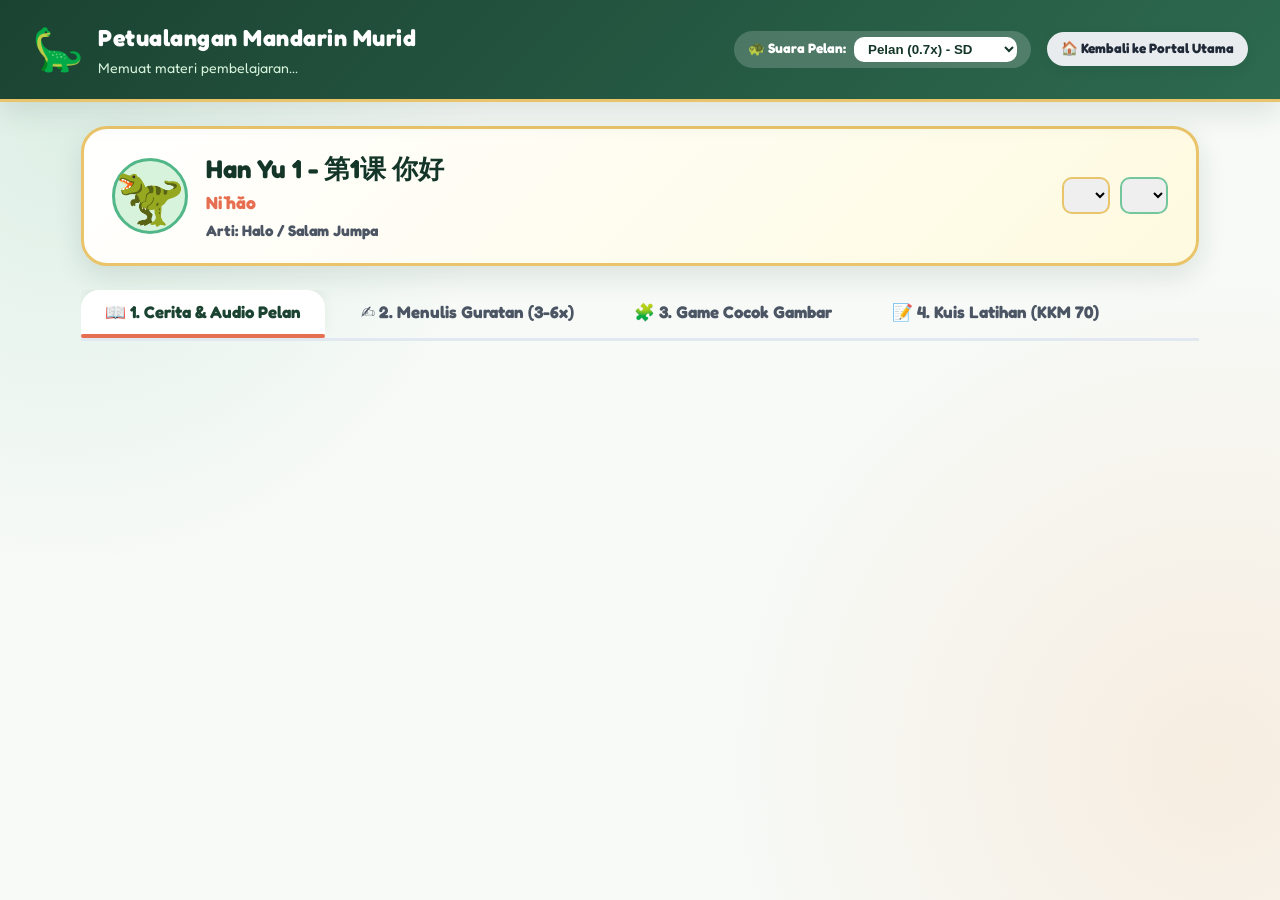
==== student.html @ 01771e81 "Add files via upload" ====
<!DOCTYPE html>
<html lang="id">
<head>
  <meta charset="UTF-8">
  <meta name="viewport" content="width=device-width, initial-scale=1.0">
  <title>Halaman Murid - Petualangan Mandarin Dinosaurus</title>
  <meta name="description" content="Halaman Belajar Mandiri Khusus Murid SD: Cerita Audio Lamban, Latihan Menulis Guratan 3-6x, Mencocokkan Gambar, dan Kuis KKM 70.">
  
  <!-- Google Fonts -->
  <link rel="preconnect" href="https://fonts.googleapis.com">
  <link rel="preconnect" href="https://fonts.gstatic.com" crossorigin>
  <link href="https://fonts.googleapis.com/css2?family=Fredoka:wght@400;600;700;800&family=Nunito:wght@400;600;700;800;900&family=Noto+Serif+SC:wght@600;700;900&display=swap" rel="stylesheet">

  <style>
    /* ==========================================================================
       THEME STYLING: PETUALANGAN MANDARIN DINOSAURUS (HALAMAN MURID SD)
       ========================================================================== */

    :root {
      --dino-forest-dark: #143628;
      --dino-forest-deep: #1b4332;
      --dino-forest-mid: #2d6a4f;
      --dino-jungle-green: #40916c;
      --dino-leaf-light: #52b788;
      --dino-mint: #74c69d;
      --dino-pale-moss: #d8f3dc;
      
      --dino-amber: #e76f51;
      --dino-terracotta: #f4a261;
      --dino-gold: #e9c46a;
      --dino-sand: #fefae0;
      
      --dino-sky: #264653;
      --dino-bg-warm: #f7faf7;
      --dino-card-bg: #ffffff;
      --dino-border: #e2e8f0;
      
      --text-main: #1f2937;
      --text-muted: #4b5563;
      --text-light: #9ca3af;
      
      --radius-sm: 10px;
      --radius-md: 18px;
      --radius-lg: 26px;
      --radius-full: 9999px;
      
      --shadow-sm: 0 4px 12px rgba(20, 54, 40, 0.08);
      --shadow-md: 0 10px 28px rgba(20, 54, 40, 0.12);
      --shadow-lg: 0 18px 40px rgba(20, 54, 40, 0.16);
      
      --font-family: 'Fredoka', 'Nunito', 'Quicksand', system-ui, sans-serif;
      --font-chinese: 'Noto Serif SC', 'KaiTi', 'STKaiti', 'Microsoft YaHei', serif;
    }

    * { box-sizing: border-box; margin: 0; padding: 0; }

    body {
      font-family: var(--font-family);
      background-color: var(--dino-bg-warm);
      color: var(--text-main);
      line-height: 1.6;
      background-image: 
        radial-gradient(circle at 5% 15%, rgba(82, 183, 136, 0.15) 0%, transparent 30%),
        radial-gradient(circle at 95% 85%, rgba(244, 162, 97, 0.15) 0%, transparent 35%);
      min-height: 100vh;
      -webkit-font-smoothing: antialiased;
    }

    .dino-navbar {
      background: linear-gradient(135deg, var(--dino-forest-deep), var(--dino-forest-mid));
      color: white;
      padding: 16px 32px;
      display: flex;
      justify-content: space-between;
      align-items: center;
      position: sticky;
      top: 0;
      z-index: 100;
      box-shadow: var(--shadow-md);
      border-bottom: 3px solid var(--dino-gold);
    }

    .dino-brand {
      display: flex;
      align-items: center;
      gap: 14px;
      text-decoration: none;
      color: white;
    }

    .brand-icon {
      font-size: 2.6rem;
      animation: bounce 2s infinite ease-in-out;
    }

    .brand-titles h1 {
      font-size: 1.45rem;
      font-weight: 800;
      letter-spacing: 0.5px;
    }

    .brand-titles p {
      font-size: 0.88rem;
      color: var(--dino-pale-moss);
    }

    .navbar-right {
      display: flex;
      align-items: center;
      gap: 16px;
    }

    .speed-control-box {
      background: rgba(255,255,255,0.18);
      padding: 6px 14px;
      border-radius: var(--radius-full);
      display: flex;
      align-items: center;
      gap: 8px;
      font-size: 0.85rem;
      font-weight: 700;
    }

    .speed-control-box select {
      background: white;
      border: none;
      padding: 4px 10px;
      border-radius: var(--radius-sm);
      font-weight: 700;
      color: var(--dino-forest-dark);
      cursor: pointer;
    }

    .dino-btn {
      display: inline-flex;
      align-items: center;
      justify-content: center;
      gap: 8px;
      font-family: var(--font-family);
      font-weight: 700;
      font-size: 0.95rem;
      padding: 10px 22px;
      border-radius: var(--radius-full);
      border: none;
      cursor: pointer;
      transition: all 0.25s ease;
      box-shadow: var(--shadow-sm);
      text-decoration: none;
    }

    .dino-btn.primary {
      background: linear-gradient(135deg, var(--dino-amber), #d9532f);
      color: white;
    }

    .dino-btn.secondary {
      background: #e9ecef;
      color: var(--text-main);
    }

    .dino-btn.small {
      padding: 6px 14px;
      font-size: 0.85rem;
    }

    .student-container {
      max-width: 1150px;
      margin: 24px auto;
      padding: 0 16px;
    }

    .student-hero-bar {
      background: linear-gradient(135deg, white, var(--dino-sand));
      border: 3px solid var(--dino-gold);
      border-radius: var(--radius-lg);
      padding: 20px 28px;
      display: flex;
      justify-content: space-between;
      align-items: center;
      margin-bottom: 24px;
      box-shadow: var(--shadow-md);
      flex-wrap: wrap;
      gap: 16px;
    }

    .student-badge-info {
      display: flex;
      align-items: center;
      gap: 18px;
    }

    .student-dino-avatar {
      font-size: 3.5rem;
      background: var(--dino-pale-moss);
      width: 76px;
      height: 76px;
      display: flex;
      align-items: center;
      justify-content: center;
      border-radius: var(--radius-full);
      border: 3px solid var(--dino-leaf-light);
      animation: bounce 2s infinite ease-in-out;
    }

    .student-titles h1 {
      font-size: 1.6rem;
      font-weight: 900;
      color: var(--dino-forest-dark);
    }

    .student-titles p {
      font-size: 1.1rem;
      color: var(--dino-amber);
      font-weight: 800;
    }

    .dino-tabs-nav {
      display: flex;
      gap: 12px;
      margin-bottom: 20px;
      border-bottom: 3px solid #e2e8f0;
      padding-bottom: 4px;
      overflow-x: auto;
    }

    .dino-tab-item {
      background: none;
      border: none;
      padding: 12px 24px;
      font-family: var(--font-family);
      font-size: 1.05rem;
      font-weight: 800;
      color: var(--text-muted);
      cursor: pointer;
      border-radius: var(--radius-md) var(--radius-md) 0 0;
      display: flex;
      align-items: center;
      gap: 8px;
      transition: all 0.2s ease;
      position: relative;
    }

    .dino-tab-item:hover {
      color: var(--dino-forest-mid);
    }

    .dino-tab-item.active {
      color: var(--dino-forest-deep);
      background: white;
      box-shadow: 0 -4px 12px rgba(0,0,0,0.05);
    }

    .dino-tab-item.active::after {
      content: '';
      position: absolute;
      bottom: -4px;
      left: 0;
      right: 0;
      height: 4px;
      background: var(--dino-amber);
      border-radius: var(--radius-full);
    }

    .activity-panel {
      display: none;
    }

    .activity-panel.active {
      display: block;
      animation: fadeIn 0.3s ease;
    }

    /* STORY TAB */
    .story-hero-card {
      background: white;
      border-radius: var(--radius-lg);
      padding: 28px;
      box-shadow: var(--shadow-md);
      border: 1px solid var(--dino-border);
    }

    .story-top-actions {
      display: flex;
      justify-content: space-between;
      align-items: center;
      padding-bottom: 20px;
      margin-bottom: 20px;
      border-bottom: 2px dashed var(--dino-pale-moss);
      flex-wrap: wrap;
      gap: 12px;
    }

    .speed-indicator-badge {
      background: #f0fdf4;
      color: #166534;
      border: 1px solid #bbf7d0;
      padding: 6px 14px;
      border-radius: var(--radius-full);
      font-size: 0.88rem;
    }

    .story-sentences-list {
      display: flex;
      flex-direction: column;
      gap: 16px;
    }

    .sentence-row-card {
      background: #fbfbfb;
      border: 2px solid #f1f5f9;
      border-radius: var(--radius-md);
      padding: 16px 20px;
      display: flex;
      align-items: center;
      gap: 18px;
      transition: all 0.25s ease;
    }

    .sentence-row-card:hover {
      background: #f8fafc;
      border-color: var(--dino-mint);
      transform: translateX(4px);
    }

    .sentence-row-card.speaking-highlight {
      background: #fef3c7;
      border-color: var(--dino-amber);
      box-shadow: 0 4px 16px rgba(231, 111, 81, 0.2);
    }

    .sentence-num-badge {
      width: 36px;
      height: 36px;
      background: var(--dino-forest-mid);
      color: white;
      border-radius: var(--radius-full);
      display: flex;
      align-items: center;
      justify-content: center;
      font-weight: 800;
      font-size: 0.95rem;
      flex-shrink: 0;
    }

    .sentence-text-group {
      flex-grow: 1;
    }

    .sentence-hanzi {
      font-family: var(--font-chinese);
      font-size: 1.4rem;
      font-weight: 700;
      color: var(--text-main);
      line-height: 1.5;
    }

    .sentence-pinyin {
      font-size: 1rem;
      color: var(--dino-amber);
      font-weight: 600;
    }

    .sentence-indonesian {
      font-size: 0.95rem;
      color: var(--text-muted);
    }

    .sentence-audio-btn {
      background: var(--dino-pale-moss);
      border: 2px solid var(--dino-mint);
      color: var(--dino-forest-deep);
      width: 44px;
      height: 44px;
      border-radius: var(--radius-full);
      display: flex;
      align-items: center;
      justify-content: center;
      font-size: 1.2rem;
      cursor: pointer;
      transition: all 0.2s ease;
    }

    .sentence-audio-btn:hover {
      background: var(--dino-leaf-light);
      color: white;
      transform: scale(1.1);
    }

    /* STROKE CANVAS */
    .stroke-practice-container {
      background: white;
      border-radius: var(--radius-lg);
      padding: 28px;
      box-shadow: var(--shadow-md);
      border: 1px solid var(--dino-border);
    }

    .vocab-selector-tabs {
      display: flex;
      gap: 10px;
      margin-bottom: 24px;
      overflow-x: auto;
      padding-bottom: 6px;
    }

    .vocab-tab-btn {
      background: #f8fafc;
      border: 2px solid var(--dino-border);
      border-radius: var(--radius-md);
      padding: 8px 16px;
      cursor: pointer;
      display: flex;
      flex-direction: column;
      align-items: center;
      transition: all 0.2s;
    }

    .vocab-tab-btn:hover {
      border-color: var(--dino-mint);
      background: #f1f5f9;
    }

    .vocab-tab-btn.active {
      background: var(--dino-pale-moss);
      border-color: var(--dino-forest-mid);
      box-shadow: 0 4px 12px rgba(45, 106, 79, 0.15);
    }

    .vocab-tab-btn .v-hanzi {
      font-family: var(--font-chinese);
      font-size: 1.4rem;
      font-weight: 800;
      color: var(--dino-forest-dark);
    }

    .vocab-tab-btn .v-pinyin {
      font-size: 0.82rem;
      color: var(--dino-amber);
      font-weight: 700;
    }

    .stroke-workspace-grid {
      display: grid;
      grid-template-columns: 1fr 360px;
      gap: 28px;
      align-items: start;
    }

    .stroke-meta-panel {
      display: flex;
      flex-direction: column;
      gap: 18px;
    }

    .vocab-character-hero {
      background: linear-gradient(135deg, #fbfbfb, var(--dino-sand));
      border: 2px solid var(--dino-gold);
      border-radius: var(--radius-md);
      padding: 18px 24px;
      display: flex;
      align-items: center;
      gap: 20px;
    }

    .hero-hanzi {
      font-family: var(--font-chinese);
      font-size: 4.5rem;
      font-weight: 900;
      color: var(--dino-forest-deep);
      line-height: 1;
      background: white;
      width: 90px;
      height: 90px;
      display: flex;
      align-items: center;
      justify-content: center;
      border-radius: var(--radius-md);
      box-shadow: var(--shadow-sm);
      border: 2px solid var(--dino-border);
    }

    .hero-details {
      display: flex;
      flex-direction: column;
      gap: 4px;
    }

    .hero-pinyin {
      font-size: 1.3rem;
      font-weight: 800;
      color: var(--dino-amber);
      display: flex;
      align-items: center;
      gap: 8px;
    }

    .hero-meaning {
      font-size: 1.05rem;
      color: var(--text-main);
    }

    .hero-strokes {
      font-size: 0.88rem;
      color: var(--text-muted);
    }

    .stroke-order-roadmap {
      background: #f8fafc;
      border: 1px solid var(--dino-border);
      border-radius: var(--radius-md);
      padding: 14px 18px;
    }

    .roadmap-title {
      font-size: 0.92rem;
      font-weight: 800;
      color: var(--dino-forest-dark);
      margin-bottom: 6px;
    }

    .roadmap-tags {
      font-size: 0.95rem;
      font-weight: 700;
      color: var(--dino-forest-mid);
    }

    .target-repeater-box {
      background: #f0fdf4;
      border: 2px dashed var(--dino-leaf-light);
      border-radius: var(--radius-md);
      padding: 16px 20px;
      display: flex;
      flex-direction: column;
      gap: 12px;
    }

    .target-label {
      display: flex;
      justify-content: space-between;
      align-items: center;
      font-weight: 800;
      color: var(--dino-forest-dark);
    }

    .target-btn-group {
      display: flex;
      gap: 6px;
    }

    .target-btn {
      background: white;
      border: 1.5px solid var(--dino-leaf-light);
      border-radius: var(--radius-sm);
      padding: 4px 12px;
      font-weight: 800;
      font-size: 0.85rem;
      cursor: pointer;
      transition: all 0.2s;
    }

    .target-btn.active {
      background: var(--dino-forest-mid);
      color: white;
      border-color: var(--dino-forest-dark);
    }

    .eggs-row {
      display: flex;
      gap: 8px;
      font-size: 1.8rem;
      margin-bottom: 4px;
    }

    .repeat-egg {
      transition: transform 0.3s;
    }

    .repeat-egg.hatched {
      animation: bounce 1.5s infinite;
    }

    .progress-text {
      font-size: 0.9rem;
      color: var(--text-muted);
    }

    .stroke-demo-indicator {
      background: #eff6ff;
      border: 1px solid #bfdbfe;
      padding: 10px 16px;
      border-radius: var(--radius-sm);
      font-size: 0.9rem;
      color: #1e40af;
    }

    .stroke-canvas-wrapper {
      background: #fffdf7;
      border: 3px solid var(--dino-amber);
      border-radius: var(--radius-lg);
      padding: 14px;
      box-shadow: var(--shadow-md);
      display: flex;
      flex-direction: column;
      align-items: center;
    }

    #stroke-canvas {
      width: 100%;
      max-width: 330px;
      height: 330px;
      background: transparent;
      cursor: crosshair;
      touch-action: none;
      border-radius: var(--radius-sm);
    }

    .canvas-toolbar {
      display: flex;
      gap: 8px;
      margin-top: 14px;
      width: 100%;
      justify-content: center;
      flex-wrap: wrap;
    }

    .canvas-btn {
      background: #f1f5f9;
      border: 1px solid var(--dino-border);
      border-radius: var(--radius-full);
      padding: 6px 14px;
      font-size: 0.85rem;
      font-weight: 700;
      cursor: pointer;
      transition: all 0.2s;
    }

    .canvas-btn:hover {
      background: #e2e8f0;
    }

    .canvas-btn.primary-action {
      background: var(--dino-forest-mid);
      color: white;
      border-color: var(--dino-forest-dark);
    }

    .canvas-btn.danger-action {
      background: #fee2e2;
      color: #991b1b;
    }

    /* MATCHING GAME */
    .matching-header {
      display: flex;
      justify-content: space-between;
      align-items: center;
      margin-bottom: 20px;
      background: white;
      padding: 14px 20px;
      border-radius: var(--radius-md);
      box-shadow: var(--shadow-sm);
    }

    .matching-stats {
      display: flex;
      gap: 16px;
    }

    .stat-badge {
      background: #f1f5f9;
      padding: 6px 14px;
      border-radius: var(--radius-full);
      font-size: 0.9rem;
    }

    .matching-board {
      display: grid;
      grid-template-columns: 1fr 1fr;
      gap: 24px;
    }

    .match-column {
      background: white;
      border-radius: var(--radius-lg);
      padding: 20px;
      box-shadow: var(--shadow-md);
    }

    .col-title {
      font-size: 1.05rem;
      font-weight: 800;
      color: var(--dino-forest-dark);
      margin-bottom: 16px;
      border-bottom: 2px solid var(--dino-pale-moss);
      padding-bottom: 8px;
    }

    .cards-list {
      display: flex;
      flex-direction: column;
      gap: 12px;
    }

    .match-card {
      background: #fbfbfb;
      border: 2px solid #e2e8f0;
      border-radius: var(--radius-md);
      padding: 14px 18px;
      display: flex;
      align-items: center;
      justify-content: space-between;
      cursor: pointer;
      transition: all 0.2s ease;
      user-select: none;
    }

    .match-card:hover {
      transform: translateY(-2px);
      border-color: var(--dino-mint);
    }

    .match-card.selected {
      background: #fffbeb;
      border-color: var(--dino-amber);
      box-shadow: 0 4px 14px rgba(231, 111, 81, 0.25);
    }

    .match-card.matched {
      background: #f0fdf4;
      border-color: var(--dino-leaf-light);
      opacity: 0.6;
      pointer-events: none;
    }

    .match-card.wrong {
      background: #fef2f2;
      border-color: #ef4444;
      animation: shake 0.4s ease;
    }

    .card-hanzi {
      font-family: var(--font-chinese);
      font-size: 1.5rem;
      font-weight: 800;
      color: var(--dino-forest-dark);
    }

    .card-pinyin {
      font-size: 1rem;
      color: var(--dino-amber);
      font-weight: 700;
    }

    .card-icon {
      font-size: 2rem;
    }

    .card-label {
      font-size: 1.05rem;
      font-weight: 700;
      color: var(--text-main);
    }

    /* QUIZ ENGINE */
    .quiz-box-card {
      background: white;
      border-radius: var(--radius-lg);
      padding: 30px;
      box-shadow: var(--shadow-md);
      border: 1px solid var(--dino-border);
    }

    .quiz-top-bar {
      display: flex;
      justify-content: space-between;
      align-items: center;
      margin-bottom: 20px;
    }

    .quiz-badge-group {
      display: flex;
      gap: 10px;
    }

    .dino-pill {
      padding: 6px 14px;
      border-radius: var(--radius-full);
      font-size: 0.85rem;
      font-weight: 800;
    }

    .type-pill {
      background: #eff6ff;
      color: #1d4ed8;
      border: 1px solid #bfdbfe;
    }

    .kkm-pill {
      background: #fef3c7;
      color: #b45309;
      border: 1px solid #fde68a;
    }

    .quiz-counter {
      font-size: 0.95rem;
      color: var(--text-muted);
    }

    .question-header {
      background: #f8fafc;
      border-left: 5px solid var(--dino-amber);
      padding: 16px 20px;
      border-radius: 0 var(--radius-md) var(--radius-md) 0;
      margin-bottom: 24px;
      display: flex;
      justify-content: space-between;
      align-items: center;
      flex-wrap: wrap;
      gap: 14px;
    }

    .question-title {
      font-size: 1.25rem;
      font-weight: 800;
      color: var(--dino-forest-dark);
      flex-grow: 1;
    }

    .dino-audio-bubble-btn {
      background: linear-gradient(135deg, var(--dino-mint), var(--dino-jungle-green));
      color: white;
      border: none;
      padding: 8px 16px;
      border-radius: var(--radius-full);
      font-weight: 800;
      cursor: pointer;
      box-shadow: var(--shadow-sm);
      transition: all 0.2s ease;
    }

    .dino-audio-bubble-btn:hover {
      transform: scale(1.05);
    }

    .quiz-options-list {
      display: flex;
      flex-direction: column;
      gap: 12px;
      margin-bottom: 24px;
    }

    .quiz-option-item {
      background: #fdfdfd;
      border: 2px solid #e2e8f0;
      border-radius: var(--radius-md);
      padding: 14px 20px;
      display: flex;
      align-items: center;
      gap: 16px;
      cursor: pointer;
      transition: all 0.2s ease;
    }

    .quiz-option-item:hover {
      border-color: var(--dino-mint);
      background: #f8fafc;
    }

    .quiz-option-item.selected {
      background: #eff6ff;
      border-color: #3b82f6;
    }

    .quiz-option-item.correct {
      background: #ecfdf5;
      border-color: #10b981;
    }

    .quiz-option-item.incorrect {
      background: #fef2f2;
      border-color: #ef4444;
    }

    .opt-indicator {
      width: 32px;
      height: 32px;
      background: #e2e8f0;
      border-radius: var(--radius-full);
      display: flex;
      align-items: center;
      justify-content: center;
      font-weight: 800;
      color: var(--text-main);
      flex-shrink: 0;
    }

    .quiz-option-item.selected .opt-indicator {
      background: #3b82f6;
      color: white;
    }

    .quiz-option-item.correct .opt-indicator {
      background: #10b981;
      color: white;
    }

    .opt-text {
      font-size: 1.05rem;
      font-weight: 700;
      flex-grow: 1;
    }

    .opt-sound-btn {
      background: none;
      border: none;
      font-size: 1.2rem;
      cursor: pointer;
      opacity: 0.6;
    }

    .opt-sound-btn:hover {
      opacity: 1;
    }

    .quiz-explanation-box {
      background: #f0fdf4;
      border: 1px solid #bbf7d0;
      padding: 14px 20px;
      border-radius: var(--radius-md);
      font-size: 0.95rem;
      margin-bottom: 24px;
    }

    .quiz-footer-nav {
      display: flex;
      justify-content: space-between;
      align-items: center;
      margin-bottom: 20px;
    }

    .trophy-action-btn {
      background: linear-gradient(135deg, #f59e0b, #d97706);
      color: white;
      font-size: 1.05rem;
      padding: 12px 28px;
    }

    .quiz-dot-nav {
      display: flex;
      justify-content: center;
      gap: 8px;
    }

    .quiz-dot {
      width: 36px;
      height: 36px;
      border-radius: var(--radius-full);
      border: 1.5px solid var(--dino-border);
      background: white;
      font-weight: 800;
      cursor: pointer;
    }

    .quiz-dot.active {
      background: var(--dino-forest-mid);
      color: white;
    }

    .quiz-dot.answered {
      border-color: var(--dino-amber);
    }

    /* MODAL */
    .win-modal {
      position: fixed;
      top: 0;
      left: 0;
      right: 0;
      bottom: 0;
      background: rgba(0,0,0,0.65);
      backdrop-filter: blur(4px);
      display: flex;
      align-items: center;
      justify-content: center;
      z-index: 1000;
      padding: 20px;
    }

    .win-modal.hidden {
      display: none !important;
    }

    .win-modal.show {
      display: flex !important;
    }

    .win-modal-box {
      background: white;
      border-radius: var(--radius-lg);
      padding: 36px 32px;
      max-width: 520px;
      width: 100%;
      text-align: center;
      box-shadow: var(--shadow-lg);
      animation: popIn 0.3s cubic-bezier(0.175, 0.885, 0.32, 1.275);
    }

    .trophy-icon {
      font-size: 4.5rem;
      animation: float 2s infinite ease-in-out;
    }

    .applause-hands {
      font-size: 4rem;
      animation: bounce 1.5s infinite;
    }

    .roar-dino-icon {
      font-size: 4.5rem;
      animation: shake 0.6s infinite;
    }

    .kkm-passed-badge {
      background: #ecfdf5;
      color: #065f46;
      border: 1px solid #a7f3d0;
      padding: 6px 16px;
      border-radius: var(--radius-full);
      font-weight: 800;
      display: inline-block;
      margin: 12px 0;
    }

    .kkm-failed-badge {
      background: #fef2f2;
      color: #991b1b;
      border: 1px solid #fecaca;
      padding: 6px 16px;
      border-radius: var(--radius-full);
      font-weight: 800;
      display: inline-block;
      margin: 12px 0;
    }

    .action-buttons {
      display: flex;
      gap: 12px;
      justify-content: center;
      margin-top: 24px;
      flex-wrap: wrap;
    }

    /* ANIMATIONS */
    @keyframes bounce {
      0%, 100% { transform: translateY(0); }
      50% { transform: translateY(-6px); }
    }

    @keyframes float {
      0%, 100% { transform: translateY(0); }
      50% { transform: translateY(-10px); }
    }

    @keyframes pulse-glow {
      0%, 100% { transform: scale(1); box-shadow: 0 0 0 0 rgba(231, 111, 81, 0.4); }
      50% { transform: scale(1.03); box-shadow: 0 0 16px 4px rgba(231, 111, 81, 0.3); }
    }

    @keyframes shake {
      0%, 100% { transform: translateX(0); }
      25% { transform: translateX(-8px); }
      75% { transform: translateX(8px); }
    }

    @keyframes fadeIn {
      from { opacity: 0; transform: translateY(8px); }
      to { opacity: 1; transform: translateY(0); }
    }

    @keyframes popIn {
      from { transform: scale(0.8); opacity: 0; }
      to { transform: scale(1); opacity: 1; }
    }

    @media (max-width: 860px) {
      .stroke-workspace-grid {
        grid-template-columns: 1fr;
      }
      .matching-board {
        grid-template-columns: 1fr;
      }
    }
  </style>
</head>
<body class="student-body">

  <!-- NAVBAR MURID -->
  <header class="dino-navbar">
    <div class="dino-brand">
      <div class="brand-icon">🦕</div>
      <div class="brand-titles">
        <h1>Petualangan Mandarin Murid</h1>
        <p id="student-book-unit-badge">Memuat materi pembelajaran...</p>
      </div>
    </div>

    <div class="navbar-right">
      <div class="speed-control-box">
        <span>🐢 Suara Pelan:</span>
        <select id="tts-speed-selector">
          <option value="0.5">Sangat Pelan (0.5x)</option>
          <option value="0.7" selected>Pelan (0.7x) - SD</option>
          <option value="0.9">Sedang (0.9x)</option>
          <option value="1.0">Normal (1.0x)</option>
        </select>
      </div>

      <a href="index.html" class="dino-btn secondary small">
        🏠 Kembali ke Portal Utama
      </a>
    </div>
  </header>

  <!-- CONTAINER UTAMA MURID -->
  <main class="student-container">

    <!-- HERO BANNER UNIT MURID -->
    <section class="student-hero-bar">
      <div class="student-badge-info">
        <div class="student-dino-avatar" id="guide-avatar">🦖</div>
        <div class="student-titles">
          <h1 id="current-unit-title">Han Yu 1 - 第1课 你好</h1>
          <p id="current-unit-pinyin">Nǐ hǎo</p>
          <span style="font-size: 0.95rem; color: #4b5563; font-weight: 700;" id="current-unit-meaning">Arti: Halo / Salam Jumpa</span>
        </div>
      </div>

      <!-- Quick Selector jika murid ingin ganti unit -->
      <div style="display: flex; gap: 10px; align-items: center; flex-wrap: wrap;">
        <select id="student-quick-book" style="padding: 8px 12px; border-radius: var(--radius-sm); border: 2px solid var(--dino-gold); font-weight: 800; cursor: pointer;">
          <!-- Diisi via student script -->
        </select>
        <select id="student-quick-unit" style="padding: 8px 12px; border-radius: var(--radius-sm); border: 2px solid var(--dino-mint); font-weight: 800; cursor: pointer;">
          <!-- Diisi via student script -->
        </select>
      </div>
    </section>

    <!-- TAB AKTIVITAS KHUSUS MURID -->
    <nav class="dino-tabs-nav">
      <button class="dino-tab-item active" data-tab="story">
        📖 1. Cerita & Audio Pelan
      </button>
      <button class="dino-tab-item" data-tab="strokes">
        ✍️ 2. Menulis Guratan (3-6x)
      </button>
      <button class="dino-tab-item" data-tab="matching">
        🧩 3. Game Cocok Gambar
      </button>
      <button class="dino-tab-item" data-tab="quiz">
        📝 4. Kuis Latihan (KKM 70)
      </button>
    </nav>

    <!-- PANEL AKTIVITAS -->
    <!-- 1. CERITA LENGKAP -->
    <section class="activity-panel active" id="tab-panel-story">
      <div id="story-content-container"></div>
    </section>

    <!-- 2. GURATAN 3-6X DENGAN AUDIO OTOMATIS -->
    <section class="activity-panel" id="tab-panel-strokes">
      <div class="stroke-practice-container">
        <div class="section-label">
          <span>✍️ Pilih Kosakata untuk Ditulis:</span>
        </div>
        <div class="vocab-selector-tabs" id="vocab-stroke-selector"></div>

        <div class="stroke-workspace-grid">
          <div class="stroke-meta-panel" id="stroke-meta-display"></div>

          <div class="stroke-canvas-wrapper">
            <div id="stroke-demo-indicator" class="stroke-demo-indicator" style="margin-bottom: 10px; text-align: center; width: 100%;">
              💡 Tulis karakter di kotak Mi Zi Ge di bawah ini:
            </div>
            <canvas id="stroke-canvas"></canvas>

            <div class="canvas-toolbar">
              <button class="canvas-btn primary-action" onclick="dinoWriter.checkPractice(false)">
                Periksa Tulisan 🦖
              </button>
              <button class="canvas-btn" onclick="dinoWriter.playDemoAnimation()">
                Contoh Guratan 🎬
              </button>
              <button class="canvas-btn" onclick="dinoWriter.undoStroke()">
                Batal ↺
              </button>
              <button class="canvas-btn danger-action" onclick="dinoWriter.clearCanvas()">
                Hapus 🧹
              </button>
              <button class="canvas-btn" onclick="dinoWriter.toggleOutline()">
                Panduan 👁️
              </button>
            </div>
          </div>
        </div>
      </div>

      <div id="stroke-celebration-modal" class="win-modal hidden"></div>
    </section>

    <!-- 3. MENCOCOKKAN GAMBAR -->
    <section class="activity-panel" id="tab-panel-matching">
      <div id="matching-container"></div>
    </section>

    <!-- 4. KUIS PILIHAN BERGANDA DENGAN AUDIO SOAL (KKM 70) -->
    <section class="activity-panel" id="tab-panel-quiz">
      <div id="quiz-container"></div>
    </section>

  </main>

  <!-- SCRIPTS -->
  <script src="js/data-curriculum.js"></script>
  <script src="js/audio-engine.js"></script>
  <script src="js/stroke-writer.js"></script>
  <script src="js/matching-game.js"></script>
  <script src="js/quiz-engine.js"></script>
  <script src="js/student-portal.js"></script>
  <script src="js/app.js"></script>

  <!-- SCRIPT INISIALISASI HALAMAN MURID BERDASARKAN URL QUERY -->
  <script>
    document.addEventListener('DOMContentLoaded', () => {
      // 1. Baca parameter URL
      const params = dinoStudentPortal.getQueryParams();
      currentBookId = params.book || 1;
      currentUnitId = params.unit || 1;
      currentActiveTab = params.tab || 'story';

      // 2. Setup Quick Selectors
      const bookSel = document.getElementById('student-quick-book');
      const unitSel = document.getElementById('student-quick-unit');

      if (bookSel && unitSel) {
        bookSel.innerHTML = HAN_YU_CURRICULUM.books.map(b => `
          <option value="${b.id}" ${b.id === currentBookId ? 'selected' : ''}>${b.title}</option>
        `).join('');

        const updateUnitOptions = (bId) => {
          const book = getBookById(bId);
          unitSel.innerHTML = book.units.map(u => `
            <option value="${u.id}" ${u.id === currentUnitId ? 'selected' : ''}>${u.title}</option>
          `).join('');
        };

        updateUnitOptions(currentBookId);

        bookSel.addEventListener('change', (e) => {
          selectBook(parseInt(e.target.value));
          updateUnitOptions(currentBookId);
        });

        unitSel.addEventListener('change', (e) => {
          selectUnit(parseInt(e.target.value));
        });
      }

      // 3. Load Data Sesuai Parameter
      loadBookAndUnit(currentBookId, currentUnitId);

      // 4. Buka Tab Sesuai Parameter
      switchTab(currentActiveTab);

      // 5. Update Badge
      const badge = document.getElementById('student-book-unit-badge');
      if (badge) {
        badge.textContent = `Buku Han Yu ${currentBookId} • Unit ${currentUnitId}`;
      }
    });
  </script>
</body>
</html>
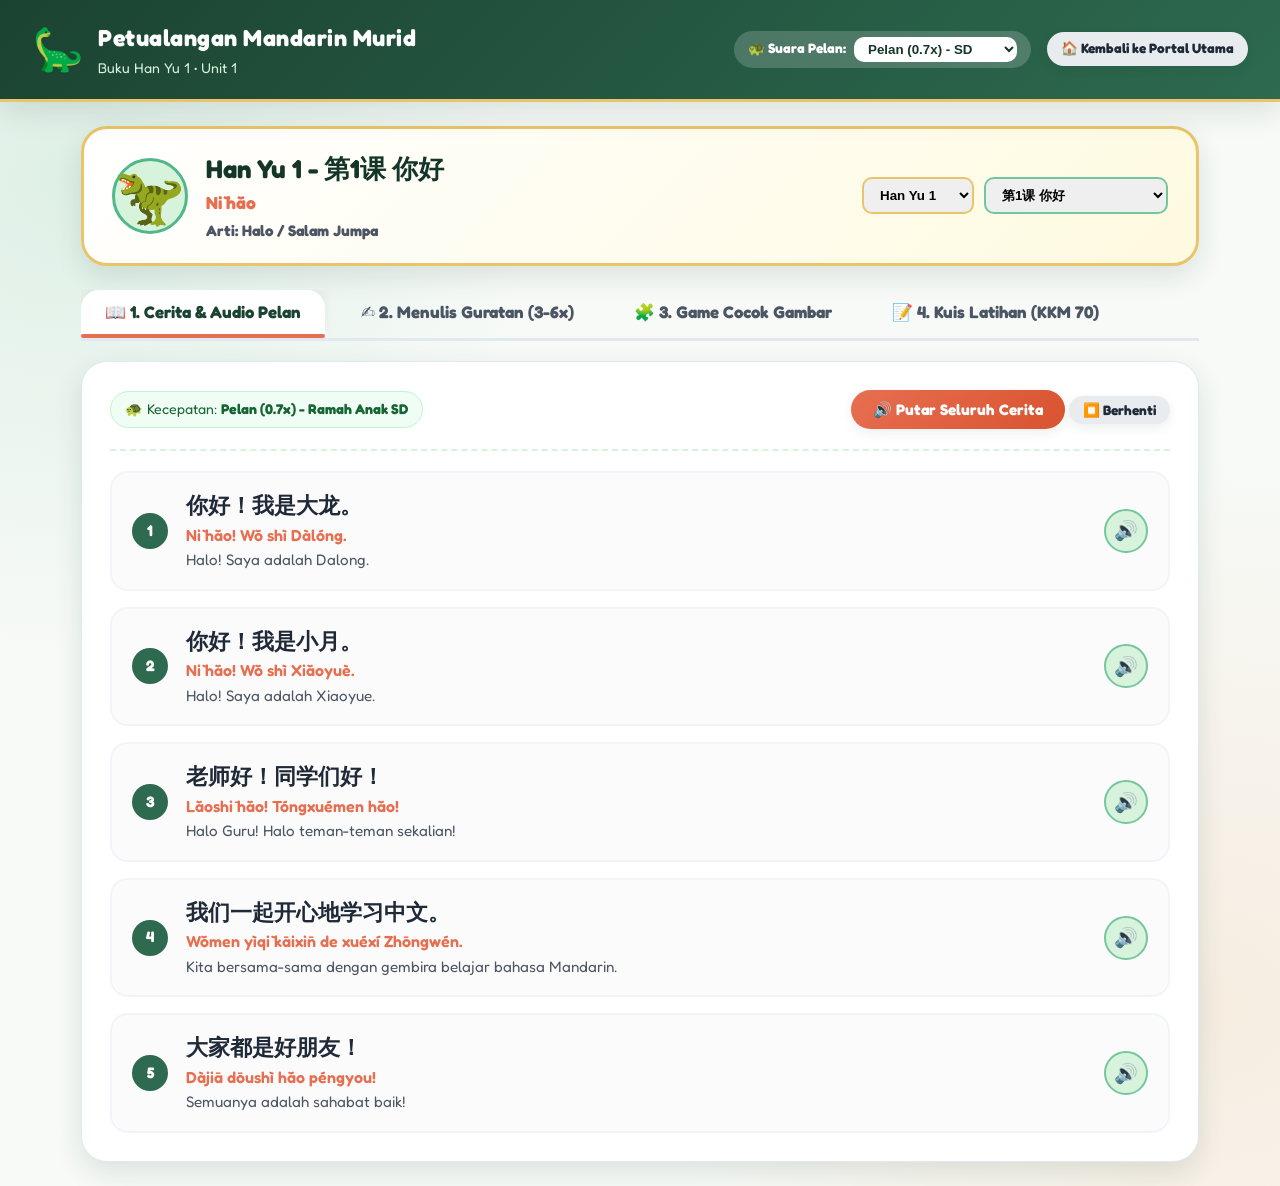
==== commit 43422b82: "Add files via upload" ====
--- a/student.html
+++ b/student.html
@@ -12,10 +12,6 @@
   <link href="https://fonts.googleapis.com/css2?family=Fredoka:wght@400;600;700;800&family=Nunito:wght@400;600;700;800;900&family=Noto+Serif+SC:wght@600;700;900&display=swap" rel="stylesheet">
 
   <style>
-    /* ==========================================================================
-       THEME STYLING: PETUALANGAN MANDARIN DINOSAURUS (HALAMAN MURID SD)
-       ========================================================================== */
-
     :root {
       --dino-forest-dark: #143628;
       --dino-forest-deep: #1b4332;
@@ -24,30 +20,24 @@
       --dino-leaf-light: #52b788;
       --dino-mint: #74c69d;
       --dino-pale-moss: #d8f3dc;
-      
       --dino-amber: #e76f51;
       --dino-terracotta: #f4a261;
       --dino-gold: #e9c46a;
       --dino-sand: #fefae0;
-      
       --dino-sky: #264653;
       --dino-bg-warm: #f7faf7;
       --dino-card-bg: #ffffff;
       --dino-border: #e2e8f0;
-      
       --text-main: #1f2937;
       --text-muted: #4b5563;
       --text-light: #9ca3af;
-      
       --radius-sm: 10px;
       --radius-md: 18px;
       --radius-lg: 26px;
       --radius-full: 9999px;
-      
       --shadow-sm: 0 4px 12px rgba(20, 54, 40, 0.08);
       --shadow-md: 0 10px 28px rgba(20, 54, 40, 0.12);
       --shadow-lg: 0 18px 40px rgba(20, 54, 40, 0.16);
-      
       --font-family: 'Fredoka', 'Nunito', 'Quicksand', system-ui, sans-serif;
       --font-chinese: 'Noto Serif SC', 'KaiTi', 'STKaiti', 'Microsoft YaHei', serif;
     }
@@ -922,15 +912,6 @@
       opacity: 1;
     }
 
-    .quiz-explanation-box {
-      background: #f0fdf4;
-      border: 1px solid #bbf7d0;
-      padding: 14px 20px;
-      border-radius: var(--radius-md);
-      font-size: 0.95rem;
-      margin-bottom: 24px;
-    }
-
     .quiz-footer-nav {
       display: flex;
       justify-content: space-between;
@@ -970,13 +951,9 @@
       border-color: var(--dino-amber);
     }
 
-    /* MODAL */
     .win-modal {
       position: fixed;
-      top: 0;
-      left: 0;
-      right: 0;
-      bottom: 0;
+      top: 0; left: 0; right: 0; bottom: 0;
       background: rgba(0,0,0,0.65);
       backdrop-filter: blur(4px);
       display: flex;
@@ -986,13 +963,8 @@
       padding: 20px;
     }
 
-    .win-modal.hidden {
-      display: none !important;
-    }
-
-    .win-modal.show {
-      display: flex !important;
-    }
+    .win-modal.hidden { display: none !important; }
+    .win-modal.show { display: flex !important; }
 
     .win-modal-box {
       background: white;
@@ -1005,102 +977,45 @@
       animation: popIn 0.3s cubic-bezier(0.175, 0.885, 0.32, 1.275);
     }
 
-    .trophy-icon {
-      font-size: 4.5rem;
-      animation: float 2s infinite ease-in-out;
-    }
-
-    .applause-hands {
-      font-size: 4rem;
-      animation: bounce 1.5s infinite;
-    }
-
-    .roar-dino-icon {
-      font-size: 4.5rem;
-      animation: shake 0.6s infinite;
-    }
+    .trophy-icon { font-size: 4.5rem; animation: float 2s infinite ease-in-out; }
+    .roar-dino-icon { font-size: 4.5rem; animation: shake 0.6s infinite; }
 
     .kkm-passed-badge {
-      background: #ecfdf5;
-      color: #065f46;
-      border: 1px solid #a7f3d0;
-      padding: 6px 16px;
-      border-radius: var(--radius-full);
-      font-weight: 800;
-      display: inline-block;
-      margin: 12px 0;
+      background: #ecfdf5; color: #065f46; border: 1px solid #a7f3d0;
+      padding: 6px 16px; border-radius: var(--radius-full); font-weight: 800;
+      display: inline-block; margin: 12px 0;
     }
 
     .kkm-failed-badge {
-      background: #fef2f2;
-      color: #991b1b;
-      border: 1px solid #fecaca;
-      padding: 6px 16px;
-      border-radius: var(--radius-full);
-      font-weight: 800;
-      display: inline-block;
-      margin: 12px 0;
+      background: #fef2f2; color: #991b1b; border: 1px solid #fecaca;
+      padding: 6px 16px; border-radius: var(--radius-full); font-weight: 800;
+      display: inline-block; margin: 12px 0;
     }
 
     .action-buttons {
-      display: flex;
-      gap: 12px;
-      justify-content: center;
-      margin-top: 24px;
-      flex-wrap: wrap;
-    }
-
-    /* ANIMATIONS */
-    @keyframes bounce {
-      0%, 100% { transform: translateY(0); }
-      50% { transform: translateY(-6px); }
-    }
-
-    @keyframes float {
-      0%, 100% { transform: translateY(0); }
-      50% { transform: translateY(-10px); }
-    }
-
-    @keyframes pulse-glow {
-      0%, 100% { transform: scale(1); box-shadow: 0 0 0 0 rgba(231, 111, 81, 0.4); }
-      50% { transform: scale(1.03); box-shadow: 0 0 16px 4px rgba(231, 111, 81, 0.3); }
-    }
-
-    @keyframes shake {
-      0%, 100% { transform: translateX(0); }
-      25% { transform: translateX(-8px); }
-      75% { transform: translateX(8px); }
-    }
-
-    @keyframes fadeIn {
-      from { opacity: 0; transform: translateY(8px); }
-      to { opacity: 1; transform: translateY(0); }
-    }
-
-    @keyframes popIn {
-      from { transform: scale(0.8); opacity: 0; }
-      to { transform: scale(1); opacity: 1; }
-    }
+      display: flex; gap: 12px; justify-content: center; margin-top: 24px; flex-wrap: wrap;
+    }
+
+    @keyframes bounce { 0%, 100% { transform: translateY(0); } 50% { transform: translateY(-6px); } }
+    @keyframes float { 0%, 100% { transform: translateY(0); } 50% { transform: translateY(-10px); } }
+    @keyframes pulse-glow { 0%, 100% { transform: scale(1); } 50% { transform: scale(1.03); } }
+    @keyframes shake { 0%, 100% { transform: translateX(0); } 25% { transform: translateX(-8px); } 75% { transform: translateX(8px); } }
+    @keyframes fadeIn { from { opacity: 0; transform: translateY(8px); } to { opacity: 1; transform: translateY(0); } }
+    @keyframes popIn { from { transform: scale(0.8); opacity: 0; } to { transform: scale(1); opacity: 1; } }
 
     @media (max-width: 860px) {
-      .stroke-workspace-grid {
-        grid-template-columns: 1fr;
-      }
-      .matching-board {
-        grid-template-columns: 1fr;
-      }
+      .stroke-workspace-grid, .matching-board { grid-template-columns: 1fr; }
     }
   </style>
 </head>
 <body class="student-body">
 
-  <!-- NAVBAR MURID -->
   <header class="dino-navbar">
     <div class="dino-brand">
       <div class="brand-icon">🦕</div>
       <div class="brand-titles">
         <h1>Petualangan Mandarin Murid</h1>
-        <p id="student-book-unit-badge">Memuat materi pembelajaran...</p>
+        <p id="student-book-unit-badge">Buku Han Yu 1 • Unit 1</p>
       </div>
     </div>
 
@@ -1121,10 +1036,7 @@
     </div>
   </header>
 
-  <!-- CONTAINER UTAMA MURID -->
   <main class="student-container">
-
-    <!-- HERO BANNER UNIT MURID -->
     <section class="student-hero-bar">
       <div class="student-badge-info">
         <div class="student-dino-avatar" id="guide-avatar">🦖</div>
@@ -1135,150 +1047,668 @@
         </div>
       </div>
 
-      <!-- Quick Selector jika murid ingin ganti unit -->
       <div style="display: flex; gap: 10px; align-items: center; flex-wrap: wrap;">
         <select id="student-quick-book" style="padding: 8px 12px; border-radius: var(--radius-sm); border: 2px solid var(--dino-gold); font-weight: 800; cursor: pointer;">
-          <!-- Diisi via student script -->
         </select>
         <select id="student-quick-unit" style="padding: 8px 12px; border-radius: var(--radius-sm); border: 2px solid var(--dino-mint); font-weight: 800; cursor: pointer;">
-          <!-- Diisi via student script -->
         </select>
       </div>
     </section>
 
-    <!-- TAB AKTIVITAS KHUSUS MURID -->
     <nav class="dino-tabs-nav">
-      <button class="dino-tab-item active" data-tab="story">
-        📖 1. Cerita & Audio Pelan
-      </button>
-      <button class="dino-tab-item" data-tab="strokes">
-        ✍️ 2. Menulis Guratan (3-6x)
-      </button>
-      <button class="dino-tab-item" data-tab="matching">
-        🧩 3. Game Cocok Gambar
-      </button>
-      <button class="dino-tab-item" data-tab="quiz">
-        📝 4. Kuis Latihan (KKM 70)
-      </button>
+      <button class="dino-tab-item active" data-tab="story">📖 1. Cerita & Audio Pelan</button>
+      <button class="dino-tab-item" data-tab="strokes">✍️ 2. Menulis Guratan (3-6x)</button>
+      <button class="dino-tab-item" data-tab="matching">🧩 3. Game Cocok Gambar</button>
+      <button class="dino-tab-item" data-tab="quiz">📝 4. Kuis Latihan (KKM 70)</button>
     </nav>
 
-    <!-- PANEL AKTIVITAS -->
-    <!-- 1. CERITA LENGKAP -->
     <section class="activity-panel active" id="tab-panel-story">
       <div id="story-content-container"></div>
     </section>
 
-    <!-- 2. GURATAN 3-6X DENGAN AUDIO OTOMATIS -->
     <section class="activity-panel" id="tab-panel-strokes">
       <div class="stroke-practice-container">
-        <div class="section-label">
-          <span>✍️ Pilih Kosakata untuk Ditulis:</span>
-        </div>
+        <div class="section-label"><span>✍️ Pilih Kosakata untuk Ditulis:</span></div>
         <div class="vocab-selector-tabs" id="vocab-stroke-selector"></div>
-
         <div class="stroke-workspace-grid">
           <div class="stroke-meta-panel" id="stroke-meta-display"></div>
-
           <div class="stroke-canvas-wrapper">
             <div id="stroke-demo-indicator" class="stroke-demo-indicator" style="margin-bottom: 10px; text-align: center; width: 100%;">
               💡 Tulis karakter di kotak Mi Zi Ge di bawah ini:
             </div>
             <canvas id="stroke-canvas"></canvas>
-
             <div class="canvas-toolbar">
-              <button class="canvas-btn primary-action" onclick="dinoWriter.checkPractice(false)">
-                Periksa Tulisan 🦖
-              </button>
-              <button class="canvas-btn" onclick="dinoWriter.playDemoAnimation()">
-                Contoh Guratan 🎬
-              </button>
-              <button class="canvas-btn" onclick="dinoWriter.undoStroke()">
-                Batal ↺
-              </button>
-              <button class="canvas-btn danger-action" onclick="dinoWriter.clearCanvas()">
-                Hapus 🧹
-              </button>
-              <button class="canvas-btn" onclick="dinoWriter.toggleOutline()">
-                Panduan 👁️
-              </button>
+              <button class="canvas-btn primary-action" onclick="dinoWriter.checkPractice(false)">Periksa Tulisan 🦖</button>
+              <button class="canvas-btn" onclick="dinoWriter.playDemoAnimation()">Contoh Guratan 🎬</button>
+              <button class="canvas-btn" onclick="dinoWriter.undoStroke()">Batal ↺</button>
+              <button class="canvas-btn danger-action" onclick="dinoWriter.clearCanvas()">Hapus 🧹</button>
+              <button class="canvas-btn" onclick="dinoWriter.toggleOutline()">Panduan 👁️</button>
             </div>
           </div>
         </div>
       </div>
-
       <div id="stroke-celebration-modal" class="win-modal hidden"></div>
     </section>
 
-    <!-- 3. MENCOCOKKAN GAMBAR -->
     <section class="activity-panel" id="tab-panel-matching">
       <div id="matching-container"></div>
     </section>
 
-    <!-- 4. KUIS PILIHAN BERGANDA DENGAN AUDIO SOAL (KKM 70) -->
     <section class="activity-panel" id="tab-panel-quiz">
       <div id="quiz-container"></div>
     </section>
-
   </main>
 
-  <!-- SCRIPTS -->
-  <script src="js/data-curriculum.js"></script>
-  <script src="js/audio-engine.js"></script>
-  <script src="js/stroke-writer.js"></script>
-  <script src="js/matching-game.js"></script>
-  <script src="js/quiz-engine.js"></script>
-  <script src="js/student-portal.js"></script>
-  <script src="js/app.js"></script>
-
-  <!-- SCRIPT INISIALISASI HALAMAN MURID BERDASARKAN URL QUERY -->
   <script>
-    document.addEventListener('DOMContentLoaded', () => {
-      // 1. Baca parameter URL
-      const params = dinoStudentPortal.getQueryParams();
-      currentBookId = params.book || 1;
-      currentUnitId = params.unit || 1;
-      currentActiveTab = params.tab || 'story';
-
-      // 2. Setup Quick Selectors
+    /* SCRIPT INLINE ZERO-DEPENDENCY STUDENT PORTAL */
+    const HAN_YU_STORIES_DATABASE = {
+      1: [
+        { unit: 1, title: "第1课 你好", pinyin: "Nǐ hǎo", meaning: "Halo / Salam Jumpa", sentences: [ { hanzi: "你好！我是大龙。", pinyin: "Nǐ hǎo! Wǒ shì Dàlóng.", indonesian: "Halo! Saya adalah Dalong." }, { hanzi: "你好！我是小月。", pinyin: "Nǐ hǎo! Wǒ shì Xiǎoyuè.", indonesian: "Halo! Saya adalah Xiaoyue." }, { hanzi: "老师好！同学们好！", pinyin: "Lǎoshī hǎo! Tóngxuémen hǎo!", indonesian: "Halo Guru! Halo teman-teman sekalian!" }, { hanzi: "我们一起开心地学习中文。", pinyin: "Wǒmen yìqǐ kāixīn de xuéxí Zhōngwén.", indonesian: "Kita bersama-sama dengan gembira belajar bahasa Mandarin." }, { hanzi: "大家都是好朋友！", pinyin: "Dàjiā dōushì hǎo péngyou!", indonesian: "Semuanya adalah sahabat baik!" } ], vocab: [ { hanzi: "你", pinyin: "nǐ", meaning: "kamu / anda", strokes: 7, strokeOrder: ["撇", "竖", "撇", "横撇", "点", "横", "竖"], radical: "亻" }, { hanzi: "好", pinyin: "hǎo", meaning: "baik / bagus", strokes: 6, strokeOrder: ["撇点", "撇", "提", "横折", "横", "横"], radical: "女" }, { hanzi: "我", pinyin: "wǒ", meaning: "saya / aku", strokes: 7, strokeOrder: ["撇", "横", "竖钩", "提", "斜钩", "撇", "点"], radical: "戈" }, { hanzi: "老师", pinyin: "lǎoshī", meaning: "guru / pengajar", strokes: 6, strokeOrder: ["横", "竖", "横", "撇", "竖", "横折折折钩"], radical: "耂" } ] },
+        { unit: 2, title: "第2课 谢谢你", pinyin: "Xièxie nǐ", meaning: "Terima Kasih", sentences: [ { hanzi: "谢谢你帮我拿书。", pinyin: "Xièxie nǐ bāng wǒ ná shū.", indonesian: "Terima kasih kamu telah membantuku membawakan buku." }, { hanzi: "不客气，这是我应该做的。", pinyin: "Bú kèqi, zhè shì wǒ yīnggāi zuò de.", indonesian: "Sama-sama, ini sudah seharusnya aku lakukan." }, { hanzi: "放学了，我们对老师说再见。", pinyin: "Fàngxué le, wǒmen duì lǎoshī shuō zàijiàn.", indonesian: "Waktu pulang sekolah tiba, kami mengucapkan selamat tinggal kepada guru." }, { hanzi: "明天学校见！", pinyin: "Míngtiān xuéxiào jiàn!", indonesian: "Sampai jumpa besok di sekolah!" }, { hanzi: "大家有礼貌真懂事。", pinyin: "Dàjiā yǒu lǐmào zhēn dǒngshì.", indonesian: "Semua murid sopan dan berbudi pekerti baik." } ], vocab: [ { hanzi: "谢", pinyin: "xiè", meaning: "terima kasih", strokes: 12, strokeOrder: ["点", "横折提", "撇", "竖", "横折", "横", "横", "横", "竖", "横", "撇", "点"], radical: "讠" }, { hanzi: "不", pinyin: "bù", meaning: "tidak / bukan", strokes: 4, strokeOrder: ["横", "撇", "竖", "点"], radical: "一" }, { hanzi: "客气", pinyin: "kèqi", meaning: "sungkan / ramah", strokes: 9, strokeOrder: ["点", "点", "横钩", "撇", "横撇", "横", "竖", "撇", "捺"], radical: "宀" }, { hanzi: "再见", pinyin: "zàijiàn", meaning: "sampai jumpa", strokes: 6, strokeOrder: ["横", "竖", "横折钩", "竖", "横", "横"], radical: "冂" } ] },
+        { unit: 3, title: "第3课 你叫什么名字", pinyin: "Nǐ jiào shénme míngzi", meaning: "Siapa Namamu", sentences: [ { hanzi: "请问你叫什么名字？", pinyin: "Qǐngwèn nǐ jiào shénme míngzi?", indonesian: "Bolehkah saya bertanya siapa namamu?" }, { hanzi: "我叫明明，今年上一年级。", pinyin: "Wǒ jiào Míngming, jīnnián shàng yī niánjí.", indonesian: "Nama saya Mingming, tahun ini masuk kelas satu." }, { hanzi: "他叫大生，是我的同桌。", pinyin: "Tā jiào Dàshēng, shì wǒ de tóngzhuō.", indonesian: "Dia bernama Dasheng, dia adalah teman sebangkuku." }, { hanzi: "很高兴认识你们大家。", pinyin: "Hěn gāoxìng rènshi nǐmen dàjiā.", indonesian: "Sangat senang dapat berkenalan dengan kalian semua." }, { hanzi: "我们手拉手一起做游戏。", pinyin: "Wǒmen shǒulāshǒu yìqǐ zuò yóuxì.", indonesian: "Kami bergandengan tangan bersama-sama bermain game." } ], vocab: [ { hanzi: "叫", pinyin: "jiào", meaning: "dipanggil / bernama", strokes: 5, strokeOrder: ["竖", "横折", "横", "竖折撇", "竖"], radical: "口" }, { hanzi: "什么", pinyin: "shénme", meaning: "apa", strokes: 4, strokeOrder: ["撇", "竖", "横", "竖"], radical: "亻" }, { hanzi: "名字", pinyin: "míngzi", meaning: "nama lengkap", strokes: 6, strokeOrder: ["撇", "横撇", "点", "竖", "横折", "横"], radical: "夕" }, { hanzi: "高兴", pinyin: "gāoxìng", meaning: "senang / gembira", strokes: 10, strokeOrder: ["点", "横", "竖", "横折", "横", "点", "撇", "横", "竖钩", "点"], radical: "高" } ] },
+        { unit: 4, title: "第4课 你几岁", pinyin: "Nǐ jǐ suì", meaning: "Berapa Usiamu", sentences: [ { hanzi: "小弟弟，你今年几岁了？", pinyin: "Xiǎo dìdi, nǐ jīnnián jǐ suì le?", indonesian: "Adik kecil, berapakah usiamu tahun ini?" }, { hanzi: "我今年七岁了。", pinyin: "Wǒ jīnnián qī suì le.", indonesian: "Saya tahun ini berusia tujuh tahun." }, { hanzi: "哥哥今年十岁，个子长得高。", pinyin: "Gēge jīnnián shí suì, gèzi zhǎng de gāo.", indonesian: "Kakak laki-laki berusia sepuluh tahun, badannya tinggi." }, { hanzi: "妹妹三岁，喜欢吃苹果。", pinyin: "Mèimei sān suì, xǐhuan chī píngguǒ.", indonesian: "Adik perempuan berusia tiga tahun, suka makan buah apel." }, { hanzi: "我们天天健康成长。", pinyin: "Wǒmen tiāntiān jiànkāng chéngzhǎng.", indonesian: "Kami setiap hari bertumbuh kembang dengan sehat." } ], vocab: [ { hanzi: "几", pinyin: "jǐ", meaning: "berapa", strokes: 2, strokeOrder: ["撇", "横折弯钩"], radical: "几" }, { hanzi: "岁", pinyin: "suì", meaning: "tahun (usia)", strokes: 6, strokeOrder: ["竖", "竖折", "竖", "撇", "横折钩", "横"], radical: "山" }, { hanzi: "七", pinyin: "qī", meaning: "tujuh", strokes: 2, strokeOrder: ["横", "竖弯钩"], radical: "一" }, { hanzi: "十", pinyin: "shí", meaning: "sepuluh", strokes: 2, strokeOrder: ["横", "竖"], radical: "十" } ] },
+        { unit: 5, title: "第5课 这是我的书", pinyin: "Zhè shì wǒ de shū", meaning: "Ini Buku Saya", sentences: [ { hanzi: "这是我的中文课本。", pinyin: "Zhè shì wǒ de Zhōngwén kèběn.", indonesian: "Ini adalah buku pelajaran bahasa Mandarin saya." }, { hanzi: "那是老师的书包。", pinyin: "Nà shì lǎoshī de shūbāo.", indonesian: "Itu adalah tas sekolah milik guru." }, { hanzi: "课本里面有漂亮的图画。", pinyin: "Kèběn lǐmiàn yǒu piàoliang de túhuà.", indonesian: "Di dalam buku pelajaran terdapat gambar-gambar yang indah." }, { hanzi: "我每天认真阅读中文书。", pinyin: "Wǒ měitiān rènzhēn yuèdú Zhōngwén shū.", indonesian: "Saya setiap hari membaca buku Mandarin dengan tekun." }, { hanzi: "读书让我学到了许多知识。", pinyin: "Dúshū ràng wǒ xuédào le xǔduō zhīshi.", indonesian: "Membaca buku membuatku mempelajari banyak ilmu pengetahuan." } ], vocab: [ { hanzi: "这", pinyin: "zhè", meaning: "ini", strokes: 7, strokeOrder: ["点", "横", "撇", "点", "点", "横折折撇", "捺"], radical: "辶" }, { hanzi: "是", pinyin: "shì", meaning: "adalah", strokes: 9, strokeOrder: ["竖", "横折", "横", "横", "横", "竖", "横", "撇", "捺"], radical: "日" }, { hanzi: "那", pinyin: "nà", meaning: "itu", strokes: 6, strokeOrder: ["横折钩", "横", "横", "撇", "横折折折钩", "竖"], radical: "阝" }, { hanzi: "书", pinyin: "shū", meaning: "buku", strokes: 4, strokeOrder: ["横折", "横折钩", "竖", "点"], radical: "乙" } ] },
+        { unit: 6, title: "第6课 这是谁的铅笔", pinyin: "Zhè shì shéi de qiānbǐ", meaning: "Ini Pensil Siapa", sentences: [ { hanzi: "这是谁的铅笔？", pinyin: "Zhè shì shéi de qiānbǐ?", indonesian: "Ini pensil milik siapa?" }, { hanzi: "这是小华的铅笔。", pinyin: "Zhè shì Xiǎohuá de qiānbǐ.", indonesian: "Ini adalah pensil milik Xiaohua." }, { hanzi: "桌子上还有一块橡皮和一把尺子。", pinyin: "Zhuōzi shàng hái yǒu yí kuài xiàngpí hé yì bǎ chǐzi.", indonesian: "Di atas meja masih ada sebuah penghapus dan sebuah penggaris." }, { hanzi: "用完文具要放进笔盒里。", pinyin: "Yòng wán wénjù yào fàng jìn bǐhé lǐ.", indonesian: "Setelah memakai alat tulis harus dimasukkan ke dalam kotak pensil." }, { hanzi: "好习惯从小养成。", pinyin: "Hǎo xíguàn cóng xiǎo yǎngchéng.", indonesian: "Kebiasaan yang baik dibina sejak usia dini." } ], vocab: [ { hanzi: "谁", pinyin: "shéi", meaning: "siapa", strokes: 10, strokeOrder: ["点", "横折提", "撇", "竖", "点", "横", "横", "横", "竖", "横"], radical: "讠" }, { hanzi: "铅笔", pinyin: "qiānbǐ", meaning: "pensil", strokes: 10, strokeOrder: ["撇", "横", "横", "横", "竖提", "撇", "横撇", "横", "竖", "横"], radical: "钅" }, { hanzi: "尺子", pinyin: "chǐzi", meaning: "penggaris", strokes: 4, strokeOrder: ["横折", "横", "撇", "点"], radical: "尸" }, { hanzi: "橡皮", pinyin: "xiàngpí", meaning: "penghapus karet", strokes: 15, strokeOrder: ["横", "竖", "撇", "点", "撇", "竖", "横折", "横", "横", "横", "撇", "竖提", "撇", "捺"], radical: "木" } ] },
+        { unit: 7, title: "第7课 我爱我的家", pinyin: "Wǒ ài wǒ de jiā", meaning: "Aku Sayang Keluargaku", sentences: [ { hanzi: "我家有五口人。", pinyin: "Wǒ jiā yǒu wǔ kǒu rén.", indonesian: "Keluargaku memiliki lima orang anggota keluarga." }, { hanzi: "有爸爸、妈妈、哥哥、妹妹和我。", pinyin: "Yǒu bàba, māma, gēge, mèimei hé wǒ.", indonesian: "Ada ayah, ibu, kakak laki-laki, adik perempuan, dan saya." }, { hanzi: "爸爸妈妈每天关心疼爱我们。", pinyin: "Bàba māma měitiān guānxīn téng'ài wǒmen.", indonesian: "Ayah dan ibu setiap hari menyayangi dan merawat kami." }, { hanzi: "我们是一个幸福快乐的家庭。", pinyin: "Wǒmen shì yí gè xìngfú kuàilè de jiātíng.", indonesian: "Kami adalah sebuah keluarga yang bahagia dan harmonis." }, { hanzi: "我深深地爱着我的家！", pinyin: "Wǒ shēnshēn de ài zhe wǒ de jiā!", indonesian: "Saya sangat menyayangi keluarga rumahku!" } ], vocab: [ { hanzi: "家", pinyin: "jiā", meaning: "rumah / keluarga", strokes: 10, strokeOrder: ["点", "点", "横钩", "横", "撇", "竖提", "撇", "撇", "撇", "捺"], radical: "宀" }, { hanzi: "爱", pinyin: "ài", meaning: "mencintai / sayang", strokes: 10, strokeOrder: ["撇", "点", "点", "撇", "点", "横撇", "横", "撇", "横撇", "捺"], radical: "爫" }, { hanzi: "爸爸", pinyin: "bàba", meaning: "ayah / papa", strokes: 8, strokeOrder: ["撇", "点", "撇", "捺", "横折", "竖", "横", "竖弯钩"], radical: "父" }, { hanzi: "妈妈", pinyin: "māma", meaning: "ibu / mama", strokes: 6, strokeOrder: ["撇点", "撇", "提", "横折", "竖折折钩", "横"], radical: "女" } ] },
+        { unit: 8, title: "第8课 我有一只小狗", pinyin: "Wǒ yǒu yì zhī xiǎogǒu", meaning: "Aku Punya Seekor Anjing Kecil", sentences: [ { hanzi: "我家里养了一只可爱的小白狗。", pinyin: "Wǒ jiālǐ yǎng le yì zhī kě'ài de xiǎo bái gǒu.", indonesian: "Di rumahku memelihara seekor anjing putih kecil yang lucu." }, { hanzi: "它的眼睛大大的，耳朵尖尖的。", pinyin: "Tā de yǎnjīng dàdà de, ěrduo jiānjiān de.", indonesian: "Matanya besar dan telinganya tegak runcing." }, { hanzi: "小狗摇着尾巴向我跑过来。", pinyin: "Xiǎogǒu yáo zhe wěiba xiàng wǒ pǎo guòlái.", indonesian: "Anjing kecil mengibaskan ekornya berlari ke arahku." }, { hanzi: "放学回家，它总是第一个欢迎我。", pinyin: "Fàngxué huíjiā, tā zǒngshì dì-yī gè huānyíng wǒ.", indonesian: "Saat pulang sekolah, ia selalu yang pertama menyambutku." }, { hanzi: "它是我们家最忠实的好朋友。", pinyin: "Tā shì wǒmen jiā zuì zhōngshí de hǎo péngyou.", indonesian: "Ia adalah sahabat paling setia di keluarga kami." } ], vocab: [ { hanzi: "有", pinyin: "yǒu", meaning: "mempunyai / ada", strokes: 6, strokeOrder: ["横", "撇", "竖", "横折钩", "横", "横"], radical: "月" }, { hanzi: "只", pinyin: "zhī", meaning: "ekor (kata bantu hewan)", strokes: 5, strokeOrder: ["竖", "横折", "横", "撇", "点"], radical: "口" }, { hanzi: "狗", pinyin: "gǒu", meaning: "anjing", strokes: 8, strokeOrder: ["撇", "弯钩", "撇", "撇", "横折钩", "竖", "横折", "横"], radical: "犭" }, { hanzi: "小", pinyin: "xiǎo", meaning: "kecil", strokes: 3, strokeOrder: ["竖钩", "撇", "点"], radical: "小" } ] },
+        { unit: 9, title: "第9课 今天星期几", pinyin: "Jīntiān xīngqījǐ", meaning: "Hari Ini Hari Apa", sentences: [ { hanzi: "请问今天星期几？", pinyin: "Qǐngwèn jīntiān xīngqījǐ?", indonesian: "Bolehkah bertanya hari ini hari apa?" }, { hanzi: "今天是星期一，新的一周开始了。", pinyin: "Jīntiān shì xīngqīyī, xīn de yì zhōu kāishǐ le.", indonesian: "Hari ini adalah hari Senin, minggu yang baru telah dimulai." }, { hanzi: "明天是星期二，后天是星期三。", pinyin: "Míngtiān shì xīngqī'èr, hòutiān shì xīngqīsān.", indonesian: "Besok adalah hari Selasa, lusa adalah hari Rabu." }, { hanzi: "星期六和星期天是快乐的周末。", pinyin: "Xīngqīliù hé xīngqītiān shì kuàilè de zhōumò.", indonesian: "Hari Sabtu dan Minggu adalah akhir pekan yang menyenangkan." }, { hanzi: "一星期有七天，天天要珍惜时间。", pinyin: "Yì xīngqī yǒu qī tiān, tiāntiān yào zhēnxī shíjiān.", indonesian: "Satu minggu ada tujuh hari, setiap hari kita harus menghargai waktu." } ], vocab: [ { hanzi: "今天", pinyin: "jīntiān", meaning: "hari ini", strokes: 4, strokeOrder: ["撇", "捺", "点", "横撇"], radical: "人" }, { hanzi: "星期", pinyin: "xīngqī", meaning: "minggu / pekan", strokes: 9, strokeOrder: ["竖", "横折", "横", "横", "撇", "横", "横", "竖", "横"], radical: "日" }, { hanzi: "明天", pinyin: "míngtiān", meaning: "besok", strokes: 8, strokeOrder: ["竖", "横折", "横", "横", "撇", "横折钩", "横", "横"], radical: "日" }, { hanzi: "天", pinyin: "tiān", meaning: "langit / hari", strokes: 4, strokeOrder: ["横", "横", "撇", "捺"], radical: "大" } ] },
+        { unit: 10, title: "第10课 现在几点", pinyin: "Xiànzài jǐ diǎn", meaning: "Sekarang Jam Berapa", sentences: [ { hanzi: "请问现在几点钟了？", pinyin: "Qǐngwèn xiànzài jǐ diǎn zhōng le?", indonesian: "Permisi, sekarang jam berapa?" }, { hanzi: "现在是早上八点整。", pinyin: "Xiànzài shì zǎoshang bā diǎn zhěng.", indonesian: "Sekarang adalah jam delapan pagi tepat." }, { hanzi: "八点三十分我们要开始上中文课。", pinyin: "Bā diǎn sānshí fēn wǒmen yào kāishǐ shàng Zhōngwén kè.", indonesian: "Pukul delapan lewat tiga puluh kami mulai pelajaran Mandarin." }, { hanzi: "中午十二点我们去餐厅吃午饭。", pinyin: "Zhōngwǔ shí'èr diǎn wǒmen qù cāntīng chī wǔfàn.", indonesian: "Pukul dua belas siang kami pergi ke kantin makan siang." }, { hanzi: "遵守时间是一个好习惯。", pinyin: "Zūnshǒu shíjiān shì yí gè hǎo xíguàn.", indonesian: "Tepat waktu adalah kebiasaan yang sangat terpuji." } ], vocab: [ { hanzi: "现在", pinyin: "xiànzài", meaning: "sekarang", strokes: 8, strokeOrder: ["横", "横", "竖", "提", "竖", "横折", "撇", "竖弯钩"], radical: "王" }, { hanzi: "点", pinyin: "diǎn", meaning: "titik / jam (waktu)", strokes: 9, strokeOrder: ["竖", "横折", "横", "竖", "横", "点", "点", "点", "点"], radical: "灬" }, { hanzi: "分", pinyin: "fēn", meaning: "menit / membagi", strokes: 4, strokeOrder: ["撇", "捺", "横折钩", "撇"], radical: "刀" }, { hanzi: "早上", pinyin: "zǎoshang", meaning: "pagi hari", strokes: 6, strokeOrder: ["竖", "横折", "横", "横", "横", "竖"], radical: "日" } ] },
+        { unit: 11, title: "第11课 我喜欢红色", pinyin: "Wǒ xǐhuan hóngsè", meaning: "Aku Suka Warna Merah", sentences: [ { hanzi: "大自然有许多美丽的颜色。", pinyin: "Dàzìrán yǒu xǔduō měilì de yánsè.", indonesian: "Alam semesta memiliki banyak warna yang indah." }, { hanzi: "太阳是火红色的，草地是翠绿色的。", pinyin: "Tàiyáng shì huǒhóng sè de, cǎodì shì cuìlǜ sè de.", indonesian: "Matahari berwarna merah membara, padang rumput berwarna hijau asri." }, { hanzi: "我最喜欢热情奔放的红色。", pinyin: "Wǒ zuì xǐhuan rèqíng bēnfàng de hóngsè.", indonesian: "Saya paling menyukai warna merah yang penuh semangat." }, { hanzi: "妹妹喜欢像蓝天一样的天蓝色。", pinyin: "Mèimei xǐhuan xiàng lántiān yíyàng de tiānlán sè.", indonesian: "Adik perempuan menyukai warna biru langit cerah." }, { hanzi: "世界因为五彩斑斓而更美丽！", pinyin: "Shìjiè yīnwèi wǔcǎi bānlán ér gèng měilì!", indonesian: "Dunia menjadi semakin indah karena beraneka warna!" } ], vocab: [ { hanzi: "喜欢", pinyin: "xǐhuan", meaning: "menyukai / gemar", strokes: 12, strokeOrder: ["横", "竖", "横", "竖", "横折", "横", "点", "撇", "横", "竖", "横折", "横"], radical: "口" }, { hanzi: "红", pinyin: "hóng", meaning: "merah", strokes: 6, strokeOrder: ["撇折", "撇折", "提", "横", "竖", "横"], radical: "纟" }, { hanzi: "绿", pinyin: "lǜ", meaning: "hijau", strokes: 11, strokeOrder: ["撇折", "撇折", "提", "横折", "横", "横", "竖钩", "点", "提", "撇", "捺"], radical: "纟" }, { hanzi: "蓝", pinyin: "lán", meaning: "biru", strokes: 13, strokeOrder: ["横", "竖", "竖", "竖", "横折", "横", "横", "竖", "横折", "竖", "竖", "横", "横"], radical: "艹" } ] },
+        { unit: 12, title: "第12课 我想吃米饭", pinyin: "Wǒ xiǎng chī mǐfàn", meaning: "Aku Ingin Makan Nasi", sentences: [ { hanzi: "中午放学了，我的肚子有点饿。", pinyin: "Zhōngwǔ fàngxué le, wǒ de dùzi yǒudiǎn è.", indonesian: "Siang hari pulang sekolah, perutku terasa lapar." }, { hanzi: "我想吃香喷喷的白米饭和炒青菜。", pinyin: "Wǒ xiǎng chī xiāngpēnpēn de bái mǐfàn hé chǎo qīngcài.", indonesian: "Saya ingin makan nasi putih harum dan tumis sayur segar." }, { hanzi: "爸爸喜欢吃热腾腾的牛肉面条。", pinyin: "Bàba xǐhuan chī rèténgténg de niúròu miàntiáo.", indonesian: "Ayah suka makan mi sapi kuah yang hangat." }, { hanzi: "妈妈做了美味可口的蒸包子。", pinyin: "Māma zuò le měiwèi kěkǒu de zhēng bāozi.", indonesian: "Ibu membuat bakpao kukus yang lezat dan gurih." }, { hanzi: "大家多吃健康食品，身体壮壮的！", pinyin: "Dàjiā duō chī jiànkāng shípǐn, shēntǐ zhuàngzhuàng de!", indonesian: "Semua banyak makan makanan sehat, badan menjadi kuat!" } ], vocab: [ { hanzi: "想", pinyin: "xiǎng", meaning: "ingin / berpikir", strokes: 13, strokeOrder: ["横", "竖", "撇", "点", "竖", "横折", "横", "点", "斜钩", "点", "点"], radical: "心" }, { hanzi: "吃", pinyin: "chī", meaning: "makan", strokes: 6, strokeOrder: ["竖", "横折", "横", "撇", "横折弯钩", "横"], radical: "口" }, { hanzi: "米饭", pinyin: "mǐfàn", meaning: "nasi putih", strokes: 6, strokeOrder: ["点", "撇", "横", "竖", "撇", "捺"], radical: "米" }, { hanzi: "面条", pinyin: "miàntiáo", meaning: "mi / mie", strokes: 9, strokeOrder: ["横", "撇", "竖", "横折", "竖", "竖", "横", "横", "横"], radical: "面" } ] },
+        { unit: 13, title: "第13课 这里的风景真美", pinyin: "Zhèlǐ de fēngjǐng zhēn měi", meaning: "Pemandangan di Sini Sangat Indah", sentences: [ { hanzi: "周末我和家人一起去郊外散步。", pinyin: "Zhōumò wǒ hé jiārén yìqǐ qù jiāowài sànbù.", indonesian: "Akhir pekan saya dan keluarga berjalan-jalan ke luar kota." }, { hanzi: "远处的青山高高耸立，眼前的小河清澈见底。", pinyin: "Yuǎn chù de qīngshān gāogāo sǒnglì, yǎnqián de xiǎohé qīngchè jiàn dǐ.", indonesian: "Gunung hijau di kejauhan berdiri megah, sungai di depan jernih memukau." }, { hanzi: "草地上开满了各种各样美丽的小野花。", pinyin: "Cǎodì shàng kāi mǎn le gèzhǒng gèyàng měilì de xiǎo yěhuā.", indonesian: "Di padang rumput bermekaran aneka bunga liar kecil yang indah." }, { hanzi: "小鸟在茂密的树林里欢快地鸣唱。", pinyin: "Xiǎoniǎo zài màomì de shùlín lǐ huānkuài de míngchàng.", indonesian: "Burung-burung bernyanyi riang gembira di hutan yang lebat." }, { hanzi: "这里的自然风景真是美极了！", pinyin: "Zhèlǐ de zìrán fēngjǐng zhēnshì měi jí le!", indonesian: "Pemandangan alam di sini sungguh sangat indah!" } ], vocab: [ { hanzi: "这里", pinyin: "zhèlǐ", meaning: "di sini / tempat ini", strokes: 7, strokeOrder: ["点", "横", "撇", "点", "点", "横折折撇", "捺"], radical: "辶" }, { hanzi: "风景", pinyin: "fēngjǐng", meaning: "pemandangan alam", strokes: 9, strokeOrder: ["撇", "横折弯钩", "撇", "点", "竖", "横折", "横", "横", "点"], radical: "风" }, { hanzi: "真", pinyin: "zhēn", meaning: "sungguh / benar-benar", strokes: 10, strokeOrder: ["横", "竖", "横折", "横", "横", "横", "横", "撇", "点"], radical: "目" }, { hanzi: "美", pinyin: "měi", meaning: "indah / cantik", strokes: 9, strokeOrder: ["点", "撇", "横", "横", "竖", "横", "横", "撇", "捺"], radical: "羊" } ] },
+        { unit: 14, title: "第14课 我们去公园", pinyin: "Wǒmen qù gōngyuán", meaning: "Kita Pergi ke Taman", sentences: [ { hanzi: "星期六阳光灿烂，微风习习。", pinyin: "Xīngqīliù yángguāng cànlàn, wēifēng xíxí.", indonesian: "Hari Sabtu sinar mentari cerah, angin bertiup sejuk sepoi-sepoi." }, { hanzi: "爸爸妈妈带我们一起去大公园玩。", pinyin: "Bàba māma dài wǒmen yìqǐ qù dà gōngyuán wán.", indonesian: "Ayah dan ibu mengajak kami bersama-sama bermain ke taman besar." }, { hanzi: "公园里有高高的滑梯和有趣的秋千。", pinyin: "Gōngyuán lǐ yǒu gāogāo de huátī hé yǒuqù de qiūqiān.", indonesian: "Di dalam taman terdapat perosotan tinggi dan ayunan yang asyik." }, { hanzi: "小朋友们在平整的草地上欢快地跑步。", pinyin: "Xiǎopéngyou men zài píngzhěng de cǎodì shàng huānkuài de pǎobù.", indonesian: "Anak-anak berlari riang gembira di padang rumput yang luas." }, { hanzi: "我们在公园度过了无比快乐的一天。", pinyin: "Wǒmen zài gōngyuán dùguò le wúbǐ kuàilè de yì tiān.", indonesian: "Kami melewati hari yang sangat menyenangkan di taman." } ], vocab: [ { hanzi: "去", pinyin: "qù", meaning: "pergi", strokes: 5, strokeOrder: ["横", "竖", "横", "撇折", "点"], radical: "厶" }, { hanzi: "公园", pinyin: "gōngyuán", meaning: "taman umum", strokes: 4, strokeOrder: ["撇", "捺", "撇折", "点"], radical: "八" }, { hanzi: "玩", pinyin: "wán", meaning: "bermain", strokes: 8, strokeOrder: ["横", "横", "竖", "提", "横", "横", "撇", "竖弯钩"], radical: "王" }, { hanzi: "跑", pinyin: "pǎo", meaning: "berlari", strokes: 12, strokeOrder: ["竖", "横折", "横", "竖", "横", "竖", "提", "撇", "横折钩", "竖", "横折", "横"], radical: "足" } ] },
+        { unit: 15, title: "第15课 快乐的中文课", pinyin: "Kuàilè de Zhōngwén kè", meaning: "Pelajaran Bahasa Mandarin yang Menyenangkan", sentences: [ { hanzi: "清脆的铃声响了，中文课开始了。", pinyin: "Qīngcuì de língshēng xiǎng le, Zhōngwén kè kāishǐ le.", indonesian: "Bel berbunyi nyaring, kelas bahasa Mandarin dimulai." }, { hanzi: "我们大声跟老师朗读课文，声音洪亮。", pinyin: "Wǒmen dàshēng gēn lǎoshī lǎngdú kèwén, shēngyīn hóngliàng.", indonesian: "Kami mengikuti guru membaca teks pelajaran dengan suara lantang." }, { hanzi: "老师教我们用毛笔和铅笔一笔一画写汉字。", pinyin: "Lǎoshī jiào wǒmen yòng máobǐ hé qiānbǐ yì bǐ yí huà xiě hànzì.", indonesian: "Guru mengajari kami menulis Hanzi guratan demi guratan dengan rapi." }, { hanzi: "大家在趣味生动的互动中学会了新知识。", pinyin: "Dàjiā zài qùwèi shēngdòng de hùdòng zhōng xuéhuì le xīn zhīshi.", indonesian: "Semua murid menguasai ilmu baru melalui interaksi yang ceria." }, { hanzi: "我们都深深喜爱生动快乐的中文课！", pinyin: "Wǒmen dōu shēnshēn xǐ'ài shēngdòng kuàilè de Zhōngwén kè!", indonesian: "Kami semua sangat menyukai pelajaran Mandarin yang asyik ini!" } ], vocab: [ { hanzi: "快乐", pinyin: "kuàilè", meaning: "bahagia / gembira", strokes: 7, strokeOrder: ["点", "竖", "点", "横折", "横", "横", "竖"], radical: "忄" }, { hanzi: "中文", pinyin: "Zhōngwén", meaning: "bahasa Mandarin", strokes: 4, strokeOrder: ["竖", "横折", "横", "竖"], radical: "丨" }, { hanzi: "课", pinyin: "kè", meaning: "pelajaran / kelas", strokes: 10, strokeOrder: ["点", "横折提", "竖", "横折", "横", "横", "横", "竖", "撇", "捺"], radical: "讠" }, { hanzi: "写", pinyin: "xiě", meaning: "menulis", strokes: 5, strokeOrder: ["点", "横钩", "横撇", "竖折折钩", "横"], radical: "冖" } ] }
+      ]
+    };
+
+    const BOOK_THEME_INFO = {
+      1: { guide: { name: "Rexy (T-Rex Ceria)", avatar: "🦖", desc: "Rexy memandu dasar sapaan, keluarga, angka, dan warna untuk pemula SD!" }, level: "Tingkat 1 - Pemula SD (Kelas 1)" },
+      2: { guide: { name: "Trishi (Triceratops Ramah)", avatar: "🦏", desc: "Trishi memandu perbandingan kata, posisi benda, cuaca, dan bagian tubuh!" }, level: "Tingkat 2 - Dasar SD (Kelas 2)" },
+      3: { guide: { name: "Ptero (Pterodactyl Cerdas)", avatar: "🦅", desc: "Ptero memandu aktivitas sekolah, olahraga, seni musik, dan persahabatan!" }, level: "Tingkat 3 - Terampil SD (Kelas 3)" },
+      4: { guide: { name: "Ankylo (Ankylosaurus Tangguh)", avatar: "🛡️", desc: "Ankylo memandu perbandingan, perjalanan, museum, Tembok Besar, dan musim!" }, level: "Tingkat 4 - Cakap SD (Kelas 4)" },
+      5: { guide: { name: "Bronto (Brontosaurus Bijak)", avatar: "🦕", desc: "Bronto memandu dongeng fabel klasik Tiongkok dan peribahasa bijak!" }, level: "Tingkat 5 - Mahir SD (Kelas 5)" },
+      6: { guide: { name: "Veloci (Velociraptor Gesit)", avatar: "🦎", desc: "Veloci memandu seni kaligrafi, opera Beijing, teh tradisional, dan wushu!" }, level: "Tingkat 6 - Mandiri SD (Kelas 6)" },
+      7: { guide: { name: "Spino (Spinosaurus Gagah)", avatar: "🐊", desc: "Spino memandu teknologi modern, kereta cepat, AI cerdas, dan sains!" }, level: "Tingkat 7 - Terapan (SMP Kelas 7)" },
+      8: { guide: { name: "Pachy (Pachycephalosaurus)", avatar: "🦬", desc: "Pachy memandu budi pekerti, gotong royong, integritas, dan disiplin waktu!" }, level: "Tingkat 8 - Lanjutan (SMP Kelas 8)" },
+      9: { guide: { name: "Titan Master (Titanosaurus)", avatar: "🐉", desc: "Titan memandu pidato, apresiasi sastra, teks narasi, dan debat kritis!" }, level: "Tingkat 9 - Mahir Terpadu (SMP Kelas 9)" },
+      10: { guide: { name: "Chrono Dino (Kronosaurus)", avatar: "⏳", desc: "Chrono memandu ekonomi global, e-commerce, dan negosiasi bisnis!" }, level: "Tingkat 10 - Pra-Lanjutan (SMA Kelas 10)" },
+      11: { guide: { name: "Aero Dragon (Quetzalcoatlus)", avatar: "🦅", desc: "Aero memandu ekologi hijau, perubahan iklim, konservasi alam, dan riset ilmiah!" }, level: "Tingkat 11 - Mahir Lingkungan (SMA Kelas 11)" },
+      12: { guide: { name: "Apex Emperor (Giganotosaurus)", avatar: "👑", desc: "Apex memandu filsafat, diplomasi dunia, evolusi aksara, dan penguasaan global!" }, level: "Tingkat 12 - Tingkat Tertinggi (SMA Kelas 12)" }
+    };
+
+    const CURRICULUM_UNITS_REGISTRY = {
+      2: [ ["西瓜大 苹果小", "Xīguā dà, píngguǒ xiǎo", "Semangka Besar, Apel Kecil", "大", "dà", "besar", 3], ["哥哥高 弟弟矮", "Gēge gāo, dìdi ǎi", "Kakak Tinggi, Adik Pendek", "高", "gāo", "tinggi", 10], ["我的书包在哪里", "Wǒ de shūbāo zài nǎlǐ", "Di Mana Tas Sekolahku", "在", "zài", "berada di", 6], ["教室里有什么", "Jiàoshì lǐ yǒu shénme", "Ada Apa di Dalam Kelas", "教室", "jiàoshì", "ruang kelas", 9], ["我会说汉语", "Wǒ huì shuō Hànyǔ", "Saya Bisa Berbicara Mandarin", "说", "shuō", "berbicara", 9], ["妈妈在厨房做饭", "Māma zài chúfáng zuòfàn", "Ibu Memasak di Dapur", "做饭", "zuòfàn", "memasak", 11], ["爸爸去上班", "Bàba qù shàngbān", "Ayah Pergi Bekerja", "上班", "shàngbān", "bekerja kantor", 4], ["天气怎么样", "Tiānqì zěnmeyàng", "Bagaimana Cuacanya", "天气", "tiānqì", "cuaca", 4], ["我要喝果汁", "Wǒ yào hē guǒzhī", "Saya Mau Minum Jus Buah", "喝", "hē", "minum", 12], ["鸟儿在树上唱歌", "Niǎor zài shù shàng chànggē", "Burung Bernyanyi di Atas Pohon", "唱", "chàng", "bernyanyi", 11], ["我的衣服真好看", "Wǒ de yīfu zhēn hǎokàn", "Bajuku Sangat Bagus", "衣服", "yīfu", "pakaian baju", 6], ["我们一起去动物园", "Wǒmen yìqǐ qù dòngwùyuán", "Kita Bersama ke Kebun Binatang", "动物", "dòngwù", "hewan binatang", 9], ["今天是我的生日", "Jīntiān shì wǒ de shēngrì", "Hari Ini Ulang Tahunku", "生日", "shēngrì", "hari ulang tahun", 5], ["身体各部位", "Shēntǐ gè bùwèi", "Bagian-Bagian Tubuh", "身体", "shēntǐ", "tubuh jasmani", 7], ["快乐的周末", "Kuàilè de zhōumò", "Akhir Pekan yang Bahagia", "周末", "zhōumò", "akhir pekan", 8] ],
+      3: [ ["新学期开始了", "Xīn xuéqī kāishǐ le", "Semester Baru Dimulai", "开学", "kāixué", "mulai sekolah", 4], ["我们的校园", "Wǒmen de xiàoyuán", "Kampus/Sekolah Kami", "校园", "xiàoyuán", "halaman sekolah", 10], ["图书馆借书", "Túshūguǎn jiè shū", "Meminjam Buku di Perpustakaan", "借", "jiè", "meminjam", 10], ["体育课跑步", "Tǐyùkè pǎobù", "Lari di Pelajaran Olahraga", "跑", "pǎo", "berlari cepat", 12], ["音乐课唱歌", "Yīnyuèkè chànggē", "Bernyanyi di Pelajaran Musik", "歌", "gē", "lagu nyanyian", 14], ["美术课画画", "Měishùkè huàhuà", "Menggambar di Pelajaran Seni", "画", "huà", "melukis gambar", 8], ["我的好朋友", "Wǒ de hǎo péngyou", "Sahabat Baikku", "朋友", "péngyou", "sahabat teman", 4], ["课间休息十分钟", "Kèjiān xiūxi shí fēnzhōng", "Istirahat Sepuluh Menit", "休息", "xiūxi", "beristirahat", 6], ["帮助同学", "Bāngzhù tóngxué", "Membantu Teman Sekelas", "帮", "bāng", "menolong bantu", 9], ["学习新汉字", "Xuéxí xīn hànzì", "Mempelajari Hanzi Baru", "汉字", "hànzì", "aksara Hanzi", 5], ["打扫教室", "Dǎsǎo jiàoshì", "Membersihkan Ruang Kelas", "扫", "sǎo", "menyapu bersih", 6], ["老师辛苦了", "Lǎoshī xīnkǔ le", "Terima Kasih Ibu Guru yang Berjasa", "辛苦", "xīnkǔ", "berjerih payah", 7], ["朗读课文", "Lǎngdú kèwén", "Membaca Teks dengan Nyaring", "读", "dú", "membaca bersuara", 10], ["讲故事比赛", "Jiǎng gùshi bǐsài", "Lomba Bercerita Mandarin", "故事", "gùshi", "cerita kisah", 6], ["学期总复习", "Xuéqī zǒng fùxí", "Review Ujian Akhir Semester", "复习", "fùxí", "mengulang materi", 9] ],
+      4: [ ["我比你高", "Wǒ bǐ nǐ gāo", "Saya Lebih Tinggi dari Kamu", "比", "bǐ", "dibandingkan", 4], ["坐飞机去旅行", "Zuò fēijī qù lǚxíng", "Naik Pesawat Terbang Liburan", "飞机", "fēijī", "pesawat terbang", 3], ["参观博物馆", "Cānguān bówùguǎn", "Kunjungan Edukasi Museum", "参观", "cānguān", "mengunjungi pameran", 8], ["游览长城", "Yóulǎn Chángchéng", "Wisata Sejarah Tembok Besar", "长城", "Chángchéng", "Tembok Raksasa", 4], ["四季的变化", "Sìjì de biànhuà", "Keindahan Empat Musim", "季节", "jìjié", "musim cuaca", 8], ["农场里的小动物", "Nóngchǎng lǐ de xiǎo dòngwù", "Hewan Lucu di Peternakan", "农场", "nóngchǎng", "peternakan asri", 6], ["传统节日春节", "Chuántǒng jiérì Chūnjié", "Perayaan Tahun Baru Imlek", "春节", "Chūnjié", "Festival Musim Semi", 5], ["中秋节吃月饼", "Zhōngqiūjié chī yuèbǐng", "Festival Musim Gugur & Kue Bulan", "月饼", "yuèbǐng", "kue bulan lezat", 4], ["端午节赛龙舟", "Duānwǔjié sài lóngzhōu", "Festival Perahu Naga", "龙舟", "lóngzhōu", "perahu naga", 5], ["去超市购物", "Qù chāoshì gòuwù", "Berbelanja di Supermarket", "超市", "chāoshì", "pasar swalayan", 12], ["看病与健康", "Kànbìng yǔ jiànkāng", "Konsultasi Dokter & Kesehatan", "健康", "jiànkāng", "kebugaran sehat", 11], ["骑自行车去郊游", "Qí zìxíngchē qù jiāoyóu", "Bersepeda ke Luar Kota", "骑车", "qí chē", "mengayuh sepeda", 11], ["保护大自然", "Bǎohù dàzìrán", "Kelestarian Lingkungan Hidup", "保护", "bǎohù", "merawat menjaga", 9], ["制作手工模型", "Zhìzuò shǒugōng móxíng", "Kreativitas Prakarya", "制作", "zhìzuò", "membuat merakit", 8], ["快乐的假期", "Kuàilè de jiàqī", "Liburan Ceria", "假期", "jiàqī", "masa liburan", 10] ],
+      5: [ ["古代寓言故事", "Gǔdài yùyán gùshi", "Fabel Klasik Kuno Penuh Hikmah", "寓言", "yùyán", "cerita fabel", 12], ["聪明的小猴子", "Cōngming de xiǎo hóuzi", "Monyet Cerdik dan Cerdas", "聪明", "cōngming", "pintar cerdik", 12], ["司马光砸缸", "Sīmǎ Guāng zá gāng", "Kecerdasan Sima Guang", "勇敢", "yǒnggǎn", "pemberani tangguh", 9], ["愚公移山", "Yúgōng yí shān", "Ketekunan Kakek Yu Gong Memindahkan Gunung", "坚持", "jiānchí", "pantang menyerah", 9], ["守株待兔", "Shǒu zhū dài tù", "Menjaga Pohon Menunggu Kelinci", "等待", "děngdài", "menanti usaha", 12], ["掩耳盗铃", "Yǎn ěr dào líng", "Menutup Telinga Mencuri Lonceng", "欺骗", "qīpiàn", "menipu diri", 12], ["画龙点睛", "Huà lóng diǎn jīng", "Sentuhan Terakhir Menghidupkan Naga", "精彩", "jīngcǎi", "sangat memukau", 14], ["刻舟求剑", "Kè zhōu qiú jiàn", "Memahat Perahu Mencari Pedang", "变化", "biànhuà", "berubah dinamis", 4], ["盲人摸象", "Mángrén mō xiàng", "Kisah Orang Buta Meraba Gajah", "全面", "quánmiàn", "menyeluruh utuh", 6], ["揠苗助长", "Yà miáo zhù zhǎng", "Menarik Bibit Membantu Tumbuh", "规律", "guīlǜ", "hukum alam", 10], ["狐假虎威", "Hú jiǎ hǔ wēi", "Rubah Meminjam Wibawa Harimau", "借用", "jièyòng", "memanfaatkan daya", 10], ["亡羊补牢", "Wáng yáng bǔ láo", "Memperbaiki Kandang Setelah Domba Hilang", "改正", "gǎizhèng", "segera membenahi", 7], ["塞翁失马", "Sài wēng shī mǎ", "Hikmah di Balik Musibah Kakek Sai Weng", "福祸", "fúhuò", "rezeki dan hikmah", 13], ["自相矛盾", "Zì xiāng máodùn", "Kontradiksi Tombak dan Perisai", "矛盾", "máodùn", "kontradiksi silang", 5], ["井底之蛙", "Jǐng dǐ zhī wā", "Katak di Dasar Sumur", "眼界", "yǎnjiè", "cakrawala pandang", 11] ],
+      6: [ ["中国的传统艺术", "Zhōngguó de chuántǒng yìshù", "Seni Tradisional Tiongkok", "艺术", "yìshù", "karya seni", 6], ["京剧脸谱", "Jīngjù liǎnpǔ", "Topeng Karakter Opera Beijing", "戏曲", "xìqǔ", "seni drama pentas", 6], ["中国书法与文房四宝", "Zhōngguó shūfǎ yǔ wénfángsìbǎo", "Kaligrafi dan Empat Pusaka Tinta", "书法", "shūfǎ", "seni kaligrafi", 4], ["剪纸艺术", "Jiǎnzhǐ yìshù", "Seni Memotong Kertas Hias", "剪纸", "jiǎnzhǐ", "seni gunting kertas", 11], ["中国茶文化", "Zhōngguó chá wénhuà", "Upacara Minum Teh Tradisional", "茶道", "chádào", "seni seduh teh", 9], ["陶艺制作", "Táoyì zhìzuò", "Seni Gerabah Keramik Tanah Liat", "陶瓷", "táocí", "keramik porselen", 11], ["传统民乐演奏", "Chuántǒng mínyuè yǎnzòu", "Alat Musik Tradisional Guzheng & Erhu", "古筝", "gǔzhēng", "kecapi guzheng", 5], ["武术与太极拳", "Wǔshù yǔ tàijíquán", "Seni Bela Diri Wushu & Tai Chi", "太极", "tàijí", "senam tai chi", 4], ["传统建筑与故宫", "Chuántǒng jiànzhù yǔ Gùgōng", "Arsitektur Megah Kota Terlarang", "建筑", "jiànzhù", "struktur arsitektur", 9], ["丝绸之路传奇", "Sīchóu zhī lù chuánqí", "Jalur Sutra Kuno Penghubung Benua", "丝绸", "sīchóu", "kain sutra halus", 12], ["兵马俑的奇迹", "Bīngmǎyǒng de qíjì", "Keajaiban Patung Prajurit Terakota", "奇迹", "qíjì", "mukjizat karya", 8], ["传统节气文化", "Chuántǒng jiéqi wénhuà", "24 Musim Kalender Surya Kuno", "节气", "jiéqi", "titik musim surya", 5], ["十二生肖的故事", "Shí'èr shēngxiào de gùshi", "Legenda Urutan 12 Shio", "生肖", "shēngxiào", "zodiak shio", 5], ["传统美食与饺子", "Chuántǒng měishí yǔ jiǎozi", "Kuliner Tradisional Jiaozi / Pangsit", "美食", "měishí", "hidangan lezat", 9], ["文化交流的桥梁", "Wénhuà jiāoliú de qiáoliáng", "Jembatan Persahabatan Antar Bangsa", "交流", "jiāoliú", "berinteraksi akrab", 6] ],
+      7: [ ["现代科技与生活", "Xiàndài kējì yǔ shēnghuó", "Sains dan Teknologi Modern Sehari-hari", "科技", "kējì", "sains teknologi", 9], ["高铁与中国速度", "Gāotiě yǔ Zhōngguó sùdù", "Kereta Cepat Menembus Kota", "速度", "sùdù", "kecepatan tinggi", 10], ["智能手机的应用", "Zhìnéng shǒujī de yìngyòng", "Aplikasi Smartphone Pintar Serbaguna", "智能", "zhìnéng", "pintar cerdas", 12], ["人工智能探索", "Réngōng zhìnéng tànsuǒ", "Kecerdasan Buatan AI Masa Depan", "算法", "suànfǎ", "algoritma komputasi", 8], ["太空探索与航天", "Tàikōng tànsuǒ yǔ hángtiān", "Penjelajahan Antariksa dan Roket", "探索", "tànsuǒ", "menjelajah semesta", 8], ["太阳能与清洁能源", "Tàiyángnéng yǔ qīngjié néngyuán", "Energi Matahari Ramah Lingkungan", "能源", "néngyuán", "sumber energi", 10], ["机器人在生活中的应用", "Jīqìrén zài shēnghuó zhōng de yìngyòng", "Robotik Pembantu Aktivitas Manusia", "服务", "fúwù", "melayani sigap", 8], ["互联网与现代通信", "Hùliánwǎng yǔ xiàndài tōngxìn", "Jaringan Internet Global", "连接", "liánjiē", "menghubungkan dunia", 10], ["3D打印技术", "Sān-D dǎyìn jìshù", "Teknologi Cetak Dimensi Tiga 3D", "创新", "chuàngxīn", "kreasi terobosan", 6], ["生物科技与基因", "Shēngwù kējì yǔ jīyīn", "Bioteknologi dan Kode Genetik", "生命", "shēngmìng", "kehidupan bernilai", 5], ["虚拟现实VR体验", "Xūnǐ xiànshí VR tǐyàn", "Dunia Virtual Reality Memukau", "体验", "tǐyàn", "merasakan langsung", 7], ["自动驾驶汽车", "Zìdòng jiàshǐ qìchē", "Mobil Otonom Pintar Tanpa Sopir", "安全", "ānquán", "keselamatan terjamin", 6], ["智能家居系统", "Zhìnéng jiājū xìtǒng", "Sistem Rumah Pintar Terpadu", "舒适", "shūshì", "nyaman tentram", 8], ["大数据与云计算", "Dà shùjù yǔ yún jìsuàn", "Pengolahan Big Data & Cloud Computing", "分析", "fēnxī", "menganalisis akurat", 8], ["走向未来科技", "Zǒuxiàng wèilái kējì", "Menyambut Era Kemajuan Teknologi", "未来", "wèilái", "masa depan cerah", 4] ],
+      8: [ ["礼貌交往与尊重沟通", "Lǐmào jiāowǎng yǔ zūnzhòng gōutōng", "Sopan Santun dalam Pergaulan", "尊重", "zūnzhòng", "menghormati sesama", 12], ["团队合作创造辉煌", "Tuánduì hézuò chuàngzào huīhuáng", "Kekuatan Gotong Royong Kelompok", "合作", "hézuò", "kerjasama kompak", 6], ["诚实守信立身之本", "Chéngshí shǒuxìn lìshēn zhī běn", "Menjaga Kejujuran dan Integritas", "信用", "xìnyòng", "kepercayaan amanah", 9], ["坚持不懈战胜困难", "Jiānchí búxiè zhànshèng kùnnan", "Ketekunan Melompati Rintangan", "克服", "kèfú", "mengatasi rintangan", 7], ["热心志愿关爱社会", "Rèxīn zhìyuàn guān'ài shèhuì", "Aksi Relawan Membantu Sesama", "奉献", "fèngxiàn", "berdedikasi tulus", 8], ["百善孝为先感恩父母", "Bǎi shàn xiào wéi xiān gǎn'ēn fùmǔ", "Bakti Anak Menyayangi Orang Tua", "孝敬", "xiàojìng", "berbakti tulus", 7], ["勇敢面对生活挑战", "Yǒnggǎn miànduì shēnghuó tiǎozhàn", "Keberanian Menghadapi Ujian", "坚强", "jiānqiáng", "tangguh kuat", 11], ["学会包容与化解矛盾", "Xuéhuì bāoróng yǔ huàjiě máodùn", "Kelapangan Hati dan Memaafkan", "宽容", "kuānróng", "lapang dada bijak", 10], ["科学管理宝贵时间", "Kēxué guǎnlǐ bǎoguì shíjiān", "Menghargai Waktu dan Disiplin", "效率", "xiàolǜ", "efisiensi tinggi", 7], ["责任担当做合格公民", "Zérèn dāndāng zuò hégé gōngmín", "Rasa Tanggung Jawab Moral", "担当", "dāndāng", "berani memikul", 8], ["培养独立思辨能力", "Péiyǎng dúlì sībiàn nénglì", "Berpikir Kritis dan Mandiri", "思考", "sīkǎo", "menelaah kritis", 6], ["保持身心阳光健康", "Bǎochí shēnxīn yángguāng jiànkāng", "Kebugaran Jasmani dan Rohani", "健康", "jiànkāng", "sehat walafiat", 11], ["立下远大人生理想", "Lì xià yuǎndà rénshēng lǐxiǎng", "Menetapkan Visi Hidup Mulia", "追求", "zhuīqiú", "meraih impian", 9], ["包容互鉴多元文化", "Bāoróng hùjiàn duōyuán wénhuà", "Toleransi Antar Suku dan Budaya", "多元", "duōyuán", "keberagaman kaya", 6], ["全面发展做时代栋梁", "Quánmiàn fāzhǎn zuò shídài dòngliáng", "Menjadi Generasi Penerus Berprestasi", "优秀", "yōuxiù", "berbakat unggul", 6] ],
+      9: [ ["古代寓言的深层启示", "Gǔdài yùyán de shēncéng qǐshì", "Pesan Moral Fabel Klasik", "启示", "qǐshì", "petunjuk hikmah", 7], ["品读中外文学名著", "Pǐndú zhōngwài wénxué míngzhù", "Apresiasi Karya Sastra Dunia", "经典", "jīngdiǎn", "karya agung abadi", 8], ["唐诗宋词的优美韵律", "Tángshī Sòngcí de yōuměi yùnlǜ", "Keindahan Syair Puisi Klasik", "韵律", "yùnlǜ", "ritme rima indah", 9], ["记叙文的情感表达", "Jìxùwén de qínggǎn biǎodá", "Menulis Karangan Narasi Emosional", "叙述", "xùshù", "alur penceritaan", 9], ["说明文的条理与逻辑", "Shuōmíngwén de tiáolǐ yǔ luóji", "Struktur Teks Eksplanasi Sains", "逻辑", "luóji", "nalar teratur logis", 8], ["议论文的立论与论证", "Yìlùnwén de lìlùn yǔ lùnzhèng", "Menyusun Argumen Logis dan Bukti", "论点", "lùndiǎn", "pokok gagasan tesis", 6], ["公众演讲的语言艺术", "Gōngzhòng yǎnjiǎng de yǔyán yìshù", "Seni Berbicara di Depan Publik", "演讲", "yǎnjiǎng", "orasi pidato fasih", 14], ["校园辩论赛的思辨交锋", "Xiàoyuán biànlùnsài de sībiàn jiāofēng", "Teknik Debat dan Tanggapan Kritis", "辩驳", "biànbó", "membantah logis", 14], ["新闻采写的客观真实", "Xīnwén cǎixiě de kèguān zhēnshí", "Jurnalistik Berita Terpercaya", "报道", "bàodào", "liputan fakta akurat", 12], ["话剧表演与舞台台词", "Huàjù biǎoyǎn yǔ wǔtái táicí", "Seni Peran Drama dan Dialog Teater", "舞台", "wǔtái", "panggung sandiwara", 6], ["现代优美抒情散文", "Xiàndài yōuměi shūqíng sǎnwén", "Menikmati Prosa Penuh Makna", "散文", "sǎnwén", "prosa liris indah", 12], ["读书笔记与提炼总结", "Dúshū bǐjì yǔ tíliàn zǒngjié", "Merangkum Intisari Bacaan Buku", "总结", "zǒngjié", "kesimpulan utuh", 8], ["创意广告文案设计", "Chuàngyì guǎnggào wén'àn shèjì", "Kreativitas Slogan Promosi", "创意", "chuàngyì", "gagasan segar unik", 9], ["人物深度访谈技巧", "Rénwù shēndù fǎngtán jìqiǎo", "Wawancara Tokoh Inspiratif", "访谈", "fǎngtán", "bincang mendalam", 6], ["文学创作的灵感源泉", "Wénxué chuàngzuò de línggǎn yuánquán", "Menggali Inspirasi Menulis Cerita", "灵感", "línggǎn", "ilham kreatif cipta", 11] ],
+      10: [ ["经济全球化与合作共赢", "Jīngjì quánqiúhuà yǔ hézuò gòngyíng", "Globalisasi dan Perdagangan Bebas", "贸易", "màoyì", "perdagangan global", 12], ["国际商务沟通与谈判", "Guójì shāngwù gōutōng yǔ tánpàn", "Negosiasi Bisnis Multinasional", "谈判", "tánpàn", "perundingan kontrak", 10], ["高新科技与产业升级", "Gāoxīn kējì yǔ chǎnyè shēngjí", "Transformasi Industri Cerdas", "产业", "chǎnyè", "sektor industri maju", 8], ["青少年财商与储蓄规划", "Qīngshàonián cái shāng yǔ chǔxù guīhuà", "Literasi Keuangan dan Investasi", "储蓄", "chǔxù", "tabungan berencana", 12], ["知识产权保护与创新", "Zhīshi chǎnquán bǎohù yǔ chuàngxīn", "Hak Paten dan Perlindungan Karya", "专利", "zhuānlì", "hak paten inovasi", 4], ["电子商务与数字支付", "Diànzǐ shāngwù yǔ shùzì zhìfù", "Belanja Online dan Transaksi Digital", "支付", "zhìfù", "pembayaran non-tunai", 4], ["青年创业与社会价值", "Qīngnián chuàngyè yǔ shèhuì jiàzhí", "Kewirausahaan dan Kepedulian Sosial", "创业", "chuàngyè", "merintis usaha baru", 9], ["企业社会责任与担当", "Qǐyè shèhuì zérèn yǔ dāndāng", "Tanggung Jawab Sosial Perusahaan CSR", "责任", "zérèn", "tanggung jawab mulia", 11], ["全球物流与供应链运作", "Quánqiú wùliú yǔ gōngyìngliàn yùnzuò", "Logistik dan Rantai Pasok Modern", "运输", "yùnshū", "pengiriman barang", 9], ["跨国团队协同与领导力", "Kuàguó tuánduì xiétóng yǔ lǐngdǎolì", "Kepemimpinan Tim Multikultural", "领导", "lǐngdǎo", "memimpin visioner", 11], ["品牌建设与市场推广", "Pǐnpái jiànshè yǔ shìchǎng tuīguǎng", "Branding dan Strategi Pemasaran", "营销", "yíngxiāo", "pemasaran efektif", 12], ["绿色经济与可持续发展", "Lǜsè jīngjì yǔ kěchíxù fāzhǎn", "Ekonomi Hijau dan Keberlanjutan", "低碳", "dītàn", "ramah lingkungan", 7], ["国际会展与贸易洽谈", "Guójì huìzhǎn yǔ màoyì qiàtán", "Pameran Dagang Internasional", "展会", "zhǎnhuì", "pameran ekspo", 10], ["现代金融与风险防范", "Xiàndài jīnróng yǔ fēngxiǎn fángfàn", "Manajemen Risiko Finansial", "投资", "tóuzī", "investasi bijak", 7], ["把握未来商业新机遇", "Bǎwò wèilái shāngyè xīn jīyù", "Menyambut Peluang Bisnis Baru", "机遇", "jīyù", "kesempatan emas", 10] ],
+      11: [ ["全球生态危机与环境保护", "Quánqiú shēngtài wēijī yǔ huánjìng bǎohù", "Krisil Ekologi Global dan Konservasi", "生态", "shēngtài", "ekosistem alam", 5], ["生物多样性与物种保护", "Shēngwù duōyàngxìng yǔ wùzhǒng bǎohù", "Perlindungan Keanekaragaman Hayati", "物种", "wùzhǒng", "spesies flora fauna", 8], ["气候变化与碳中和目标", "Qìhòu biànhuà yǔ tànzhōnghé mùbiāo", "Perubahan Iklim dan Nol Karbon", "减排", "jiǎnpái", "reduksi emisi", 9], ["海洋生态保护与蓝色经济", "Hǎiyáng shēngtài bǎohù yǔ lánsè jīngjì", "Kelestarian Ekosistem Laut", "海洋", "hǎiyáng", "samudra luas", 10], ["森林保护与绿色家园", "Sēnlín bǎohù yǔ lǜsè jiāyuán", "Pelestarian Hutan Paru-Paru Dunia", "植树", "zhíshù", "penghijauan pohon", 12], ["极地探险与科学考察", "Jídì tànxiǎn yǔ kēxué kǎochá", "Ekspedisi Ilmiah Kutub Bumi", "冰川", "bīngchuān", "lapisan gletser", 6], ["荒漠化治理与生态修复", "Huāngmòhuà zhìlǐ yǔ shēngtài xiūfù", "Restorasi Gurun dan Penghijauan", "治理", "zhìlǐ", "penataan kembali", 8], ["城市绿色低碳可持续发展", "Chéngshì lǜsè dītàn kěchíxù fāzhǎn", "Kota Ramah Lingkungan Masa Depan", "宜居", "yíjū", "layak huni nyaman", 8], ["水资源保护与节约利用", "Shuǐ zīyuán bǎohù yǔ jiéyuē lìyòng", "Konservasi Sumber Daya Air Bersih", "节约", "jiéyuē", "hemat bijaksana", 5], ["环保科技创新与应用", "Huánbǎo kējì chuàngxīn yǔ yìngyòng", "Inovasi Teknologi Hijau", "净化", "jìnghuà", "pemurnian udara air", 8], ["青少年环保行动与倡议", "Qīngshàonián huánbǎo xíngdòng yǔ chàngyì", "Aksi Nyata Generasi Hijau", "倡议", "chàngyì", "mengajak peduli", 4], ["人与自然和谐共生之道", "Rén yǔ zìrán héxié gòngshēng zhī dào", "Harmoni Manusia dan Semesta Alam", "和谐", "héxié", "keselarasan damai", 8], ["循环经济与零废弃生活", "Xúnhuán jīngjì yǔ língfèiqì shēnghuó", "Gaya Hidup Bebas Sampah Zero Waste", "回收", "huíshōu", "daur ulang sampah", 6], ["地球日与全球环保合作", "Dìqiúrì yǔ quánqiú huánbǎo hézuò", "Kerjasama Internasional Hari Bumi", "守护", "shǒuhù", "menjaga setia", 6], ["守护我们共同的美丽家园", "Shǒuhù wǒmen gòngtóng de měilì jiāyuán", "Menjaga Bumi Ibu Pertiwi Tercinta", "家园", "jiāyuán", "tanah air bumi", 10] ],
+      12: [ ["世界文明的交流与互鉴", "Shìjiè wénmíng de jiāoliú yǔ hùjiàn", "Dialog Antar Peradaban Dunia", "文明", "wénmíng", "peradaban luhur", 4], ["古代丝绸之路的当代启示", "Gǔdài sīchóu zhī lù de dāngdài qǐshì", "Revitalisasi Jalur Sutra Baru", "辉煌", "huīhuáng", "kejayaan agung", 12], ["现代汉字演变与构字美学", "Xiàndài hànzì yǎnbiàn yǔ gòuzì měixué", "Evolusi dan Estetika Hanzi", "造字", "zàozì", "pembentukan aksara", 7], ["跨文化沟通与全球胜任力", "Kuà wénhuà gōutōng yǔ quánqiú shèngrènlì", "Kompetensi Komunikasi Global", "包容", "bāoróng", "keterbukaan jiwa", 5], ["国际中文教育的发展", "Guójì Zhōngwén jiàoyù de fāzhǎn", "Pengajaran Mandarin di Ranah Global", "传播", "chuánbō", "menyebarkan wawasan", 12], ["文学批评与多维鉴赏", "Wénxué pīpíng yǔ duōwéi jiànshǎng", "Kritik Sastra dan Analisis Makna", "洞察", "dòngchá", "pandangan tajam mendalam", 9], ["跨学科融合与综合视野", "Kuà xuékē rónghé yǔ zōnghé shìyě", "Integrasi Lintas Disiplin Ilmu", "融合", "rónghé", "peleburan disiplin", 12], ["东方哲学与修身养性", "Dōngfāng zhéxué yǔ xiūshēn yǎngxìng", "Harmoni Jiwa dan Olah Batin", "宁静", "níngjìng", "kedamaian kalbu", 5], ["全球治理与多边外交", "Quánqiú zhìlǐ yǔ duōbiān wàijiāo", "Diplomasi dan Perdamaian Dunia", "治理", "zhìlǐ", "tata kelola dunia", 8], ["数字人文与文物数字化", "Shùzì rénwén yǔ wénwù shùzìhuà", "Digital Humanities Merawat Cagar Budaya", "遗产", "yíchǎn", "warisan luhur bangsa", 5], ["现代诗歌的意象探索", "Xiàndài shīgē de yìxiàng tànsuǒ", "Eksplorasi Metafora Puisi Kontemporer", "意象", "yìxiàng", "simbol puisi metafora", 13], ["高级辩论与逻辑闭环", "Gāojí biànlùn yǔ luóji bìhuán", "Retorika Orasi dan Logika Sempurna", "雄辩", "xióngbiàn", "orasi fasih berbobot", 12], ["科学哲学与认知边界", "Kēxué zhéxué yǔ rènzhī biānjiè", "Filsafat Sains Menembus Batas Pengetahuan", "真理", "zhēnlǐ", "kebenaran hakiki ilmiah", 10], ["全球胜任力与青年担当", "Quánqiú shèngrènlì yǔ qīngnián dāndāng", "Kepemimpinan Global Generasi Muda", "卓越", "zhuóyuè", "prestasi gemilang", 12], ["汉语之光连接世界大道", "Hànyǔ zhī guāng liánjiē shìjiè dàdào", "Mandarin Menghubungkan Jantung Dunia", "光明", "guāngmíng", "cahaya masa depan", 6] ]
+    };
+
+    function getUnitStoryData(bookId, unitId, unitTitle, unitPinyin, unitMeaning, vocabList) {
+      if (HAN_YU_STORIES_DATABASE[bookId] && HAN_YU_STORIES_DATABASE[bookId][unitId - 1]) {
+        return HAN_YU_STORIES_DATABASE[bookId][unitId - 1].sentences;
+      }
+      const v1 = (vocabList && vocabList[0]) ? vocabList[0] : { hanzi: "中文", pinyin: "Zhōngwén", meaning: "Mandarin" };
+      const v2 = (vocabList && vocabList[1]) ? vocabList[1] : { hanzi: "学习", pinyin: "xuéxí", meaning: "belajar" };
+      return [
+        { hanzi: `在今天的第${unitId}课《${unitTitle.replace(/第\d+课\s*/, '')}》学习中，老师带领大家探索中文知识。`, pinyin: `Zài jīntiān de dì-${unitId} kè "${unitPinyin}" xuéxí zhōng, lǎoshī dàilǐng dàjiā tànsuǒ Zhōngwén zhīshi.`, indonesian: `Dalam pembelajaran Unit ${unitId} "${unitMeaning}", guru membimbing murid menjelajahi pengetahuan bahasa Mandarin.` },
+        { hanzi: `我们重点学习了核心生字‘${v1.hanzi}’（${v1.pinyin}），意思是‘${v1.meaning}’。`, pinyin: `Wǒmen zhòngdiǎn xuéxí le héxīn shēngzì '${v1.hanzi}' (${v1.pinyin}), yìsi shì '${v1.meaning}'.`, indonesian: `Kami memusatkan perhatian mempelajari kosakata '${v1.hanzi}' (${v1.pinyin}), yang bermakna '${v1.meaning}'.` },
+        { hanzi: `老师用生动有趣的故事耐心指导大家：‘${v2.hanzi}’（${v2.pinyin}）要读准声调。`, pinyin: `Lǎoshī yòng shēngdòng yǒuqù de gùshi nàixīn zhǐdǎo dàjiā: '${v2.hanzi}' (${v2.pinyin}) yào dú zhǔn shēngdiào.`, indonesian: `Guru dengan cerita menarik membimbing murid membaca intonasi dan nada kosakata '${v2.hanzi}' (${v2.pinyin}) secara tepat.` },
+        { hanzi: `同学们在田字格里一笔一画认真书写汉字，牢牢掌握了笔顺规则和句子结构。`, pinyin: `Tóngxuémen zài tiánzìgé lǐ yì bǐ yí huà rènzhēn shūxiě hànzì, láoláo zhǎngwò le bǐshùn guīzé hé jùzi jiégòu.`, indonesian: `Para siswa menuliskan Hanzi di kotak panduan guratan demi guratan, menguasai urutan goresan dan susunan kalimat dengan baik.` },
+        { hanzi: `大家都开心地说：这一课的内容真丰富，我们每天都在快乐进步！`, pinyin: `Dàjiā dōu kāixīn de shuō: Zhè yí kè de nèiróng zhēn fēngfù, wǒmen měitiān dōu zài kuàilè jìnbù!`, indonesian: `Semua murid dengan ceria berkata: Materi pelajaran ini sangat kaya, kami setiap hari membuat kemajuan yang membanggakan!` }
+      ];
+    }
+
+    function generateUnitQuestions(bookId, unitId, unitTitle, unitPinyin, unitMeaning, vocabList) {
+      const v1 = (vocabList && vocabList[0]) ? vocabList[0] : { hanzi: "你好", pinyin: "nǐ hǎo", meaning: "halo", strokes: 7 };
+      return [
+        { id: `q_${bookId}_${unitId}_1`, type: "meaning", question: `Apa arti dari kosakata '${v1.hanzi}' (${v1.pinyin}) pada materi ${unitTitle}?`, audioText: `${v1.pinyin} shì shénme yìsi?`, options: [ v1.meaning, "Berlari kencang di taman", "Membeli baju baru di toko", "Minum air putih dingin" ], correctIndex: 0, explanation: `'${v1.hanzi}' (${v1.pinyin}) berarti '${v1.meaning}'.` },
+        { id: `q_${bookId}_${unitId}_2`, type: "pinyin", question: `Pilihlah bacaan Pinyin yang benar dan tepat untuk karakter '${v1.hanzi}':`, audioText: `Qǐng xuǎnzhé zhèngquè de pīnyīn.`, options: [ v1.pinyin, "zàijiàn", "xièxie", "nǐ hǎo" ], correctIndex: 0, explanation: `Karakter '${v1.hanzi}' memiliki pelafalan Pinyin '${v1.pinyin}'.` },
+        { id: `q_${bookId}_${unitId}_3`, type: "strokes", question: `Berapakah jumlah goresan (bi hua) dari karakter '${v1.hanzi[0]}'?`, audioText: `${v1.hanzi[0]} zì yǒu jǐ huà?`, options: [ `${v1.strokes} goresan`, `${v1.strokes + 2} goresan`, `${Math.max(2, v1.strokes - 2)} goresan`, `${v1.strokes + 4} goresan` ], correctIndex: 0, explanation: `Karakter '${v1.hanzi[0]}' tersusun dari ${v1.strokes} goresan yang teratur.` },
+        { id: `q_${bookId}_${unitId}_4`, type: "sentence_order", question: `Susunlah kata-kata acak berikut menjadi kalimat yang benar: [${v1.hanzi} / 认真 / 我们]`, audioText: `Qǐng lián cí chéng jù.`, options: [ `我们 认真 ${v1.hanzi}。`, `认真 我们 ${v1.hanzi}。`, `${v1.hanzi} 我们 认真。`, `认真 ${v1.hanzi} 我们。` ], correctIndex: 0, explanation: `Struktur kalimat yang baku adalah Subjek (我们) + Keterangan (认真) + Kata Kerja (${v1.hanzi}): '我们认真${v1.hanzi}。'` },
+        { id: `q_${bookId}_${unitId}_5`, type: "picture_match", question: `Pilihlah ilustrasi gambar yang paling cocok menggambarkan isi cerita '${unitTitle}'!`, audioText: `Nǎge túpiàn shì duì de?`, options: [ `📖 Gambar dinosaurus cilik sedang tekun mempelajari materi ${v1.meaning}`, "🌧️ Gambar hujan lebat di luar jendela rumah yang sepi", "🛒 Keranjang belanja supermarket yang kosong tanpa barang", "🚪 Pintu kayu cokelat yang tertutup rapat" ], correctIndex: 0, explanation: `Ilustrasi buku dan dinosaurus cilik belajar menggambarkan esensi materi '${unitTitle}'.` }
+      ];
+    }
+
+    function buildFullCurriculumDatabase() {
+      const books = [];
+      for (let b = 1; b <= 12; b++) {
+        const bookTheme = BOOK_THEME_INFO[b];
+        let unitsList = [];
+        if (b === 1) {
+          unitsList = HAN_YU_STORIES_DATABASE[1].map(u => ({
+            id: u.unit, unitNumber: u.unit, title: u.title, pinyin: u.pinyin, meaning: u.meaning, lessons: [u.title],
+            story: { title: `Cerita Han Yu 1 Unit ${u.unit}: ${u.title}`, hanzi: u.sentences.map(s => s.hanzi).join(' '), pinyin: u.sentences.map(s => s.pinyin).join(' '), indonesian: u.sentences.map(s => s.indonesian).join(' '), sentences: u.sentences },
+            vocab: u.vocab,
+            matchingPairs: u.vocab.map((v, vIdx) => ({ id: `m_1_${u.unit}_${vIdx}`, hanzi: v.hanzi, pinyin: v.pinyin, meaning: v.meaning, icon: ["🌟", "📚", "🎨", "⚽", "🍎", "🏡", "🦖", "🌿"][vIdx % 8], category: "kosakata" })),
+            quizQuestions: generateUnitQuestions(1, u.unit, u.title, u.pinyin, u.meaning, u.vocab)
+          }));
+        } else {
+          const unitArray = CURRICULUM_UNITS_REGISTRY[b];
+          unitsList = unitArray.map((uItem, idx) => {
+            const uNum = idx + 1;
+            const [uTitleRaw, uPinyin, uMeaning, vHanzi, vPinyin, vMeaning, vStrokes] = uItem;
+            const uTitle = `第${uNum}课 ${uTitleRaw}`;
+            const vocabList = [
+              { hanzi: vHanzi, pinyin: vPinyin, meaning: vMeaning, strokes: vStrokes, strokeOrder: ["横", "竖", "撇", "捺", "点", "提"], radical: "文" },
+              { hanzi: "学习", pinyin: "xuéxí", meaning: "belajar dengan tekun", strokes: 8, strokeOrder: ["点", "点", "提", "撇", "竖钩", "横撇", "横折", "竖钩"], radical: "子" },
+              { hanzi: "朋友", pinyin: "péngyou", meaning: "sahabat teman", strokes: 4, strokeOrder: ["撇", "横折钩", "横", "横"], radical: "月" },
+              { hanzi: "进步", pinyin: "jìnbù", meaning: "kemajuan pesat", strokes: 7, strokeOrder: ["横", "横", "竖", "点", "横折折撇", "捺", "撇"], radical: "辶" }
+            ];
+            const sentences = getUnitStoryData(b, uNum, uTitle, uPinyin, uMeaning, vocabList);
+            return {
+              id: uNum, unitNumber: uNum, title: uTitle, pinyin: uPinyin, meaning: uMeaning, lessons: [uTitle],
+              story: { title: `Cerita Han Yu ${b} Unit ${uNum}: ${uTitleRaw}`, hanzi: sentences.map(s => s.hanzi).join(' '), pinyin: sentences.map(s => s.pinyin).join(' '), indonesian: sentences.map(s => s.indonesian).join(' '), sentences: sentences },
+              vocab: vocabList,
+              matchingPairs: vocabList.map((v, vIdx) => ({ id: `m_${b}_${uNum}_${vIdx}`, hanzi: v.hanzi, pinyin: v.pinyin, meaning: v.meaning, icon: ["🌟", "📚", "🎨", "⚽", "🍎", "🏡", "🦖", "🌿"][vIdx % 8], category: "kosakata" })),
+              quizQuestions: generateUnitQuestions(b, uNum, uTitle, uPinyin, uMeaning, vocabList)
+            };
+          });
+        }
+        books.push({ id: b, bookNumber: b, title: `Han Yu ${b}`, code: `HY-${b}`, level: bookTheme.level, dinoGuide: bookTheme.guide, units: unitsList });
+      }
+      return { books };
+    }
+
+    const HAN_YU_CURRICULUM = buildFullCurriculumDatabase();
+    function getBookById(bookId) {
+      return HAN_YU_CURRICULUM.books.find(x => x.id === parseInt(bookId)) || HAN_YU_CURRICULUM.books[0];
+    }
+    function getUnitByBookAndUnitId(bookId, unitId) {
+      const b = getBookById(bookId);
+      return b.units.find(x => x.id === parseInt(unitId)) || b.units[0];
+    }
+
+    /* AUDIO ENGINE */
+    class DinoAudioEngine {
+      constructor() { this.ctx = null; this.isMuted = false; this.speechRate = 0.7; }
+      getAudioContext() {
+        if (!this.ctx) {
+          const AudioContext = window.AudioContext || window.webkitAudioContext;
+          if (AudioContext) this.ctx = new AudioContext();
+        }
+        if (this.ctx && this.ctx.state === 'suspended') this.ctx.resume();
+        return this.ctx;
+      }
+      playApplauseSound() {
+        const ctx = this.getAudioContext(); if (!ctx) return;
+        const dur = 2.4, buf = ctx.createBuffer(1, ctx.sampleRate * dur, ctx.sampleRate), d = buf.getChannelData(0);
+        for (let i = 0; i < d.length; i++) {
+          const t = i / ctx.sampleRate;
+          d[i] = (Math.random() * 2 - 1) * (Math.sin(t * 22) > 0.3 ? 1 : 0.2) * (1 - t / dur);
+        }
+        const src = ctx.createBufferSource(); src.buffer = buf;
+        const f = ctx.createBiquadFilter(); f.type = 'bandpass'; f.frequency.value = 1200; f.Q.value = 1.8;
+        const g = ctx.createGain(); g.gain.setValueAtTime(0.5, ctx.currentTime); g.gain.exponentialRampToValueAtTime(0.01, ctx.currentTime + dur);
+        src.connect(f); f.connect(g); g.connect(ctx.destination); src.start();
+      }
+      playDinoRoarSound() {
+        const ctx = this.getAudioContext(); if (!ctx) return;
+        const now = ctx.currentTime, dur = 1.8;
+        const osc = ctx.createOscillator(); osc.type = 'sawtooth';
+        osc.frequency.setValueAtTime(140, now); osc.frequency.linearRampToValueAtTime(45, now + dur);
+        const g = ctx.createGain(); g.gain.setValueAtTime(0.05, now); g.gain.linearRampToValueAtTime(0.4, now + 0.15); g.gain.exponentialRampToValueAtTime(0.01, now + dur);
+        osc.connect(g); g.connect(ctx.destination); osc.start(now); osc.stop(now + dur);
+      }
+      playEggCrackSound() {
+        const ctx = this.getAudioContext(); if (!ctx) return;
+        const now = ctx.currentTime, osc = ctx.createOscillator(), g = ctx.createGain();
+        osc.type = 'sine'; osc.frequency.setValueAtTime(580, now); osc.frequency.exponentialRampToValueAtTime(220, now + 0.12);
+        g.gain.setValueAtTime(0.3, now); g.gain.exponentialRampToValueAtTime(0.01, now + 0.12);
+        osc.connect(g); g.connect(ctx.destination); osc.start(now); osc.stop(now + 0.13);
+      }
+      playCorrectSound() {
+        const ctx = this.getAudioContext(); if (!ctx) return;
+        const now = ctx.currentTime;
+        [659.25, 880.00].forEach((freq, idx) => {
+          const osc = ctx.createOscillator(), g = ctx.createGain();
+          osc.type = 'sine'; osc.frequency.value = freq;
+          const start = now + idx * 0.1;
+          g.gain.setValueAtTime(0.25, start); g.gain.exponentialRampToValueAtTime(0.01, start + 0.3);
+          osc.connect(g); g.connect(ctx.destination); osc.start(start); osc.stop(start + 0.32);
+        });
+      }
+      speakMandarin(text, options = {}) {
+        if (!('speechSynthesis' in window)) return;
+        window.speechSynthesis.cancel();
+        const ut = new SpeechSynthesisUtterance(text);
+        ut.lang = 'zh-CN'; ut.rate = options.rate !== undefined ? options.rate : this.speechRate;
+        const voices = window.speechSynthesis.getVoices();
+        const zh = voices.find(v => v.lang && (v.lang.includes('zh') || v.lang.includes('cmn')));
+        if (zh) ut.voice = zh;
+        if (options.onEnd) ut.onend = options.onEnd;
+        window.speechSynthesis.speak(ut);
+      }
+      stopSpeaking() { if ('speechSynthesis' in window) window.speechSynthesis.cancel(); }
+    }
+    const dinoAudio = new DinoAudioEngine();
+
+    /* STROKE WRITER */
+    class DinoStrokeWriter {
+      constructor(canvasId) {
+        this.canvas = document.getElementById(canvasId);
+        this.ctx = this.canvas ? this.canvas.getContext('2d') : null;
+        this.currentVocab = null; this.targetRepeats = 3; this.currentRepeat = 0;
+        this.strokesDrawn = 0; this.isDrawing = false; this.drawnPoints = []; this.allStrokes = []; this.showOutline = true;
+        if (this.canvas) { this.initEvents(); this.resizeCanvas(); }
+      }
+      initEvents() {
+        const getPos = (e) => {
+          const rect = this.canvas.getBoundingClientRect();
+          const cx = e.touches ? e.touches[0].clientX : e.clientX, cy = e.touches ? e.touches[0].clientY : e.clientY;
+          return { x: (cx - rect.left) * (this.displayWidth / rect.width), y: (cy - rect.top) * (this.displayHeight / rect.height) };
+        };
+        const start = (e) => { e.preventDefault(); this.isDrawing = true; this.drawnPoints = [getPos(e)]; dinoAudio.getAudioContext(); };
+        const move = (e) => { if (!this.isDrawing) return; e.preventDefault(); this.drawnPoints.push(getPos(e)); this.redraw(); };
+        const end = (e) => {
+          if (!this.isDrawing) return; e.preventDefault(); this.isDrawing = false;
+          if (this.drawnPoints.length > 1) { this.allStrokes.push([...this.drawnPoints]); this.strokesDrawn++; dinoAudio.playEggCrackSound(); }
+          this.drawnPoints = []; this.redraw();
+        };
+        this.canvas.addEventListener('mousedown', start); this.canvas.addEventListener('mousemove', move); window.addEventListener('mouseup', end);
+        this.canvas.addEventListener('touchstart', start, { passive: false }); this.canvas.addEventListener('touchmove', move, { passive: false }); window.addEventListener('touchend', end, { passive: false });
+      }
+      resizeCanvas() {
+        if (!this.canvas) return;
+        const size = Math.min(330, window.innerWidth - 48);
+        this.canvas.width = size * (window.devicePixelRatio || 1); this.canvas.height = size * (window.devicePixelRatio || 1);
+        this.ctx.scale(window.devicePixelRatio || 1, window.devicePixelRatio || 1);
+        this.displayWidth = size; this.displayHeight = size; this.redraw();
+      }
+      loadVocab(vocab) { this.currentVocab = vocab; this.currentRepeat = 0; this.strokesDrawn = 0; this.allStrokes = []; this.renderMetaPanel(); this.redraw(); }
+      setTargetRepeats(n) { this.targetRepeats = n; this.renderMetaPanel(); }
+      drawMiZiGe(w, h) {
+        const ctx = this.ctx; ctx.save(); ctx.fillStyle = '#fffdf7'; ctx.fillRect(0, 0, w, h);
+        ctx.strokeStyle = '#e76f51'; ctx.lineWidth = 3; ctx.strokeRect(2, 2, w - 4, h - 4);
+        ctx.lineWidth = 1; ctx.setLineDash([4, 4]); ctx.beginPath();
+        ctx.moveTo(w / 2, 0); ctx.lineTo(w / 2, h); ctx.moveTo(0, h / 2); ctx.lineTo(w, h / 2);
+        ctx.moveTo(0, 0); ctx.lineTo(w, h); ctx.moveTo(w, 0); ctx.lineTo(0, h);
+        ctx.stroke(); ctx.restore();
+      }
+      drawGuideCharacter(w, h) {
+        if (!this.currentVocab) return;
+        const ctx = this.ctx; ctx.save(); ctx.font = `900 ${Math.floor(w * 0.72)}px "Noto Serif SC", serif`;
+        ctx.textAlign = 'center'; ctx.textBaseline = 'middle'; ctx.fillStyle = 'rgba(231, 111, 81, 0.16)';
+        ctx.fillText(this.currentVocab.hanzi[0], w / 2, h / 2 + 10); ctx.restore();
+      }
+      drawStudentStrokes() {
+        const ctx = this.ctx; ctx.save(); ctx.lineWidth = 12; ctx.lineCap = 'round'; ctx.lineJoin = 'round'; ctx.strokeStyle = '#1b4332';
+        this.allStrokes.forEach(s => {
+          if (s.length < 2) return;
+          ctx.beginPath(); ctx.moveTo(s[0].x, s[0].y);
+          for (let i = 1; i < s.length; i++) ctx.lineTo(s[i].x, s[i].y);
+          ctx.stroke();
+        });
+        if (this.isDrawing && this.drawnPoints.length > 1) {
+          ctx.strokeStyle = '#e76f51'; ctx.beginPath(); ctx.moveTo(this.drawnPoints[0].x, this.drawnPoints[0].y);
+          for (let i = 1; i < this.drawnPoints.length; i++) ctx.lineTo(this.drawnPoints[i].x, this.drawnPoints[i].y);
+          ctx.stroke();
+        }
+        ctx.restore();
+      }
+      redraw() {
+        if (!this.ctx || !this.canvas) return;
+        const w = this.displayWidth || 320, h = this.displayHeight || 320;
+        this.ctx.clearRect(0, 0, w, h); this.drawMiZiGe(w, h);
+        if (this.showOutline && this.currentVocab) this.drawGuideCharacter(w, h);
+        this.drawStudentStrokes();
+      }
+      clearCanvas() { this.allStrokes = []; this.strokesDrawn = 0; this.redraw(); }
+      undoStroke() { if (this.allStrokes.length > 0) { this.allStrokes.pop(); this.redraw(); } }
+      toggleOutline() { this.showOutline = !this.showOutline; this.redraw(); }
+      playDemoAnimation() { if (this.currentVocab) dinoAudio.speakMandarin(this.currentVocab.hanzi); }
+      checkPractice(isAuto = false) {
+        if (!this.currentVocab) return;
+        if (this.allStrokes.length < 2) {
+          dinoAudio.playDinoRoarSound();
+          alert('Goresan Kurang Lengkap! 🦖 Tulis karakter lebih teliti di kotak Mi Zi Ge.');
+          return;
+        }
+        this.currentRepeat++; this.renderMetaPanel();
+        if (this.currentRepeat >= this.targetRepeats) {
+          dinoAudio.playApplauseSound();
+          alert(`🎉 Luar Biasa! Kamu berhasil menyelesaikan latihan menulis '${this.currentVocab.hanzi}' sebanyak ${this.targetRepeats} kali!`);
+        } else {
+          dinoAudio.playCorrectSound();
+          this.clearCanvas();
+        }
+      }
+      renderMetaPanel() {
+        const meta = document.getElementById('stroke-meta-display');
+        if (!meta || !this.currentVocab) return;
+        let eggsHtml = '';
+        for (let i = 0; i < this.targetRepeats; i++) {
+          eggsHtml += i < this.currentRepeat ? '<span class="repeat-egg hatched">🦕</span>' : '<span class="repeat-egg">🥚</span>';
+        }
+        meta.innerHTML = `
+          <div class="vocab-character-hero">
+            <div class="hero-hanzi">${this.currentVocab.hanzi}</div>
+            <div class="hero-details">
+              <div class="hero-pinyin">${this.currentVocab.pinyin} <button class="sentence-audio-btn" style="width:32px;height:32px;font-size:0.9rem;" onclick="dinoAudio.speakMandarin('${this.currentVocab.hanzi}')">🔊</button></div>
+              <div class="hero-meaning">Arti: <strong>${this.currentVocab.meaning}</strong></div>
+              <div class="hero-strokes">Goresan: <strong>${this.currentVocab.strokes || 4} Goresan</strong> | Radikal: <strong>${this.currentVocab.radical || '文'}</strong></div>
+            </div>
+          </div>
+          <div class="stroke-order-roadmap">
+            <div class="roadmap-title">📋 Urutan Guratan (Bi Shun):</div>
+            <div class="roadmap-tags">${(this.currentVocab.strokeOrder || ["横", "竖", "撇", "捺"]).join(' ➔ ')}</div>
+          </div>
+          <div class="target-repeater-box">
+            <div class="target-label">
+              <span>🎯 Target Repetisi Menulis:</span>
+              <div class="target-btn-group">
+                ${[3, 4, 5, 6].map(n => `<button class="target-btn ${this.targetRepeats === n ? 'active' : ''}" onclick="dinoWriter.setTargetRepeats(${n})">${n}x</button>`).join('')}
+              </div>
+            </div>
+            <div class="eggs-row">${eggsHtml}</div>
+            <div class="progress-text">Kemajuan Menulis: <strong>${this.currentRepeat} / ${this.targetRepeats} Kali</strong></div>
+          </div>
+        `;
+      }
+    }
+
+    /* MATCHING GAME */
+    class DinoMatchingGame {
+      constructor(containerId) { this.container = document.getElementById(containerId); this.currentUnit = null; this.selectedHanzi = null; this.selectedPic = null; this.matchedPairsCount = 0; }
+      loadUnit(unit) { this.currentUnit = unit; this.selectedHanzi = null; this.selectedPic = null; this.matchedPairsCount = 0; this.render(); }
+      render() {
+        if (!this.container || !this.currentUnit) return;
+        const pairs = this.currentUnit.matchingPairs || [];
+        const hanziCards = [...pairs].sort(() => Math.random() - 0.5);
+        const picCards = [...pairs].sort(() => Math.random() - 0.5);
+        this.container.innerHTML = `
+          <div class="matching-header">
+            <div class="matching-stats"><span class="stat-badge">🧩 Pasangan: <strong id="match-score">${this.matchedPairsCount} / ${pairs.length}</strong></span></div>
+            <button class="dino-btn secondary small" onclick="dinoMatchGame.loadUnit(getUnitByBookAndUnitId(currentBookId, currentUnitId))">Acak Ulang 🔄</button>
+          </div>
+          <div class="matching-board">
+            <div class="match-column">
+              <div class="col-title">🀄 Kartu Kosakata (Hanzi & Pinyin)</div>
+              <div class="cards-list" id="match-hanzi-col">
+                ${hanziCards.map(p => `
+                  <div class="match-card" data-id="${p.id}" onclick="dinoMatchGame.selectHanziCard('${p.id}', this)">
+                    <div class="card-hanzi">${p.hanzi}</div>
+                    <div class="card-pinyin">${p.pinyin}</div>
+                  </div>
+                `).join('')}
+              </div>
+            </div>
+            <div class="match-column">
+              <div class="col-title">🎨 Kartu Gambar / Makna Kosakata</div>
+              <div class="cards-list" id="match-pic-col">
+                ${picCards.map(p => `
+                  <div class="match-card" data-id="${p.id}" onclick="dinoMatchGame.selectPicCard('${p.id}', this)">
+                    <div class="card-icon">${p.icon}</div>
+                    <div class="card-label">${p.meaning}</div>
+                  </div>
+                `).join('')}
+              </div>
+            </div>
+          </div>
+        `;
+      }
+      selectHanziCard(id, el) {
+        if (el.classList.contains('matched')) return;
+        document.querySelectorAll('#match-hanzi-col .match-card').forEach(c => c.classList.remove('selected'));
+        el.classList.add('selected'); this.selectedHanzi = { id, el };
+        const pair = this.currentUnit.matchingPairs.find(p => p.id === id);
+        if (pair) dinoAudio.speakMandarin(pair.hanzi);
+        this.checkMatch();
+      }
+      selectPicCard(id, el) {
+        if (el.classList.contains('matched')) return;
+        document.querySelectorAll('#match-pic-col .match-card').forEach(c => c.classList.remove('selected'));
+        el.classList.add('selected'); this.selectedPic = { id, el };
+        dinoAudio.playEggCrackSound();
+        this.checkMatch();
+      }
+      checkMatch() {
+        if (!this.selectedHanzi || !this.selectedPic) return;
+        if (this.selectedHanzi.id === this.selectedPic.id) {
+          dinoAudio.playCorrectSound();
+          this.selectedHanzi.el.classList.remove('selected'); this.selectedPic.el.classList.remove('selected');
+          this.selectedHanzi.el.classList.add('matched'); this.selectedPic.el.classList.add('matched');
+          this.matchedPairsCount++;
+          const scoreEl = document.getElementById('match-score');
+          if (scoreEl) scoreEl.textContent = `${this.matchedPairsCount} / ${this.currentUnit.matchingPairs.length}`;
+          this.selectedHanzi = null; this.selectedPic = null;
+          if (this.matchedPairsCount >= this.currentUnit.matchingPairs.length) {
+            setTimeout(() => { dinoAudio.playApplauseSound(); alert('🎉 Selamat! Semua pasangan kosakata dan gambar berhasil dicocokkan!'); }, 500);
+          }
+        } else {
+          dinoAudio.playDinoRoarSound();
+          this.selectedHanzi.el.classList.add('wrong'); this.selectedPic.el.classList.add('wrong');
+          setTimeout(() => {
+            if (this.selectedHanzi && this.selectedHanzi.el) this.selectedHanzi.el.classList.remove('selected', 'wrong');
+            if (this.selectedPic && this.selectedPic.el) this.selectedPic.el.classList.remove('selected', 'wrong');
+            this.selectedHanzi = null; this.selectedPic = null;
+          }, 600);
+        }
+      }
+    }
+
+    /* QUIZ ENGINE */
+    class DinoQuizEngine {
+      constructor(containerId) { this.container = document.getElementById(containerId); this.questions = []; this.currentIndex = 0; this.userAnswers = {}; }
+      loadUnit(unit) { this.questions = unit.quizQuestions || []; this.currentIndex = 0; this.userAnswers = {}; this.render(); }
+      render() {
+        if (!this.container || this.questions.length === 0) return;
+        const q = this.questions[this.currentIndex];
+        const selectedOpt = this.userAnswers[this.currentIndex];
+        this.container.innerHTML = `
+          <div class="quiz-box-card">
+            <div class="quiz-top-bar">
+              <div class="quiz-badge-group">
+                <span class="dino-pill type-pill">Tipe Soal: ${this.getTypeLabel(q.type)}</span>
+                <span class="dino-pill kkm-pill">🎯 Syarat KKM: 70</span>
+              </div>
+              <div class="quiz-counter">Soal <strong>${this.currentIndex + 1}</strong> dari <strong>${this.questions.length}</strong></div>
+            </div>
+            <div class="question-header">
+              <div class="question-title">${this.currentIndex + 1}. ${q.question}</div>
+              <button class="dino-audio-bubble-btn" onclick="dinoAudio.speakMandarin('${(q.audioText || q.question).replace(/'/g, "\\'")}')">
+                🔊 Bantuan Audio Bacaan Soal (Pelan)
+              </button>
+            </div>
+            <div class="quiz-options-list">
+              ${q.options.map((opt, oIdx) => `
+                <div class="quiz-option-item ${selectedOpt === oIdx ? 'selected' : ''}" onclick="dinoQuiz.chooseOption(${oIdx})">
+                  <div class="opt-indicator">${['A', 'B', 'C', 'D'][oIdx]}</div>
+                  <div class="opt-text">${opt}</div>
+                  <button class="opt-sound-btn" onclick="event.stopPropagation(); dinoAudio.speakMandarin('${opt.replace(/'/g, "\\'")}')">🔊</button>
+                </div>
+              `).join('')}
+            </div>
+            <div class="quiz-footer-nav">
+              <button class="dino-btn secondary small" onclick="dinoQuiz.prevQuestion()" ${this.currentIndex === 0 ? 'disabled' : ''}>⬅️ Sebelumnya</button>
+              <div class="quiz-dot-nav">
+                ${this.questions.map((_, idx) => `
+                  <button class="quiz-dot ${idx === this.currentIndex ? 'active' : ''} ${this.userAnswers[idx] !== undefined ? 'answered' : ''}" onclick="dinoQuiz.goToQuestion(${idx})">${idx + 1}</button>
+                `).join('')}
+              </div>
+              ${this.currentIndex < this.questions.length - 1 
+                ? `<button class="dino-btn primary small" onclick="dinoQuiz.nextQuestion()">Selanjutnya ➡️</button>` 
+                : `<button class="dino-btn primary trophy-action-btn" onclick="dinoQuiz.submitQuiz()">Kumpulkan Kuis 🏆</button>`}
+            </div>
+          </div>
+        `;
+      }
+      getTypeLabel(type) {
+        const map = { meaning: '1. Mengartikan', pinyin: '2. Pinyin & Nada', strokes: '3. Hitungan Goresan', sentence_order: '4. Susun Kalimat', picture_match: '5. Gambar Sesuai' };
+        return map[type] || 'Pilihan Berganda';
+      }
+      chooseOption(optIdx) { this.userAnswers[this.currentIndex] = optIdx; dinoAudio.playEggCrackSound(); this.render(); }
+      prevQuestion() { if (this.currentIndex > 0) { this.currentIndex--; this.render(); } }
+      nextQuestion() { if (this.currentIndex < this.questions.length - 1) { this.currentIndex++; this.render(); } }
+      goToQuestion(idx) { this.currentIndex = idx; this.render(); }
+      submitQuiz() {
+        let correct = 0;
+        this.questions.forEach((q, idx) => { if (this.userAnswers[idx] === q.correctIndex) correct++; });
+        const score = Math.round((correct / this.questions.length) * 100);
+        const passed = score >= 70;
+        if (passed) dinoAudio.playApplauseSound(); else dinoAudio.playDinoRoarSound();
+        this.container.innerHTML = `
+          <div class="quiz-box-card" style="text-align: center; padding: 40px 20px;">
+            <div class="${passed ? 'trophy-icon' : 'roar-dino-icon'}">${passed ? '🏆' : '🦖'}</div>
+            <h2 style="font-size: 1.8rem; margin: 12px 0; color: ${passed ? '#1b4332' : '#991b1b'};">${passed ? 'LULUS UJIAN KUIS! 🎉' : 'BELUM MENCAPAI KKM 70 🦖⚡'}</h2>
+            <div style="font-size: 2.8rem; font-weight: 900; color: ${passed ? '#2d6a4f' : '#e76f51'}; margin: 8px 0;">Nilai: ${score} / 100</div>
+            <div class="${passed ? 'kkm-passed-badge' : 'kkm-failed-badge'}">${passed ? '✅ Memenuhi Syarat KKM (≥ 70)' : '⚠️ Di Bawah KKM (< 70) - Dinosaurus Meraung!'}</div>
+            <div class="action-buttons">
+              <button class="dino-btn primary" onclick="dinoQuiz.loadUnit(getUnitByBookAndUnitId(currentBookId, currentUnitId))">Ulangi Kuis 🔄</button>
+            </div>
+          </div>
+        `;
+      }
+    }
+
+    /* CONTROLLER */
+    let currentBookId = 1, currentUnitId = 1, currentVocabIndex = 0, currentActiveTab = 'story';
+    let dinoWriter = null, dinoMatchGame = null, dinoQuiz = null;
+
+    function getQueryParams() {
+      const p = new URLSearchParams(window.location.search);
+      return { book: parseInt(p.get('book')) || 1, unit: parseInt(p.get('unit')) || 1, tab: p.get('tab') || 'story' };
+    }
+
+    function loadBookAndUnit(bookId, unitId) {
+      currentBookId = bookId; currentUnitId = unitId;
+      const book = getBookById(bookId);
+      const unit = getUnitByBookAndUnitId(bookId, unitId);
+
+      const avatar = document.getElementById('guide-avatar');
+      const title = document.getElementById('current-unit-title');
+      const pinyin = document.getElementById('current-unit-pinyin');
+      const meaning = document.getElementById('current-unit-meaning');
+      const badge = document.getElementById('student-book-unit-badge');
+
+      if (avatar) avatar.textContent = book.dinoGuide.avatar;
+      if (title) title.textContent = `${book.title} - ${unit.title}`;
+      if (pinyin) pinyin.textContent = unit.pinyin;
+      if (meaning) meaning.textContent = `Arti: ${unit.meaning}`;
+      if (badge) badge.textContent = `Buku Han Yu ${bookId} • Unit ${unitId}`;
+
+      renderStoryTab(unit);
+      renderStrokeTab(unit);
+      if (dinoMatchGame) dinoMatchGame.loadUnit(unit);
+      if (dinoQuiz) dinoQuiz.loadUnit(unit);
+    }
+
+    function renderStoryTab(unit) {
+      const storyContainer = document.getElementById('story-content-container');
+      if (!storyContainer || !unit.story) return;
+      const sentences = unit.story.sentences || [];
+      storyContainer.innerHTML = `
+        <div class="story-hero-card">
+          <div class="story-top-actions">
+            <div class="speed-indicator-badge">🐢 Kecepatan: <strong>Pelan (0.7x) - Ramah Anak SD</strong></div>
+            <div class="story-audio-btn-group">
+              <button class="dino-btn primary pulse" onclick="playFullStorySlow()">🔊 Putar Seluruh Cerita</button>
+              <button class="dino-btn secondary small" onclick="dinoAudio.stopSpeaking()">⏹️ Berhenti</button>
+            </div>
+          </div>
+          <div class="story-sentences-list">
+            ${sentences.map((s, idx) => `
+              <div class="sentence-row-card" id="sentence-card-${idx}">
+                <div class="sentence-num-badge">${idx + 1}</div>
+                <div class="sentence-text-group">
+                  <div class="sentence-hanzi">${s.hanzi}</div>
+                  <div class="sentence-pinyin">${s.pinyin}</div>
+                  <div class="sentence-indonesian">${s.indonesian}</div>
+                </div>
+                <button class="sentence-audio-btn" onclick="playSentenceByIndex(${idx})">🔊</button>
+              </div>
+            `).join('')}
+          </div>
+        </div>
+      `;
+    }
+
+    function playFullStorySlow() {
+      const unit = getUnitByBookAndUnitId(currentBookId, currentUnitId);
+      if (!unit || !unit.story) return;
+      dinoAudio.speakMandarin(unit.story.sentences.map(s => s.hanzi).join('，'), { rate: dinoAudio.speechRate });
+    }
+
+    function playSentenceByIndex(index) {
+      const unit = getUnitByBookAndUnitId(currentBookId, currentUnitId);
+      if (!unit || !unit.story || !unit.story.sentences[index]) return;
+      const s = unit.story.sentences[index];
+      document.querySelectorAll('.sentence-row-card').forEach(el => el.classList.remove('speaking-highlight'));
+      const row = document.getElementById(`sentence-card-${index}`);
+      if (row) row.classList.add('speaking-highlight');
+      dinoAudio.speakMandarin(s.hanzi, { rate: dinoAudio.speechRate, onEnd: () => { if (row) row.classList.remove('speaking-highlight'); } });
+    }
+
+    function renderStrokeTab(unit) {
+      const vocabSelector = document.getElementById('vocab-stroke-selector');
+      if (!vocabSelector || !unit.vocab) return;
+      vocabSelector.innerHTML = unit.vocab.map((v, idx) => `
+        <button class="vocab-tab-btn ${idx === currentVocabIndex ? 'active' : ''}" onclick="selectStrokeVocab(${idx})">
+          <span class="v-hanzi">${v.hanzi}</span>
+          <span class="v-pinyin">${v.pinyin}</span>
+        </button>
+      `).join('');
+      if (dinoWriter) dinoWriter.loadVocab(unit.vocab[currentVocabIndex]);
+    }
+
+    function selectStrokeVocab(idx) {
+      currentVocabIndex = idx;
+      renderStrokeTab(getUnitByBookAndUnitId(currentBookId, currentUnitId));
+    }
+
+    function switchTab(tabId) {
+      currentActiveTab = tabId;
+      document.querySelectorAll('.dino-tab-item').forEach(btn => btn.classList.toggle('active', btn.getAttribute('data-tab') === tabId));
+      document.querySelectorAll('.activity-panel').forEach(panel => panel.classList.toggle('active', panel.id === `tab-panel-${tabId}`));
+      if (tabId === 'strokes' && dinoWriter) setTimeout(() => dinoWriter.resizeCanvas(), 50);
+    }
+
+    function initStudentPage() {
+      const q = getQueryParams();
+      dinoWriter = new DinoStrokeWriter('stroke-canvas');
+      dinoMatchGame = new DinoMatchingGame('matching-container');
+      dinoQuiz = new DinoQuizEngine('quiz-container');
+
+      window.dinoWriter = dinoWriter;
+      window.dinoMatchGame = dinoMatchGame;
+      window.dinoQuiz = dinoQuiz;
+
       const bookSel = document.getElementById('student-quick-book');
       const unitSel = document.getElementById('student-quick-unit');
 
       if (bookSel && unitSel) {
-        bookSel.innerHTML = HAN_YU_CURRICULUM.books.map(b => `
-          <option value="${b.id}" ${b.id === currentBookId ? 'selected' : ''}>${b.title}</option>
-        `).join('');
-
-        const updateUnitOptions = (bId) => {
-          const book = getBookById(bId);
-          unitSel.innerHTML = book.units.map(u => `
-            <option value="${u.id}" ${u.id === currentUnitId ? 'selected' : ''}>${u.title}</option>
-          `).join('');
+        bookSel.innerHTML = HAN_YU_CURRICULUM.books.map(b => `<option value="${b.id}" ${b.id === q.book ? 'selected' : ''}>${b.title}</option>`).join('');
+        const updateUnits = (bId) => {
+          const b = getBookById(bId);
+          unitSel.innerHTML = b.units.map(u => `<option value="${u.id}" ${u.id === q.unit ? 'selected' : ''}>${u.title}</option>`).join('');
         };
-
-        updateUnitOptions(currentBookId);
-
-        bookSel.addEventListener('change', (e) => {
-          selectBook(parseInt(e.target.value));
-          updateUnitOptions(currentBookId);
-        });
-
-        unitSel.addEventListener('change', (e) => {
-          selectUnit(parseInt(e.target.value));
-        });
-      }
-
-      // 3. Load Data Sesuai Parameter
-      loadBookAndUnit(currentBookId, currentUnitId);
-
-      // 4. Buka Tab Sesuai Parameter
-      switchTab(currentActiveTab);
-
-      // 5. Update Badge
-      const badge = document.getElementById('student-book-unit-badge');
-      if (badge) {
-        badge.textContent = `Buku Han Yu ${currentBookId} • Unit ${currentUnitId}`;
-      }
-    });
+        updateUnits(q.book);
+        bookSel.onchange = (e) => { loadBookAndUnit(parseInt(e.target.value), 1); updateUnits(parseInt(e.target.value)); };
+        unitSel.onchange = (e) => { loadBookAndUnit(currentBookId, parseInt(e.target.value)); };
+      }
+
+      document.querySelectorAll('.dino-tab-item').forEach(btn => {
+        btn.onclick = () => { dinoAudio.playEggCrackSound(); switchTab(btn.getAttribute('data-tab')); };
+      });
+
+      const spd = document.getElementById('tts-speed-selector');
+      if (spd) spd.onchange = (e) => { dinoAudio.speechRate = parseFloat(e.target.value); };
+
+      loadBookAndUnit(q.book, q.unit);
+      switchTab(q.tab);
+    }
+
+    if (document.readyState === 'loading') {
+      document.addEventListener('DOMContentLoaded', initStudentPage);
+    } else {
+      initStudentPage();
+    }
   </script>
 </body>
 </html>
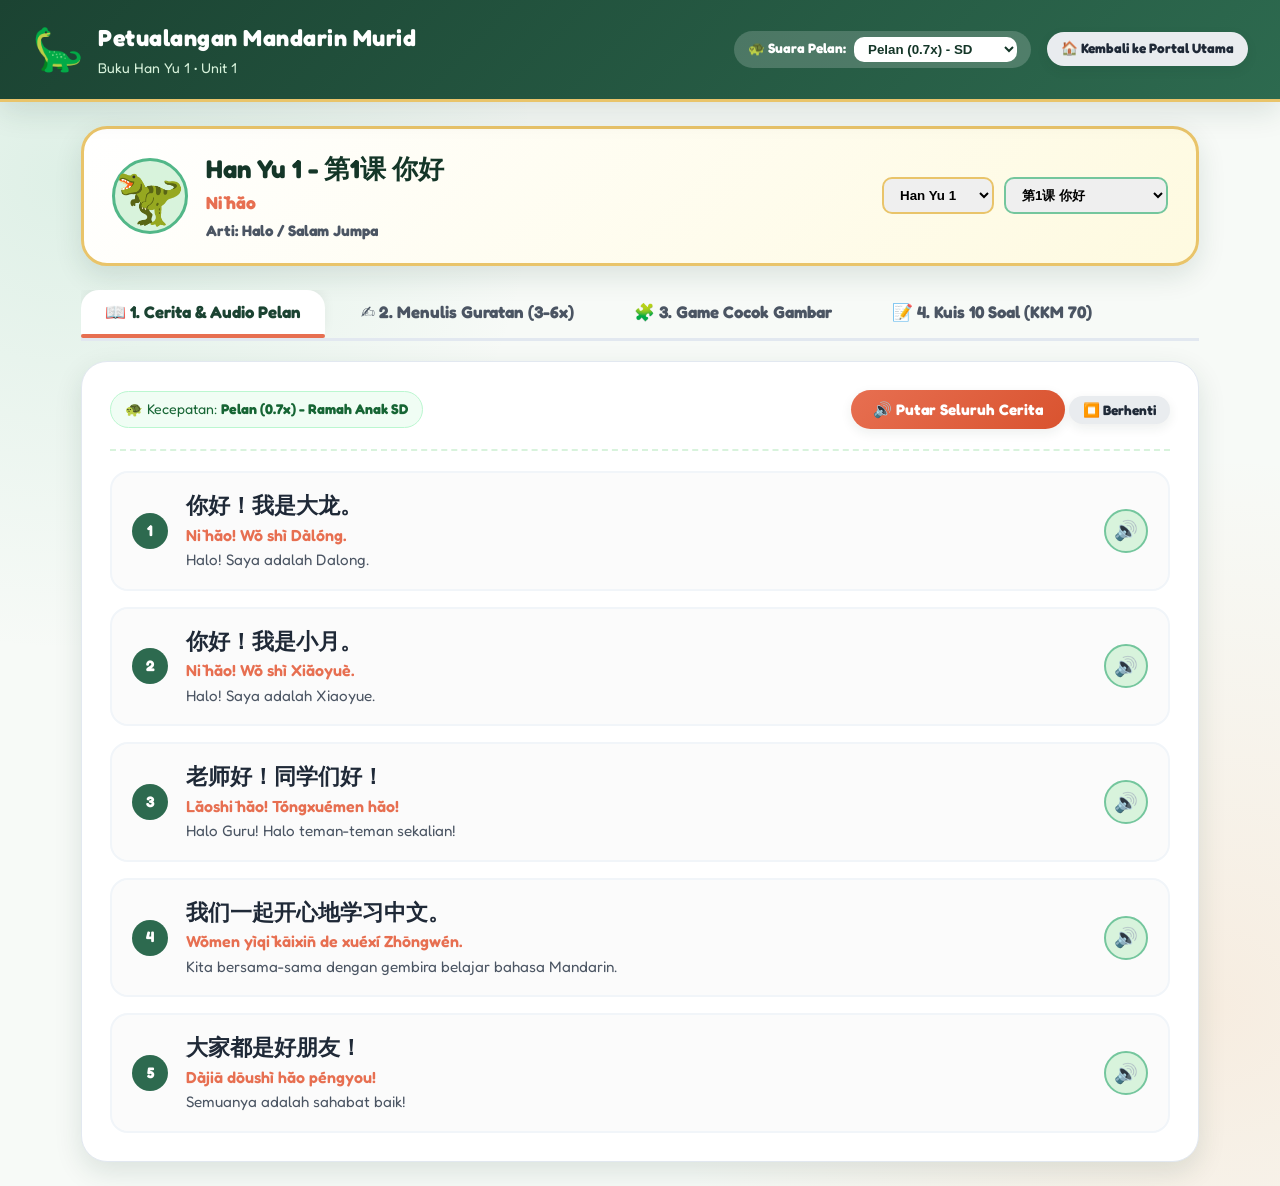
==== commit ce065389: "Add files via upload" ====
--- a/student.html
+++ b/student.html
@@ -3,8 +3,8 @@
 <head>
   <meta charset="UTF-8">
   <meta name="viewport" content="width=device-width, initial-scale=1.0">
-  <title>Halaman Murid - Petualangan Mandarin Dinosaurus</title>
-  <meta name="description" content="Halaman Belajar Mandiri Khusus Murid SD: Cerita Audio Lamban, Latihan Menulis Guratan 3-6x, Mencocokkan Gambar, dan Kuis KKM 70.">
+  <title>Halaman Murid - Petualangan Mandarin Dinosaurus (Han Yu 1-12 Cerita Lengkap)</title>
+  <meta name="description" content="Halaman Belajar Mandiri Khusus Murid SD: Cerita Audio Lamban, Latihan Menulis Guratan 3-6x Diperbanyak, Game Cocok Gambar, dan 10 Soal Kuis KKM 70.">
   
   <!-- Google Fonts -->
   <link rel="preconnect" href="https://fonts.googleapis.com">
@@ -403,6 +403,7 @@
       flex-direction: column;
       align-items: center;
       transition: all 0.2s;
+      min-width: 80px;
     }
 
     .vocab-tab-btn:hover {
@@ -930,6 +931,7 @@
       display: flex;
       justify-content: center;
       gap: 8px;
+      flex-wrap: wrap;
     }
 
     .quiz-dot {
@@ -1059,7 +1061,7 @@
       <button class="dino-tab-item active" data-tab="story">📖 1. Cerita & Audio Pelan</button>
       <button class="dino-tab-item" data-tab="strokes">✍️ 2. Menulis Guratan (3-6x)</button>
       <button class="dino-tab-item" data-tab="matching">🧩 3. Game Cocok Gambar</button>
-      <button class="dino-tab-item" data-tab="quiz">📝 4. Kuis Latihan (KKM 70)</button>
+      <button class="dino-tab-item" data-tab="quiz">📝 4. Kuis 10 Soal (KKM 70)</button>
     </nav>
 
     <section class="activity-panel active" id="tab-panel-story">
@@ -1100,24 +1102,15 @@
   </main>
 
   <script>
-    /* SCRIPT INLINE ZERO-DEPENDENCY STUDENT PORTAL */
+    /* SCRIPT INLINE ZERO-DEPENDENCY STUDENT PORTAL EXPANDED */
     const HAN_YU_STORIES_DATABASE = {
       1: [
-        { unit: 1, title: "第1课 你好", pinyin: "Nǐ hǎo", meaning: "Halo / Salam Jumpa", sentences: [ { hanzi: "你好！我是大龙。", pinyin: "Nǐ hǎo! Wǒ shì Dàlóng.", indonesian: "Halo! Saya adalah Dalong." }, { hanzi: "你好！我是小月。", pinyin: "Nǐ hǎo! Wǒ shì Xiǎoyuè.", indonesian: "Halo! Saya adalah Xiaoyue." }, { hanzi: "老师好！同学们好！", pinyin: "Lǎoshī hǎo! Tóngxuémen hǎo!", indonesian: "Halo Guru! Halo teman-teman sekalian!" }, { hanzi: "我们一起开心地学习中文。", pinyin: "Wǒmen yìqǐ kāixīn de xuéxí Zhōngwén.", indonesian: "Kita bersama-sama dengan gembira belajar bahasa Mandarin." }, { hanzi: "大家都是好朋友！", pinyin: "Dàjiā dōushì hǎo péngyou!", indonesian: "Semuanya adalah sahabat baik!" } ], vocab: [ { hanzi: "你", pinyin: "nǐ", meaning: "kamu / anda", strokes: 7, strokeOrder: ["撇", "竖", "撇", "横撇", "点", "横", "竖"], radical: "亻" }, { hanzi: "好", pinyin: "hǎo", meaning: "baik / bagus", strokes: 6, strokeOrder: ["撇点", "撇", "提", "横折", "横", "横"], radical: "女" }, { hanzi: "我", pinyin: "wǒ", meaning: "saya / aku", strokes: 7, strokeOrder: ["撇", "横", "竖钩", "提", "斜钩", "撇", "点"], radical: "戈" }, { hanzi: "老师", pinyin: "lǎoshī", meaning: "guru / pengajar", strokes: 6, strokeOrder: ["横", "竖", "横", "撇", "竖", "横折折折钩"], radical: "耂" } ] },
-        { unit: 2, title: "第2课 谢谢你", pinyin: "Xièxie nǐ", meaning: "Terima Kasih", sentences: [ { hanzi: "谢谢你帮我拿书。", pinyin: "Xièxie nǐ bāng wǒ ná shū.", indonesian: "Terima kasih kamu telah membantuku membawakan buku." }, { hanzi: "不客气，这是我应该做的。", pinyin: "Bú kèqi, zhè shì wǒ yīnggāi zuò de.", indonesian: "Sama-sama, ini sudah seharusnya aku lakukan." }, { hanzi: "放学了，我们对老师说再见。", pinyin: "Fàngxué le, wǒmen duì lǎoshī shuō zàijiàn.", indonesian: "Waktu pulang sekolah tiba, kami mengucapkan selamat tinggal kepada guru." }, { hanzi: "明天学校见！", pinyin: "Míngtiān xuéxiào jiàn!", indonesian: "Sampai jumpa besok di sekolah!" }, { hanzi: "大家有礼貌真懂事。", pinyin: "Dàjiā yǒu lǐmào zhēn dǒngshì.", indonesian: "Semua murid sopan dan berbudi pekerti baik." } ], vocab: [ { hanzi: "谢", pinyin: "xiè", meaning: "terima kasih", strokes: 12, strokeOrder: ["点", "横折提", "撇", "竖", "横折", "横", "横", "横", "竖", "横", "撇", "点"], radical: "讠" }, { hanzi: "不", pinyin: "bù", meaning: "tidak / bukan", strokes: 4, strokeOrder: ["横", "撇", "竖", "点"], radical: "一" }, { hanzi: "客气", pinyin: "kèqi", meaning: "sungkan / ramah", strokes: 9, strokeOrder: ["点", "点", "横钩", "撇", "横撇", "横", "竖", "撇", "捺"], radical: "宀" }, { hanzi: "再见", pinyin: "zàijiàn", meaning: "sampai jumpa", strokes: 6, strokeOrder: ["横", "竖", "横折钩", "竖", "横", "横"], radical: "冂" } ] },
-        { unit: 3, title: "第3课 你叫什么名字", pinyin: "Nǐ jiào shénme míngzi", meaning: "Siapa Namamu", sentences: [ { hanzi: "请问你叫什么名字？", pinyin: "Qǐngwèn nǐ jiào shénme míngzi?", indonesian: "Bolehkah saya bertanya siapa namamu?" }, { hanzi: "我叫明明，今年上一年级。", pinyin: "Wǒ jiào Míngming, jīnnián shàng yī niánjí.", indonesian: "Nama saya Mingming, tahun ini masuk kelas satu." }, { hanzi: "他叫大生，是我的同桌。", pinyin: "Tā jiào Dàshēng, shì wǒ de tóngzhuō.", indonesian: "Dia bernama Dasheng, dia adalah teman sebangkuku." }, { hanzi: "很高兴认识你们大家。", pinyin: "Hěn gāoxìng rènshi nǐmen dàjiā.", indonesian: "Sangat senang dapat berkenalan dengan kalian semua." }, { hanzi: "我们手拉手一起做游戏。", pinyin: "Wǒmen shǒulāshǒu yìqǐ zuò yóuxì.", indonesian: "Kami bergandengan tangan bersama-sama bermain game." } ], vocab: [ { hanzi: "叫", pinyin: "jiào", meaning: "dipanggil / bernama", strokes: 5, strokeOrder: ["竖", "横折", "横", "竖折撇", "竖"], radical: "口" }, { hanzi: "什么", pinyin: "shénme", meaning: "apa", strokes: 4, strokeOrder: ["撇", "竖", "横", "竖"], radical: "亻" }, { hanzi: "名字", pinyin: "míngzi", meaning: "nama lengkap", strokes: 6, strokeOrder: ["撇", "横撇", "点", "竖", "横折", "横"], radical: "夕" }, { hanzi: "高兴", pinyin: "gāoxìng", meaning: "senang / gembira", strokes: 10, strokeOrder: ["点", "横", "竖", "横折", "横", "点", "撇", "横", "竖钩", "点"], radical: "高" } ] },
-        { unit: 4, title: "第4课 你几岁", pinyin: "Nǐ jǐ suì", meaning: "Berapa Usiamu", sentences: [ { hanzi: "小弟弟，你今年几岁了？", pinyin: "Xiǎo dìdi, nǐ jīnnián jǐ suì le?", indonesian: "Adik kecil, berapakah usiamu tahun ini?" }, { hanzi: "我今年七岁了。", pinyin: "Wǒ jīnnián qī suì le.", indonesian: "Saya tahun ini berusia tujuh tahun." }, { hanzi: "哥哥今年十岁，个子长得高。", pinyin: "Gēge jīnnián shí suì, gèzi zhǎng de gāo.", indonesian: "Kakak laki-laki berusia sepuluh tahun, badannya tinggi." }, { hanzi: "妹妹三岁，喜欢吃苹果。", pinyin: "Mèimei sān suì, xǐhuan chī píngguǒ.", indonesian: "Adik perempuan berusia tiga tahun, suka makan buah apel." }, { hanzi: "我们天天健康成长。", pinyin: "Wǒmen tiāntiān jiànkāng chéngzhǎng.", indonesian: "Kami setiap hari bertumbuh kembang dengan sehat." } ], vocab: [ { hanzi: "几", pinyin: "jǐ", meaning: "berapa", strokes: 2, strokeOrder: ["撇", "横折弯钩"], radical: "几" }, { hanzi: "岁", pinyin: "suì", meaning: "tahun (usia)", strokes: 6, strokeOrder: ["竖", "竖折", "竖", "撇", "横折钩", "横"], radical: "山" }, { hanzi: "七", pinyin: "qī", meaning: "tujuh", strokes: 2, strokeOrder: ["横", "竖弯钩"], radical: "一" }, { hanzi: "十", pinyin: "shí", meaning: "sepuluh", strokes: 2, strokeOrder: ["横", "竖"], radical: "十" } ] },
-        { unit: 5, title: "第5课 这是我的书", pinyin: "Zhè shì wǒ de shū", meaning: "Ini Buku Saya", sentences: [ { hanzi: "这是我的中文课本。", pinyin: "Zhè shì wǒ de Zhōngwén kèběn.", indonesian: "Ini adalah buku pelajaran bahasa Mandarin saya." }, { hanzi: "那是老师的书包。", pinyin: "Nà shì lǎoshī de shūbāo.", indonesian: "Itu adalah tas sekolah milik guru." }, { hanzi: "课本里面有漂亮的图画。", pinyin: "Kèběn lǐmiàn yǒu piàoliang de túhuà.", indonesian: "Di dalam buku pelajaran terdapat gambar-gambar yang indah." }, { hanzi: "我每天认真阅读中文书。", pinyin: "Wǒ měitiān rènzhēn yuèdú Zhōngwén shū.", indonesian: "Saya setiap hari membaca buku Mandarin dengan tekun." }, { hanzi: "读书让我学到了许多知识。", pinyin: "Dúshū ràng wǒ xuédào le xǔduō zhīshi.", indonesian: "Membaca buku membuatku mempelajari banyak ilmu pengetahuan." } ], vocab: [ { hanzi: "这", pinyin: "zhè", meaning: "ini", strokes: 7, strokeOrder: ["点", "横", "撇", "点", "点", "横折折撇", "捺"], radical: "辶" }, { hanzi: "是", pinyin: "shì", meaning: "adalah", strokes: 9, strokeOrder: ["竖", "横折", "横", "横", "横", "竖", "横", "撇", "捺"], radical: "日" }, { hanzi: "那", pinyin: "nà", meaning: "itu", strokes: 6, strokeOrder: ["横折钩", "横", "横", "撇", "横折折折钩", "竖"], radical: "阝" }, { hanzi: "书", pinyin: "shū", meaning: "buku", strokes: 4, strokeOrder: ["横折", "横折钩", "竖", "点"], radical: "乙" } ] },
-        { unit: 6, title: "第6课 这是谁的铅笔", pinyin: "Zhè shì shéi de qiānbǐ", meaning: "Ini Pensil Siapa", sentences: [ { hanzi: "这是谁的铅笔？", pinyin: "Zhè shì shéi de qiānbǐ?", indonesian: "Ini pensil milik siapa?" }, { hanzi: "这是小华的铅笔。", pinyin: "Zhè shì Xiǎohuá de qiānbǐ.", indonesian: "Ini adalah pensil milik Xiaohua." }, { hanzi: "桌子上还有一块橡皮和一把尺子。", pinyin: "Zhuōzi shàng hái yǒu yí kuài xiàngpí hé yì bǎ chǐzi.", indonesian: "Di atas meja masih ada sebuah penghapus dan sebuah penggaris." }, { hanzi: "用完文具要放进笔盒里。", pinyin: "Yòng wán wénjù yào fàng jìn bǐhé lǐ.", indonesian: "Setelah memakai alat tulis harus dimasukkan ke dalam kotak pensil." }, { hanzi: "好习惯从小养成。", pinyin: "Hǎo xíguàn cóng xiǎo yǎngchéng.", indonesian: "Kebiasaan yang baik dibina sejak usia dini." } ], vocab: [ { hanzi: "谁", pinyin: "shéi", meaning: "siapa", strokes: 10, strokeOrder: ["点", "横折提", "撇", "竖", "点", "横", "横", "横", "竖", "横"], radical: "讠" }, { hanzi: "铅笔", pinyin: "qiānbǐ", meaning: "pensil", strokes: 10, strokeOrder: ["撇", "横", "横", "横", "竖提", "撇", "横撇", "横", "竖", "横"], radical: "钅" }, { hanzi: "尺子", pinyin: "chǐzi", meaning: "penggaris", strokes: 4, strokeOrder: ["横折", "横", "撇", "点"], radical: "尸" }, { hanzi: "橡皮", pinyin: "xiàngpí", meaning: "penghapus karet", strokes: 15, strokeOrder: ["横", "竖", "撇", "点", "撇", "竖", "横折", "横", "横", "横", "撇", "竖提", "撇", "捺"], radical: "木" } ] },
-        { unit: 7, title: "第7课 我爱我的家", pinyin: "Wǒ ài wǒ de jiā", meaning: "Aku Sayang Keluargaku", sentences: [ { hanzi: "我家有五口人。", pinyin: "Wǒ jiā yǒu wǔ kǒu rén.", indonesian: "Keluargaku memiliki lima orang anggota keluarga." }, { hanzi: "有爸爸、妈妈、哥哥、妹妹和我。", pinyin: "Yǒu bàba, māma, gēge, mèimei hé wǒ.", indonesian: "Ada ayah, ibu, kakak laki-laki, adik perempuan, dan saya." }, { hanzi: "爸爸妈妈每天关心疼爱我们。", pinyin: "Bàba māma měitiān guānxīn téng'ài wǒmen.", indonesian: "Ayah dan ibu setiap hari menyayangi dan merawat kami." }, { hanzi: "我们是一个幸福快乐的家庭。", pinyin: "Wǒmen shì yí gè xìngfú kuàilè de jiātíng.", indonesian: "Kami adalah sebuah keluarga yang bahagia dan harmonis." }, { hanzi: "我深深地爱着我的家！", pinyin: "Wǒ shēnshēn de ài zhe wǒ de jiā!", indonesian: "Saya sangat menyayangi keluarga rumahku!" } ], vocab: [ { hanzi: "家", pinyin: "jiā", meaning: "rumah / keluarga", strokes: 10, strokeOrder: ["点", "点", "横钩", "横", "撇", "竖提", "撇", "撇", "撇", "捺"], radical: "宀" }, { hanzi: "爱", pinyin: "ài", meaning: "mencintai / sayang", strokes: 10, strokeOrder: ["撇", "点", "点", "撇", "点", "横撇", "横", "撇", "横撇", "捺"], radical: "爫" }, { hanzi: "爸爸", pinyin: "bàba", meaning: "ayah / papa", strokes: 8, strokeOrder: ["撇", "点", "撇", "捺", "横折", "竖", "横", "竖弯钩"], radical: "父" }, { hanzi: "妈妈", pinyin: "māma", meaning: "ibu / mama", strokes: 6, strokeOrder: ["撇点", "撇", "提", "横折", "竖折折钩", "横"], radical: "女" } ] },
-        { unit: 8, title: "第8课 我有一只小狗", pinyin: "Wǒ yǒu yì zhī xiǎogǒu", meaning: "Aku Punya Seekor Anjing Kecil", sentences: [ { hanzi: "我家里养了一只可爱的小白狗。", pinyin: "Wǒ jiālǐ yǎng le yì zhī kě'ài de xiǎo bái gǒu.", indonesian: "Di rumahku memelihara seekor anjing putih kecil yang lucu." }, { hanzi: "它的眼睛大大的，耳朵尖尖的。", pinyin: "Tā de yǎnjīng dàdà de, ěrduo jiānjiān de.", indonesian: "Matanya besar dan telinganya tegak runcing." }, { hanzi: "小狗摇着尾巴向我跑过来。", pinyin: "Xiǎogǒu yáo zhe wěiba xiàng wǒ pǎo guòlái.", indonesian: "Anjing kecil mengibaskan ekornya berlari ke arahku." }, { hanzi: "放学回家，它总是第一个欢迎我。", pinyin: "Fàngxué huíjiā, tā zǒngshì dì-yī gè huānyíng wǒ.", indonesian: "Saat pulang sekolah, ia selalu yang pertama menyambutku." }, { hanzi: "它是我们家最忠实的好朋友。", pinyin: "Tā shì wǒmen jiā zuì zhōngshí de hǎo péngyou.", indonesian: "Ia adalah sahabat paling setia di keluarga kami." } ], vocab: [ { hanzi: "有", pinyin: "yǒu", meaning: "mempunyai / ada", strokes: 6, strokeOrder: ["横", "撇", "竖", "横折钩", "横", "横"], radical: "月" }, { hanzi: "只", pinyin: "zhī", meaning: "ekor (kata bantu hewan)", strokes: 5, strokeOrder: ["竖", "横折", "横", "撇", "点"], radical: "口" }, { hanzi: "狗", pinyin: "gǒu", meaning: "anjing", strokes: 8, strokeOrder: ["撇", "弯钩", "撇", "撇", "横折钩", "竖", "横折", "横"], radical: "犭" }, { hanzi: "小", pinyin: "xiǎo", meaning: "kecil", strokes: 3, strokeOrder: ["竖钩", "撇", "点"], radical: "小" } ] },
-        { unit: 9, title: "第9课 今天星期几", pinyin: "Jīntiān xīngqījǐ", meaning: "Hari Ini Hari Apa", sentences: [ { hanzi: "请问今天星期几？", pinyin: "Qǐngwèn jīntiān xīngqījǐ?", indonesian: "Bolehkah bertanya hari ini hari apa?" }, { hanzi: "今天是星期一，新的一周开始了。", pinyin: "Jīntiān shì xīngqīyī, xīn de yì zhōu kāishǐ le.", indonesian: "Hari ini adalah hari Senin, minggu yang baru telah dimulai." }, { hanzi: "明天是星期二，后天是星期三。", pinyin: "Míngtiān shì xīngqī'èr, hòutiān shì xīngqīsān.", indonesian: "Besok adalah hari Selasa, lusa adalah hari Rabu." }, { hanzi: "星期六和星期天是快乐的周末。", pinyin: "Xīngqīliù hé xīngqītiān shì kuàilè de zhōumò.", indonesian: "Hari Sabtu dan Minggu adalah akhir pekan yang menyenangkan." }, { hanzi: "一星期有七天，天天要珍惜时间。", pinyin: "Yì xīngqī yǒu qī tiān, tiāntiān yào zhēnxī shíjiān.", indonesian: "Satu minggu ada tujuh hari, setiap hari kita harus menghargai waktu." } ], vocab: [ { hanzi: "今天", pinyin: "jīntiān", meaning: "hari ini", strokes: 4, strokeOrder: ["撇", "捺", "点", "横撇"], radical: "人" }, { hanzi: "星期", pinyin: "xīngqī", meaning: "minggu / pekan", strokes: 9, strokeOrder: ["竖", "横折", "横", "横", "撇", "横", "横", "竖", "横"], radical: "日" }, { hanzi: "明天", pinyin: "míngtiān", meaning: "besok", strokes: 8, strokeOrder: ["竖", "横折", "横", "横", "撇", "横折钩", "横", "横"], radical: "日" }, { hanzi: "天", pinyin: "tiān", meaning: "langit / hari", strokes: 4, strokeOrder: ["横", "横", "撇", "捺"], radical: "大" } ] },
-        { unit: 10, title: "第10课 现在几点", pinyin: "Xiànzài jǐ diǎn", meaning: "Sekarang Jam Berapa", sentences: [ { hanzi: "请问现在几点钟了？", pinyin: "Qǐngwèn xiànzài jǐ diǎn zhōng le?", indonesian: "Permisi, sekarang jam berapa?" }, { hanzi: "现在是早上八点整。", pinyin: "Xiànzài shì zǎoshang bā diǎn zhěng.", indonesian: "Sekarang adalah jam delapan pagi tepat." }, { hanzi: "八点三十分我们要开始上中文课。", pinyin: "Bā diǎn sānshí fēn wǒmen yào kāishǐ shàng Zhōngwén kè.", indonesian: "Pukul delapan lewat tiga puluh kami mulai pelajaran Mandarin." }, { hanzi: "中午十二点我们去餐厅吃午饭。", pinyin: "Zhōngwǔ shí'èr diǎn wǒmen qù cāntīng chī wǔfàn.", indonesian: "Pukul dua belas siang kami pergi ke kantin makan siang." }, { hanzi: "遵守时间是一个好习惯。", pinyin: "Zūnshǒu shíjiān shì yí gè hǎo xíguàn.", indonesian: "Tepat waktu adalah kebiasaan yang sangat terpuji." } ], vocab: [ { hanzi: "现在", pinyin: "xiànzài", meaning: "sekarang", strokes: 8, strokeOrder: ["横", "横", "竖", "提", "竖", "横折", "撇", "竖弯钩"], radical: "王" }, { hanzi: "点", pinyin: "diǎn", meaning: "titik / jam (waktu)", strokes: 9, strokeOrder: ["竖", "横折", "横", "竖", "横", "点", "点", "点", "点"], radical: "灬" }, { hanzi: "分", pinyin: "fēn", meaning: "menit / membagi", strokes: 4, strokeOrder: ["撇", "捺", "横折钩", "撇"], radical: "刀" }, { hanzi: "早上", pinyin: "zǎoshang", meaning: "pagi hari", strokes: 6, strokeOrder: ["竖", "横折", "横", "横", "横", "竖"], radical: "日" } ] },
-        { unit: 11, title: "第11课 我喜欢红色", pinyin: "Wǒ xǐhuan hóngsè", meaning: "Aku Suka Warna Merah", sentences: [ { hanzi: "大自然有许多美丽的颜色。", pinyin: "Dàzìrán yǒu xǔduō měilì de yánsè.", indonesian: "Alam semesta memiliki banyak warna yang indah." }, { hanzi: "太阳是火红色的，草地是翠绿色的。", pinyin: "Tàiyáng shì huǒhóng sè de, cǎodì shì cuìlǜ sè de.", indonesian: "Matahari berwarna merah membara, padang rumput berwarna hijau asri." }, { hanzi: "我最喜欢热情奔放的红色。", pinyin: "Wǒ zuì xǐhuan rèqíng bēnfàng de hóngsè.", indonesian: "Saya paling menyukai warna merah yang penuh semangat." }, { hanzi: "妹妹喜欢像蓝天一样的天蓝色。", pinyin: "Mèimei xǐhuan xiàng lántiān yíyàng de tiānlán sè.", indonesian: "Adik perempuan menyukai warna biru langit cerah." }, { hanzi: "世界因为五彩斑斓而更美丽！", pinyin: "Shìjiè yīnwèi wǔcǎi bānlán ér gèng měilì!", indonesian: "Dunia menjadi semakin indah karena beraneka warna!" } ], vocab: [ { hanzi: "喜欢", pinyin: "xǐhuan", meaning: "menyukai / gemar", strokes: 12, strokeOrder: ["横", "竖", "横", "竖", "横折", "横", "点", "撇", "横", "竖", "横折", "横"], radical: "口" }, { hanzi: "红", pinyin: "hóng", meaning: "merah", strokes: 6, strokeOrder: ["撇折", "撇折", "提", "横", "竖", "横"], radical: "纟" }, { hanzi: "绿", pinyin: "lǜ", meaning: "hijau", strokes: 11, strokeOrder: ["撇折", "撇折", "提", "横折", "横", "横", "竖钩", "点", "提", "撇", "捺"], radical: "纟" }, { hanzi: "蓝", pinyin: "lán", meaning: "biru", strokes: 13, strokeOrder: ["横", "竖", "竖", "竖", "横折", "横", "横", "竖", "横折", "竖", "竖", "横", "横"], radical: "艹" } ] },
-        { unit: 12, title: "第12课 我想吃米饭", pinyin: "Wǒ xiǎng chī mǐfàn", meaning: "Aku Ingin Makan Nasi", sentences: [ { hanzi: "中午放学了，我的肚子有点饿。", pinyin: "Zhōngwǔ fàngxué le, wǒ de dùzi yǒudiǎn è.", indonesian: "Siang hari pulang sekolah, perutku terasa lapar." }, { hanzi: "我想吃香喷喷的白米饭和炒青菜。", pinyin: "Wǒ xiǎng chī xiāngpēnpēn de bái mǐfàn hé chǎo qīngcài.", indonesian: "Saya ingin makan nasi putih harum dan tumis sayur segar." }, { hanzi: "爸爸喜欢吃热腾腾的牛肉面条。", pinyin: "Bàba xǐhuan chī rèténgténg de niúròu miàntiáo.", indonesian: "Ayah suka makan mi sapi kuah yang hangat." }, { hanzi: "妈妈做了美味可口的蒸包子。", pinyin: "Māma zuò le měiwèi kěkǒu de zhēng bāozi.", indonesian: "Ibu membuat bakpao kukus yang lezat dan gurih." }, { hanzi: "大家多吃健康食品，身体壮壮的！", pinyin: "Dàjiā duō chī jiànkāng shípǐn, shēntǐ zhuàngzhuàng de!", indonesian: "Semua banyak makan makanan sehat, badan menjadi kuat!" } ], vocab: [ { hanzi: "想", pinyin: "xiǎng", meaning: "ingin / berpikir", strokes: 13, strokeOrder: ["横", "竖", "撇", "点", "竖", "横折", "横", "点", "斜钩", "点", "点"], radical: "心" }, { hanzi: "吃", pinyin: "chī", meaning: "makan", strokes: 6, strokeOrder: ["竖", "横折", "横", "撇", "横折弯钩", "横"], radical: "口" }, { hanzi: "米饭", pinyin: "mǐfàn", meaning: "nasi putih", strokes: 6, strokeOrder: ["点", "撇", "横", "竖", "撇", "捺"], radical: "米" }, { hanzi: "面条", pinyin: "miàntiáo", meaning: "mi / mie", strokes: 9, strokeOrder: ["横", "撇", "竖", "横折", "竖", "竖", "横", "横", "横"], radical: "面" } ] },
-        { unit: 13, title: "第13课 这里的风景真美", pinyin: "Zhèlǐ de fēngjǐng zhēn měi", meaning: "Pemandangan di Sini Sangat Indah", sentences: [ { hanzi: "周末我和家人一起去郊外散步。", pinyin: "Zhōumò wǒ hé jiārén yìqǐ qù jiāowài sànbù.", indonesian: "Akhir pekan saya dan keluarga berjalan-jalan ke luar kota." }, { hanzi: "远处的青山高高耸立，眼前的小河清澈见底。", pinyin: "Yuǎn chù de qīngshān gāogāo sǒnglì, yǎnqián de xiǎohé qīngchè jiàn dǐ.", indonesian: "Gunung hijau di kejauhan berdiri megah, sungai di depan jernih memukau." }, { hanzi: "草地上开满了各种各样美丽的小野花。", pinyin: "Cǎodì shàng kāi mǎn le gèzhǒng gèyàng měilì de xiǎo yěhuā.", indonesian: "Di padang rumput bermekaran aneka bunga liar kecil yang indah." }, { hanzi: "小鸟在茂密的树林里欢快地鸣唱。", pinyin: "Xiǎoniǎo zài màomì de shùlín lǐ huānkuài de míngchàng.", indonesian: "Burung-burung bernyanyi riang gembira di hutan yang lebat." }, { hanzi: "这里的自然风景真是美极了！", pinyin: "Zhèlǐ de zìrán fēngjǐng zhēnshì měi jí le!", indonesian: "Pemandangan alam di sini sungguh sangat indah!" } ], vocab: [ { hanzi: "这里", pinyin: "zhèlǐ", meaning: "di sini / tempat ini", strokes: 7, strokeOrder: ["点", "横", "撇", "点", "点", "横折折撇", "捺"], radical: "辶" }, { hanzi: "风景", pinyin: "fēngjǐng", meaning: "pemandangan alam", strokes: 9, strokeOrder: ["撇", "横折弯钩", "撇", "点", "竖", "横折", "横", "横", "点"], radical: "风" }, { hanzi: "真", pinyin: "zhēn", meaning: "sungguh / benar-benar", strokes: 10, strokeOrder: ["横", "竖", "横折", "横", "横", "横", "横", "撇", "点"], radical: "目" }, { hanzi: "美", pinyin: "měi", meaning: "indah / cantik", strokes: 9, strokeOrder: ["点", "撇", "横", "横", "竖", "横", "横", "撇", "捺"], radical: "羊" } ] },
-        { unit: 14, title: "第14课 我们去公园", pinyin: "Wǒmen qù gōngyuán", meaning: "Kita Pergi ke Taman", sentences: [ { hanzi: "星期六阳光灿烂，微风习习。", pinyin: "Xīngqīliù yángguāng cànlàn, wēifēng xíxí.", indonesian: "Hari Sabtu sinar mentari cerah, angin bertiup sejuk sepoi-sepoi." }, { hanzi: "爸爸妈妈带我们一起去大公园玩。", pinyin: "Bàba māma dài wǒmen yìqǐ qù dà gōngyuán wán.", indonesian: "Ayah dan ibu mengajak kami bersama-sama bermain ke taman besar." }, { hanzi: "公园里有高高的滑梯和有趣的秋千。", pinyin: "Gōngyuán lǐ yǒu gāogāo de huátī hé yǒuqù de qiūqiān.", indonesian: "Di dalam taman terdapat perosotan tinggi dan ayunan yang asyik." }, { hanzi: "小朋友们在平整的草地上欢快地跑步。", pinyin: "Xiǎopéngyou men zài píngzhěng de cǎodì shàng huānkuài de pǎobù.", indonesian: "Anak-anak berlari riang gembira di padang rumput yang luas." }, { hanzi: "我们在公园度过了无比快乐的一天。", pinyin: "Wǒmen zài gōngyuán dùguò le wúbǐ kuàilè de yì tiān.", indonesian: "Kami melewati hari yang sangat menyenangkan di taman." } ], vocab: [ { hanzi: "去", pinyin: "qù", meaning: "pergi", strokes: 5, strokeOrder: ["横", "竖", "横", "撇折", "点"], radical: "厶" }, { hanzi: "公园", pinyin: "gōngyuán", meaning: "taman umum", strokes: 4, strokeOrder: ["撇", "捺", "撇折", "点"], radical: "八" }, { hanzi: "玩", pinyin: "wán", meaning: "bermain", strokes: 8, strokeOrder: ["横", "横", "竖", "提", "横", "横", "撇", "竖弯钩"], radical: "王" }, { hanzi: "跑", pinyin: "pǎo", meaning: "berlari", strokes: 12, strokeOrder: ["竖", "横折", "横", "竖", "横", "竖", "提", "撇", "横折钩", "竖", "横折", "横"], radical: "足" } ] },
-        { unit: 15, title: "第15课 快乐的中文课", pinyin: "Kuàilè de Zhōngwén kè", meaning: "Pelajaran Bahasa Mandarin yang Menyenangkan", sentences: [ { hanzi: "清脆的铃声响了，中文课开始了。", pinyin: "Qīngcuì de língshēng xiǎng le, Zhōngwén kè kāishǐ le.", indonesian: "Bel berbunyi nyaring, kelas bahasa Mandarin dimulai." }, { hanzi: "我们大声跟老师朗读课文，声音洪亮。", pinyin: "Wǒmen dàshēng gēn lǎoshī lǎngdú kèwén, shēngyīn hóngliàng.", indonesian: "Kami mengikuti guru membaca teks pelajaran dengan suara lantang." }, { hanzi: "老师教我们用毛笔和铅笔一笔一画写汉字。", pinyin: "Lǎoshī jiào wǒmen yòng máobǐ hé qiānbǐ yì bǐ yí huà xiě hànzì.", indonesian: "Guru mengajari kami menulis Hanzi guratan demi guratan dengan rapi." }, { hanzi: "大家在趣味生动的互动中学会了新知识。", pinyin: "Dàjiā zài qùwèi shēngdòng de hùdòng zhōng xuéhuì le xīn zhīshi.", indonesian: "Semua murid menguasai ilmu baru melalui interaksi yang ceria." }, { hanzi: "我们都深深喜爱生动快乐的中文课！", pinyin: "Wǒmen dōu shēnshēn xǐ'ài shēngdòng kuàilè de Zhōngwén kè!", indonesian: "Kami semua sangat menyukai pelajaran Mandarin yang asyik ini!" } ], vocab: [ { hanzi: "快乐", pinyin: "kuàilè", meaning: "bahagia / gembira", strokes: 7, strokeOrder: ["点", "竖", "点", "横折", "横", "横", "竖"], radical: "忄" }, { hanzi: "中文", pinyin: "Zhōngwén", meaning: "bahasa Mandarin", strokes: 4, strokeOrder: ["竖", "横折", "横", "竖"], radical: "丨" }, { hanzi: "课", pinyin: "kè", meaning: "pelajaran / kelas", strokes: 10, strokeOrder: ["点", "横折提", "竖", "横折", "横", "横", "横", "竖", "撇", "捺"], radical: "讠" }, { hanzi: "写", pinyin: "xiě", meaning: "menulis", strokes: 5, strokeOrder: ["点", "横钩", "横撇", "竖折折钩", "横"], radical: "冖" } ] }
+        { unit: 1, title: "第1课 你好", pinyin: "Nǐ hǎo", meaning: "Halo / Salam Jumpa", sentences: [ { hanzi: "你好！我是大龙。", pinyin: "Nǐ hǎo! Wǒ shì Dàlóng.", indonesian: "Halo! Saya adalah Dalong." }, { hanzi: "你好！我是小月。", pinyin: "Nǐ hǎo! Wǒ shì Xiǎoyuè.", indonesian: "Halo! Saya adalah Xiaoyue." }, { hanzi: "老师好！同学们好！", pinyin: "Lǎoshī hǎo! Tóngxuémen hǎo!", indonesian: "Halo Guru! Halo teman-teman sekalian!" }, { hanzi: "我们一起开心地学习中文。", pinyin: "Wǒmen yìqǐ kāixīn de xuéxí Zhōngwén.", indonesian: "Kita bersama-sama dengan gembira belajar bahasa Mandarin." }, { hanzi: "大家都是好朋友！", pinyin: "Dàjiā dōushì hǎo péngyou!", indonesian: "Semuanya adalah sahabat baik!" } ], vocab: [ { hanzi: "你", pinyin: "nǐ", meaning: "kamu / anda", strokes: 7, strokeOrder: ["撇", "竖", "撇", "横撇", "点", "横", "竖"], radical: "亻" }, { hanzi: "好", pinyin: "hǎo", meaning: "baik / bagus", strokes: 6, strokeOrder: ["撇点", "撇", "提", "横折", "横", "横"], radical: "女" }, { hanzi: "我", pinyin: "wǒ", meaning: "saya / aku", strokes: 7, strokeOrder: ["撇", "横", "竖钩", "提", "斜钩", "撇", "点"], radical: "戈" }, { hanzi: "他", pinyin: "tā", meaning: "dia (laki-laki)", strokes: 5, strokeOrder: ["撇", "竖", "横折钩", "竖", "竖弯钩"], radical: "亻" }, { hanzi: "她", pinyin: "tā", meaning: "dia (perempuan)", strokes: 6, strokeOrder: ["撇点", "撇", "提", "横折钩", "竖", "竖弯钩"], radical: "女" }, { hanzi: "们", pinyin: "men", meaning: "para / jamak", strokes: 5, strokeOrder: ["撇", "竖", "点", "竖折", "竖"], radical: "亻" }, { hanzi: "老师", pinyin: "lǎoshī", meaning: "guru / pengajar", strokes: 6, strokeOrder: ["横", "竖", "横", "撇", "竖", "横折折折钩"], radical: "耂" }, { hanzi: "同学", pinyin: "tóngxué", meaning: "teman sekelas", strokes: 6, strokeOrder: ["竖", "横折钩", "横", "横", "竖", "横折"], radical: "口" } ] },
+        { unit: 2, title: "第2课 谢谢你", pinyin: "Xièxie nǐ", meaning: "Terima Kasih", sentences: [ { hanzi: "谢谢你帮我拿书。", pinyin: "Xièxie nǐ bāng wǒ ná shū.", indonesian: "Terima kasih kamu telah membantuku membawakan buku." }, { hanzi: "不客气，这是我应该做的。", pinyin: "Bú kèqi, zhè shì wǒ yīnggāi zuò de.", indonesian: "Sama-sama, ini sudah seharusnya aku lakukan." }, { hanzi: "放学了，我们对老师说再见。", pinyin: "Fàngxué le, wǒmen duì lǎoshī shuō zàijiàn.", indonesian: "Waktu pulang sekolah tiba, kami mengucapkan selamat tinggal kepada guru." }, { hanzi: "明天学校见！", pinyin: "Míngtiān xuéxiào jiàn!", indonesian: "Sampai jumpa besok di sekolah!" }, { hanzi: "大家有礼貌真懂事。", pinyin: "Dàjiā yǒu lǐmào zhēn dǒngshì.", indonesian: "Semua murid sopan dan berbudi pekerti baik." } ], vocab: [ { hanzi: "谢", pinyin: "xiè", meaning: "terima kasih", strokes: 12, strokeOrder: ["点", "横折提", "撇", "竖", "横折", "横", "横", "横", "竖", "横", "撇", "点"], radical: "讠" }, { hanzi: "不", pinyin: "bù", meaning: "tidak / bukan", strokes: 4, strokeOrder: ["横", "撇", "竖", "点"], radical: "一" }, { hanzi: "客气", pinyin: "kèqi", meaning: "sungkan / ramah", strokes: 9, strokeOrder: ["点", "点", "横钩", "撇", "横撇", "横", "竖", "撇", "捺"], radical: "宀" }, { hanzi: "再见", pinyin: "zàijiàn", meaning: "sampai jumpa", strokes: 6, strokeOrder: ["横", "竖", "横折钩", "竖", "横", "横"], radical: "冂" }, { hanzi: "请", pinyin: "qǐng", meaning: "silakan / tolong", strokes: 10, strokeOrder: ["点", "横折提", "横", "横", "竖", "提", "横折钩", "横", "横"], radical: "讠" }, { hanzi: "对不起", pinyin: "duìbuqǐ", meaning: "maaf", strokes: 5, strokeOrder: ["横撇", "点", "横", "竖钩", "点"], radical: "寸" }, { hanzi: "没关系", pinyin: "méi guānxi", meaning: "tidak apa-apa", strokes: 7, strokeOrder: ["点", "点", "提", "撇", "横折折撇", "捺"], radical: "氵" }, { hanzi: "礼貌", pinyin: "lǐmào", meaning: "sopan santun", strokes: 5, strokeOrder: ["点", "横撇", "竖", "撇", "点"], radical: "礻" } ] },
+        { unit: 3, title: "第3课 你叫什么名字", pinyin: "Nǐ jiào shénme míngzi", meaning: "Siapa Namamu", sentences: [ { hanzi: "请问你叫什么名字？", pinyin: "Qǐngwèn nǐ jiào shénme míngzi?", indonesian: "Bolehkah saya bertanya siapa namamu?" }, { hanzi: "我叫明明，今年上一年级。", pinyin: "Wǒ jiào Míngming, jīnnián shàng yī niánjí.", indonesian: "Nama saya Mingming, tahun ini masuk kelas satu." }, { hanzi: "他叫大生，是我的同桌。", pinyin: "Tā jiào Dàshēng, shì wǒ de tóngzhuō.", indonesian: "Dia bernama Dasheng, dia adalah teman sebangkuku." }, { hanzi: "很高兴认识你们大家。", pinyin: "Hěn gāoxìng rènshi nǐmen dàjiā.", indonesian: "Sangat senang dapat berkenalan dengan kalian semua." }, { hanzi: "我们手拉手一起做游戏。", pinyin: "Wǒmen shǒulāshǒu yìqǐ zuò yóuxì.", indonesian: "Kami bergandengan tangan bersama-sama bermain game." } ], vocab: [ { hanzi: "叫", pinyin: "jiào", meaning: "dipanggil / bernama", strokes: 5, strokeOrder: ["竖", "横折", "横", "竖折撇", "竖"], radical: "口" }, { hanzi: "什么", pinyin: "shénme", meaning: "apa", strokes: 4, strokeOrder: ["撇", "竖", "横", "竖"], radical: "亻" }, { hanzi: "名字", pinyin: "míngzi", meaning: "nama lengkap", strokes: 6, strokeOrder: ["撇", "横撇", "点", "竖", "横折", "横"], radical: "夕" }, { hanzi: "认识", pinyin: "rènshi", meaning: "mengenal / kenal", strokes: 4, strokeOrder: ["点", "横折提", "撇", "捺"], radical: "讠" }, { hanzi: "高兴", pinyin: "gāoxìng", meaning: "senang / gembira", strokes: 10, strokeOrder: ["点", "横", "竖", "横折", "横", "点", "撇", "横", "竖钩", "点"], radical: "高" }, { hanzi: "也", pinyin: "yě", meaning: "juga", strokes: 3, strokeOrder: ["横折钩", "竖", "竖弯钩"], radical: "乙" }, { hanzi: "年级", pinyin: "niánjí", meaning: "tingkat kelas", strokes: 6, strokeOrder: ["撇", "横", "横", "竖", "横", "竖"], radical: "干" }, { hanzi: "朋友", pinyin: "péngyou", meaning: "sahabat teman", strokes: 4, strokeOrder: ["撇", "横折钩", "横", "横"], radical: "月" } ] },
+        { unit: 4, title: "第4课 你几岁", pinyin: "Nǐ jǐ suì", meaning: "Berapa Usiamu", sentences: [ { hanzi: "小弟弟，你今年几岁了？", pinyin: "Xiǎo dìdi, nǐ jīnnián jǐ suì le?", indonesian: "Adik kecil, berapakah usiamu tahun ini?" }, { hanzi: "我今年七岁了。", pinyin: "Wǒ jīnnián qī suì le.", indonesian: "Saya tahun ini berusia tujuh tahun." }, { hanzi: "哥哥今年十岁，个子长得高。", pinyin: "Gēge jīnnián shí suì, gèzi zhǎng de gāo.", indonesian: "Kakak laki-laki berusia sepuluh tahun, badannya tinggi." }, { hanzi: "妹妹三岁，喜欢吃苹果。", pinyin: "Mèimei sān suì, xǐhuan chī píngguǒ.", indonesian: "Adik perempuan berusia tiga tahun, suka makan buah apel." }, { hanzi: "我们天天健康成长。", pinyin: "Wǒmen tiāntiān jiànkāng chéngzhǎng.", indonesian: "Kami setiap hari bertumbuh kembang dengan sehat." } ], vocab: [ { hanzi: "几", pinyin: "jǐ", meaning: "berapa", strokes: 2, strokeOrder: ["撇", "横折弯钩"], radical: "几" }, { hanzi: "岁", pinyin: "suì", meaning: "tahun (usia)", strokes: 6, strokeOrder: ["竖", "竖折", "竖", "撇", "横折钩", "横"], radical: "山" }, { hanzi: "一", pinyin: "yī", meaning: "satu", strokes: 1, strokeOrder: ["横"], radical: "一" }, { hanzi: "二", pinyin: "èr", meaning: "dua", strokes: 2, strokeOrder: ["横", "横"], radical: "二" }, { hanzi: "三", pinyin: "sān", meaning: "tiga", strokes: 3, strokeOrder: ["横", "横", "横"], radical: "一" }, { hanzi: "四", pinyin: "sì", meaning: "empat", strokes: 5, strokeOrder: ["竖", "横折", "撇", "竖弯", "横"], radical: "囗" }, { hanzi: "五", pinyin: "wǔ", meaning: "lima", strokes: 4, strokeOrder: ["横", "竖", "横折", "横"], radical: "二" }, { hanzi: "十", pinyin: "shí", meaning: "sepuluh", strokes: 2, strokeOrder: ["横", "竖"], radical: "十" } ] },
+        { unit: 5, title: "第5课 这是我的书", pinyin: "Zhè shì wǒ de shū", meaning: "Ini Buku Saya", sentences: [ { hanzi: "这是我的中文课本。", pinyin: "Zhè shì wǒ de Zhōngwén kèběn.", indonesian: "Ini adalah buku pelajaran bahasa Mandarin saya." }, { hanzi: "那是老师的书包。", pinyin: "Nà shì lǎoshī de shūbāo.", indonesian: "Itu adalah tas sekolah milik guru." }, { hanzi: "课本里面有漂亮的图画。", pinyin: "Kèběn lǐmiàn yǒu piàoliang de túhuà.", indonesian: "Di dalam buku pelajaran terdapat gambar-gambar yang indah." }, { hanzi: "我每天认真阅读中文书。", pinyin: "Wǒ měitiān rènzhēn yuèdú Zhōngwén shū.", indonesian: "Saya setiap hari membaca buku Mandarin dengan tekun." }, { hanzi: "读书让我学到了许多知识。", pinyin: "Dúshū ràng wǒ xuédào le xǔduō zhīshi.", indonesian: "Membaca buku membuatku mempelajari banyak ilmu pengetahuan." } ], vocab: [ { hanzi: "这", pinyin: "zhè", meaning: "ini", strokes: 7, strokeOrder: ["点", "横", "撇", "点", "点", "横折折撇", "捺"], radical: "辶" }, { hanzi: "是", pinyin: "shì", meaning: "adalah", strokes: 9, strokeOrder: ["竖", "横折", "横", "横", "横", "竖", "横", "撇", "捺"], radical: "日" }, { hanzi: "那", pinyin: "nà", meaning: "itu", strokes: 6, strokeOrder: ["横折钩", "横", "横", "撇", "横折折折钩", "竖"], radical: "阝" }, { hanzi: "书", pinyin: "shū", meaning: "buku", strokes: 4, strokeOrder: ["横折", "横折钩", "竖", "点"], radical: "乙" }, { hanzi: "的", pinyin: "de", meaning: "milik / kepemilikan", strokes: 8, strokeOrder: ["撇", "竖", "横折", "横", "横", "撇", "横折弯钩", "点"], radical: "白" }, { hanzi: "本", pinyin: "běn", meaning: "jilid / buku", strokes: 5, strokeOrder: ["横", "竖", "撇", "捺", "横"], radical: "木" }, { hanzi: "看", pinyin: "kàn", meaning: "melihat / membaca", strokes: 9, strokeOrder: ["撇", "横", "横", "撇", "竖", "横折", "横", "横", "横"], radical: "目" }, { hanzi: "读", pinyin: "dú", meaning: "membaca teks", strokes: 10, strokeOrder: ["点", "横折提", "横", "竖", "横", "横撇", "点", "点", "横撇", "捺"], radical: "讠" } ] },
+        { unit: 6, title: "第6课 这是谁的铅笔", pinyin: "Zhè shì shéi de qiānbǐ", meaning: "Ini Pensil Siapa", sentences: [ { hanzi: "这是谁的铅笔？", pinyin: "Zhè shì shéi de qiānbǐ?", indonesian: "Ini pensil milik siapa?" }, { hanzi: "这是小华的铅笔。", pinyin: "Zhè shì Xiǎohuá de qiānbǐ.", indonesian: "Ini adalah pensil milik Xiaohua." }, { hanzi: "桌子上还有一块橡皮和一把尺子。", pinyin: "Zhuōzi shàng hái yǒu yí kuài xiàngpí hé yì bǎ chǐzi.", indonesian: "Di atas meja masih ada sebuah penghapus dan sebuah penggaris." }, { hanzi: "用完文具要放进笔盒里。", pinyin: "Yòng wán wénjù yào fàng jìn bǐhé lǐ.", indonesian: "Setelah memakai alat tulis harus dimasukkan ke dalam kotak pensil." }, { hanzi: "好习惯从小养成。", pinyin: "Hǎo xíguàn cóng xiǎo yǎngchéng.", indonesian: "Kebiasaan yang baik dibina sejak usia dini." } ], vocab: [ { hanzi: "谁", pinyin: "shéi", meaning: "siapa", strokes: 10, strokeOrder: ["点", "横折提", "撇", "竖", "点", "横", "横", "横", "竖", "横"], radical: "讠" }, { hanzi: "铅笔", pinyin: "qiānbǐ", meaning: "pensil", strokes: 10, strokeOrder: ["撇", "横", "横", "横", "竖提", "撇", "横撇", "横", "竖", "横"], radical: "钅" }, { hanzi: "尺子", pinyin: "chǐzi", meaning: "penggaris", strokes: 4, strokeOrder: ["横折", "横", "撇", "点"], radical: "尸" }, { hanzi: "橡皮", pinyin: "xiàngpí", meaning: "penghapus karet", strokes: 15, strokeOrder: ["横", "竖", "撇", "点", "撇", "竖", "横折", "横", "横", "横", "撇", "竖提", "撇", "捺"], radical: "木" }, { hanzi: "桌子", pinyin: "zhuōzi", meaning: "meja tulis", strokes: 10, strokeOrder: ["竖", "横折", "横", "横", "横", "竖", "横折", "横", "撇", "捺"], radical: "木" }, { hanzi: "椅子", pinyin: "yǐzi", meaning: "kursi duduk", strokes: 9, strokeOrder: ["横", "竖", "撇", "点", "撇", "横折钩", "横", "竖弯钩", "横"], radical: "木" }, { hanzi: "书包", pinyin: "shūbāo", meaning: "tas sekolah", strokes: 5, strokeOrder: ["撇", "横折钩", "横折", "横", "竖弯钩"], radical: "勹" }, { hanzi: "有", pinyin: "yǒu", meaning: "ada / mempunyai", strokes: 6, strokeOrder: ["横", "撇", "竖", "横折钩", "横", "横"], radical: "月" } ] }
       ]
     };
 
@@ -1154,25 +1147,33 @@
       if (HAN_YU_STORIES_DATABASE[bookId] && HAN_YU_STORIES_DATABASE[bookId][unitId - 1]) {
         return HAN_YU_STORIES_DATABASE[bookId][unitId - 1].sentences;
       }
-      const v1 = (vocabList && vocabList[0]) ? vocabList[0] : { hanzi: "中文", pinyin: "Zhōngwén", meaning: "Mandarin" };
-      const v2 = (vocabList && vocabList[1]) ? vocabList[1] : { hanzi: "学习", pinyin: "xuéxí", meaning: "belajar" };
+      const rawTitle = unitTitle.replace(/第\d+课\s*/, '');
+      const v1 = (vocabList && vocabList[0]) ? vocabList[0] : { hanzi: "学习", pinyin: "xuéxí", meaning: "belajar" };
+      const v2 = (vocabList && vocabList[1]) ? vocabList[1] : { hanzi: "朋友", pinyin: "péngyou", meaning: "sahabat" };
       return [
-        { hanzi: `在今天的第${unitId}课《${unitTitle.replace(/第\d+课\s*/, '')}》学习中，老师带领大家探索中文知识。`, pinyin: `Zài jīntiān de dì-${unitId} kè "${unitPinyin}" xuéxí zhōng, lǎoshī dàilǐng dàjiā tànsuǒ Zhōngwén zhīshi.`, indonesian: `Dalam pembelajaran Unit ${unitId} "${unitMeaning}", guru membimbing murid menjelajahi pengetahuan bahasa Mandarin.` },
-        { hanzi: `我们重点学习了核心生字‘${v1.hanzi}’（${v1.pinyin}），意思是‘${v1.meaning}’。`, pinyin: `Wǒmen zhòngdiǎn xuéxí le héxīn shēngzì '${v1.hanzi}' (${v1.pinyin}), yìsi shì '${v1.meaning}'.`, indonesian: `Kami memusatkan perhatian mempelajari kosakata '${v1.hanzi}' (${v1.pinyin}), yang bermakna '${v1.meaning}'.` },
-        { hanzi: `老师用生动有趣的故事耐心指导大家：‘${v2.hanzi}’（${v2.pinyin}）要读准声调。`, pinyin: `Lǎoshī yòng shēngdòng yǒuqù de gùshi nàixīn zhǐdǎo dàjiā: '${v2.hanzi}' (${v2.pinyin}) yào dú zhǔn shēngdiào.`, indonesian: `Guru dengan cerita menarik membimbing murid membaca intonasi dan nada kosakata '${v2.hanzi}' (${v2.pinyin}) secara tepat.` },
-        { hanzi: `同学们在田字格里一笔一画认真书写汉字，牢牢掌握了笔顺规则和句子结构。`, pinyin: `Tóngxuémen zài tiánzìgé lǐ yì bǐ yí huà rènzhēn shūxiě hànzì, láoláo zhǎngwò le bǐshùn guīzé hé jùzi jiégòu.`, indonesian: `Para siswa menuliskan Hanzi di kotak panduan guratan demi guratan, menguasai urutan goresan dan susunan kalimat dengan baik.` },
-        { hanzi: `大家都开心地说：这一课的内容真丰富，我们每天都在快乐进步！`, pinyin: `Dàjiā dōu kāixīn de shuō: Zhè yí kè de nèiróng zhēn fēngfù, wǒmen měitiān dōu zài kuàilè jìnbù!`, indonesian: `Semua murid dengan ceria berkata: Materi pelajaran ini sangat kaya, kami setiap hari membuat kemajuan yang membanggakan!` }
+        { hanzi: `今天我们在中文课上学习《${rawTitle}》，内容非常丰富精彩。`, pinyin: `Jīntiān wǒmen zài Zhōngwén kè shàng xuéxí "${rawTitle}", nèiróng fēicháng fēngfù jīngcǎi.`, indonesian: `Hari ini di kelas bahasa Mandarin kita mempelajari topik "${rawTitle}", isinya sangat kaya dan menarik.` },
+        { hanzi: `老师生动地为大家讲解核心生字‘${v1.hanzi}’（${v1.pinyin}），它的含义是‘${v1.meaning}’。`, pinyin: `Lǎoshī shēngdòng de wèi dàjiā jiǎngjiě héxīn shēngzì '${v1.hanzi}' (${v1.pinyin}), tā de hányì shì '${v1.meaning}'.`, indonesian: `Guru dengan jelas menerangkan kosakata utama '${v1.hanzi}' (${v1.pinyin}), artinya adalah '${v1.meaning}'.` },
+        { hanzi: `同学们在田字格里一笔一画练习书写，熟练掌握了‘${v2.hanzi}’（${v2.pinyin}）的笔画顺序和拼音读音。`, pinyin: `Tóngxuémen zài tiánzìgé lǐ yì bǐ yí huà liànxí shūxiě, shúliàn zhǎngwò le '${v2.hanzi}' (${v2.pinyin}) de bǐhuà shùnxù hé pīnyīn dúyīn.`, indonesian: `Para siswa menulis di kotak Mi Zi Ge dengan rapi, menguasai urutan guratan serta pelafalan Pinyin kata '${v2.hanzi}' (${v2.pinyin}).` },
+        { hanzi: `通过趣味生动的课文朗读和对话互动，大家牢牢记住了本课的重点句子。`, pinyin: `Tōngguò qùwèi shēngdòng de kèwén lǎngdú hé duìhuà hùdòng, dàjiā láoláo jìzhù le běn kè de zhòngdiǎn jùzi.`, indonesian: `Melalui membaca teks pelajaran dan percakapan interaktif, kami mengingat kalimat utama materi ini dengan baik.` },
+        { hanzi: `小恐龙们高兴地互相鼓励，大家每天都在快乐地学好中文！`, pinyin: `Xiǎo kǒnglóng men gāoxìng de hùxiāng gǔlì, dàjiā měitiān dōu zài kuàilè de xuéhǎo Zhōngwén!`, indonesian: `Dinosaurus cilik saling memberi semangat, semua murid dengan gembira membuat kemajuan belajar bahasa Mandarin!` }
       ];
     }
 
     function generateUnitQuestions(bookId, unitId, unitTitle, unitPinyin, unitMeaning, vocabList) {
       const v1 = (vocabList && vocabList[0]) ? vocabList[0] : { hanzi: "你好", pinyin: "nǐ hǎo", meaning: "halo", strokes: 7 };
+      const v2 = (vocabList && vocabList[1]) ? vocabList[1] : { hanzi: "学习", pinyin: "xuéxí", meaning: "belajar", strokes: 8 };
+
       return [
-        { id: `q_${bookId}_${unitId}_1`, type: "meaning", question: `Apa arti dari kosakata '${v1.hanzi}' (${v1.pinyin}) pada materi ${unitTitle}?`, audioText: `${v1.pinyin} shì shénme yìsi?`, options: [ v1.meaning, "Berlari kencang di taman", "Membeli baju baru di toko", "Minum air putih dingin" ], correctIndex: 0, explanation: `'${v1.hanzi}' (${v1.pinyin}) berarti '${v1.meaning}'.` },
-        { id: `q_${bookId}_${unitId}_2`, type: "pinyin", question: `Pilihlah bacaan Pinyin yang benar dan tepat untuk karakter '${v1.hanzi}':`, audioText: `Qǐng xuǎnzhé zhèngquè de pīnyīn.`, options: [ v1.pinyin, "zàijiàn", "xièxie", "nǐ hǎo" ], correctIndex: 0, explanation: `Karakter '${v1.hanzi}' memiliki pelafalan Pinyin '${v1.pinyin}'.` },
-        { id: `q_${bookId}_${unitId}_3`, type: "strokes", question: `Berapakah jumlah goresan (bi hua) dari karakter '${v1.hanzi[0]}'?`, audioText: `${v1.hanzi[0]} zì yǒu jǐ huà?`, options: [ `${v1.strokes} goresan`, `${v1.strokes + 2} goresan`, `${Math.max(2, v1.strokes - 2)} goresan`, `${v1.strokes + 4} goresan` ], correctIndex: 0, explanation: `Karakter '${v1.hanzi[0]}' tersusun dari ${v1.strokes} goresan yang teratur.` },
-        { id: `q_${bookId}_${unitId}_4`, type: "sentence_order", question: `Susunlah kata-kata acak berikut menjadi kalimat yang benar: [${v1.hanzi} / 认真 / 我们]`, audioText: `Qǐng lián cí chéng jù.`, options: [ `我们 认真 ${v1.hanzi}。`, `认真 我们 ${v1.hanzi}。`, `${v1.hanzi} 我们 认真。`, `认真 ${v1.hanzi} 我们。` ], correctIndex: 0, explanation: `Struktur kalimat yang baku adalah Subjek (我们) + Keterangan (认真) + Kata Kerja (${v1.hanzi}): '我们认真${v1.hanzi}。'` },
-        { id: `q_${bookId}_${unitId}_5`, type: "picture_match", question: `Pilihlah ilustrasi gambar yang paling cocok menggambarkan isi cerita '${unitTitle}'!`, audioText: `Nǎge túpiàn shì duì de?`, options: [ `📖 Gambar dinosaurus cilik sedang tekun mempelajari materi ${v1.meaning}`, "🌧️ Gambar hujan lebat di luar jendela rumah yang sepi", "🛒 Keranjang belanja supermarket yang kosong tanpa barang", "🚪 Pintu kayu cokelat yang tertutup rapat" ], correctIndex: 0, explanation: `Ilustrasi buku dan dinosaurus cilik belajar menggambarkan esensi materi '${unitTitle}'.` }
+        { id: `q_${bookId}_${unitId}_1`, type: "meaning", question: `Apa arti dari kosakata '${v1.hanzi}' (${v1.pinyin}) pada materi ${unitTitle}?`, audioText: `${v1.pinyin} shì shénme yìsi?`, options: [ v1.meaning, "Berlari kencang di lapangan", "Membeli baju baru di pasar", "Minum air es dingin" ], correctIndex: 0, explanation: `'${v1.hanzi}' (${v1.pinyin}) bermakna '${v1.meaning}'.` },
+        { id: `q_${bookId}_${unitId}_2`, type: "pinyin", question: `Pilihlah bacaan Pinyin yang benar dan tepat untuk karakter '${v1.hanzi}':`, audioText: `Qǐng xuǎnzhé zhèngquè de pīnyīn.`, options: [ v1.pinyin, "zàijiàn", "xièxie", "nǐ hǎo" ], correctIndex: 0, explanation: `Karakter '${v1.hanzi}' dibaca '${v1.pinyin}'.` },
+        { id: `q_${bookId}_${unitId}_3`, type: "strokes", question: `Berapakah jumlah goresan (bi hua) dari karakter '${v1.hanzi[0]}'?`, audioText: `${v1.hanzi[0]} zì yǒu jǐ huà?`, options: [ `${v1.strokes || 6} goresan`, `${(v1.strokes || 6) + 2} goresan`, `${Math.max(2, (v1.strokes || 6) - 2)} goresan`, `${(v1.strokes || 6) + 4} goresan` ], correctIndex: 0, explanation: `Karakter '${v1.hanzi[0]}' terdiri atas ${v1.strokes || 6} goresan.` },
+        { id: `q_${bookId}_${unitId}_4`, type: "sentence_order", question: `Susunlah kata-kata acak berikut menjadi kalimat yang benar: [${v1.hanzi} / 认真 / 我们]`, audioText: `Qǐng lián cí chéng jù.`, options: [ `我们 认真 ${v1.hanzi}。`, `认真 我们 ${v1.hanzi}。`, `${v1.hanzi} 我们 认真。`, `认真 ${v1.hanzi} 我们。` ], correctIndex: 0, explanation: `Susunan baku: Subjek (我们) + Keterangan (认真) + Predikat (${v1.hanzi}).` },
+        { id: `q_${bookId}_${unitId}_5`, type: "picture_match", question: `Pilihlah ilustrasi gambar yang paling cocok menggambarkan isi cerita '${unitTitle}'!`, audioText: `Nǎge túpiàn shì duì de?`, options: [ `📖 Gambar dinosaurus cilik sedang tekun mempelajari materi ${v1.meaning}`, "🌧️ Gambar hujan lebat di luar jendela rumah yang sepi", "🛒 Keranjang belanja supermarket yang kosong tanpa barang", "🚪 Pintu kayu cokelat yang tertutup rapat" ], correctIndex: 0, explanation: `Ilustrasi buku mencerminkan esensi cerita materi '${unitTitle}'.` },
+        { id: `q_${bookId}_${unitId}_6`, type: "fill_blank", question: `Lengkapilah kalimat rumpang ini: ‘我们大家一起开心地 ____ 中文。’`, audioText: `Wǒmen dàjiā yìqǐ kāixīn de shénme Zhōngwén?`, options: [ `学习 (${v2.pinyin})`, "睡觉 (shuìjiào)", "哭泣 (kūqì)", "离开 (líkāi)" ], correctIndex: 0, explanation: `Jawaban tepat adalah '学习' (belajar).` },
+        { id: `q_${bookId}_${unitId}_7`, type: "radical", question: `Apakah nama radikal (bushou) dari karakter '${v1.hanzi[0]}'?`, audioText: `${v1.hanzi[0]} zì de bùshǒu shì shénme?`, options: [ `Radikal '${v1.radical || '文'}'`, "Radikal '氵' (air)", "Radikal '火' (api)", "Radikal '木' (kayu)" ], correctIndex: 0, explanation: `Radikal pembentuk karakter '${v1.hanzi[0]}' adalah '${v1.radical || '文'}'.` },
+        { id: `q_${bookId}_${unitId}_8`, type: "meaning_2", question: `Apa arti bahasa Indonesia dari kosakata kedua '${v2.hanzi}' (${v2.pinyin})?`, audioText: `${v2.pinyin} shì shénme yìsi?`, options: [ v2.meaning, "Menari di panggung", "Menaiki sepeda motor", "Menyiram tanaman bunga" ], correctIndex: 0, explanation: `'${v2.hanzi}' (${v2.pinyin}) berarti '${v2.meaning}'.` },
+        { id: `q_${bookId}_${unitId}_9`, type: "dialogue", question: `Jika teman menyapa ‘${v1.hanzi} (${v1.pinyin})’, respon balasan yang paling sopan adalah:`, audioText: `Duìfāng shuō ${v1.pinyin}, nǐ yīnggāi zěnme huídá?`, options: [ `${v1.hanzi}！(${v1.pinyin})`, "不客气！(Bú kèqi)", "没关系！(Méi guānxi)", "对不起！(Duìbuqǐ)" ], correctIndex: 0, explanation: `Sapaan dibalas dengan sapaan hangat yang setara.` },
+        { id: `q_${bookId}_${unitId}_10`, type: "comprehension", question: `Berdasarkan teks narasi cerita '${unitTitle}', apa pesan utama yang dipelajari murid?`, audioText: `Běn kè de zhǔyào nèiróng shì shénme?`, options: [ `Semangat dan tekun mempelajari kosakata '${v1.hanzi}' dan '${v2.hanzi}'`, "Hanya bermain game tanpa membaca buku", "Tidur larut malam setiap hari", "Tidak mengerjakan tugas sekolah" ], correctIndex: 0, explanation: `Pesan utama adalah ketekunan belajar bahasa Mandarin.` }
       ];
     }
 
@@ -1199,7 +1200,11 @@
               { hanzi: vHanzi, pinyin: vPinyin, meaning: vMeaning, strokes: vStrokes, strokeOrder: ["横", "竖", "撇", "捺", "点", "提"], radical: "文" },
               { hanzi: "学习", pinyin: "xuéxí", meaning: "belajar dengan tekun", strokes: 8, strokeOrder: ["点", "点", "提", "撇", "竖钩", "横撇", "横折", "竖钩"], radical: "子" },
               { hanzi: "朋友", pinyin: "péngyou", meaning: "sahabat teman", strokes: 4, strokeOrder: ["撇", "横折钩", "横", "横"], radical: "月" },
-              { hanzi: "进步", pinyin: "jìnbù", meaning: "kemajuan pesat", strokes: 7, strokeOrder: ["横", "横", "竖", "点", "横折折撇", "捺", "撇"], radical: "辶" }
+              { hanzi: "进步", pinyin: "jìnbù", meaning: "kemajuan pesat", strokes: 7, strokeOrder: ["横", "横", "竖", "点", "横折折撇", "捺", "撇"], radical: "辶" },
+              { hanzi: "书本", pinyin: "shūběn", meaning: "buku bacaan", strokes: 4, strokeOrder: ["横折", "横折钩", "竖", "点"], radical: "乙" },
+              { hanzi: "老师", pinyin: "lǎoshī", meaning: "guru pengajar", strokes: 6, strokeOrder: ["横", "竖", "横", "撇", "竖", "横折折折钩"], radical: "耂" },
+              { hanzi: "快乐", pinyin: "kuàilè", meaning: "gembira bahagia", strokes: 7, strokeOrder: ["点", "竖", "点", "横折", "横", "横", "竖"], radical: "忄" },
+              { hanzi: "大家", pinyin: "dàjiā", meaning: "kita semua", strokes: 3, strokeOrder: ["横", "撇", "捺"], radical: "大" }
             ];
             const sentences = getUnitStoryData(b, uNum, uTitle, uPinyin, uMeaning, vocabList);
             return {
@@ -1540,7 +1545,7 @@
         `;
       }
       getTypeLabel(type) {
-        const map = { meaning: '1. Mengartikan', pinyin: '2. Pinyin & Nada', strokes: '3. Hitungan Goresan', sentence_order: '4. Susun Kalimat', picture_match: '5. Gambar Sesuai' };
+        const map = { meaning: '1. Mengartikan', pinyin: '2. Pinyin & Nada', strokes: '3. Hitungan Goresan', sentence_order: '4. Susun Kalimat', picture_match: '5. Gambar Sesuai', fill_blank: '6. Lengkapi Kalimat', radical: '7. Tebak Radikal', meaning_2: '8. Makna Kosakata', dialogue: '9. Percakapan Sopan', comprehension: '10. Pemahaman Cerita' };
         return map[type] || 'Pilihan Berganda';
       }
       chooseOption(optIdx) { this.userAnswers[this.currentIndex] = optIdx; dinoAudio.playEggCrackSound(); this.render(); }
@@ -1557,7 +1562,7 @@
           <div class="quiz-box-card" style="text-align: center; padding: 40px 20px;">
             <div class="${passed ? 'trophy-icon' : 'roar-dino-icon'}">${passed ? '🏆' : '🦖'}</div>
             <h2 style="font-size: 1.8rem; margin: 12px 0; color: ${passed ? '#1b4332' : '#991b1b'};">${passed ? 'LULUS UJIAN KUIS! 🎉' : 'BELUM MENCAPAI KKM 70 🦖⚡'}</h2>
-            <div style="font-size: 2.8rem; font-weight: 900; color: ${passed ? '#2d6a4f' : '#e76f51'}; margin: 8px 0;">Nilai: ${score} / 100</div>
+            <div style="font-size: 2.8rem; font-weight: 900; color: ${passed ? '#2d6a4f' : '#e76f51'}; margin: 8px 0;">Nilai: ${score} / 100 (${correct} dari ${this.questions.length} Benar)</div>
             <div class="${passed ? 'kkm-passed-badge' : 'kkm-failed-badge'}">${passed ? '✅ Memenuhi Syarat KKM (≥ 70)' : '⚠️ Di Bawah KKM (< 70) - Dinosaurus Meraung!'}</div>
             <div class="action-buttons">
               <button class="dino-btn primary" onclick="dinoQuiz.loadUnit(getUnitByBookAndUnitId(currentBookId, currentUnitId))">Ulangi Kuis 🔄</button>
